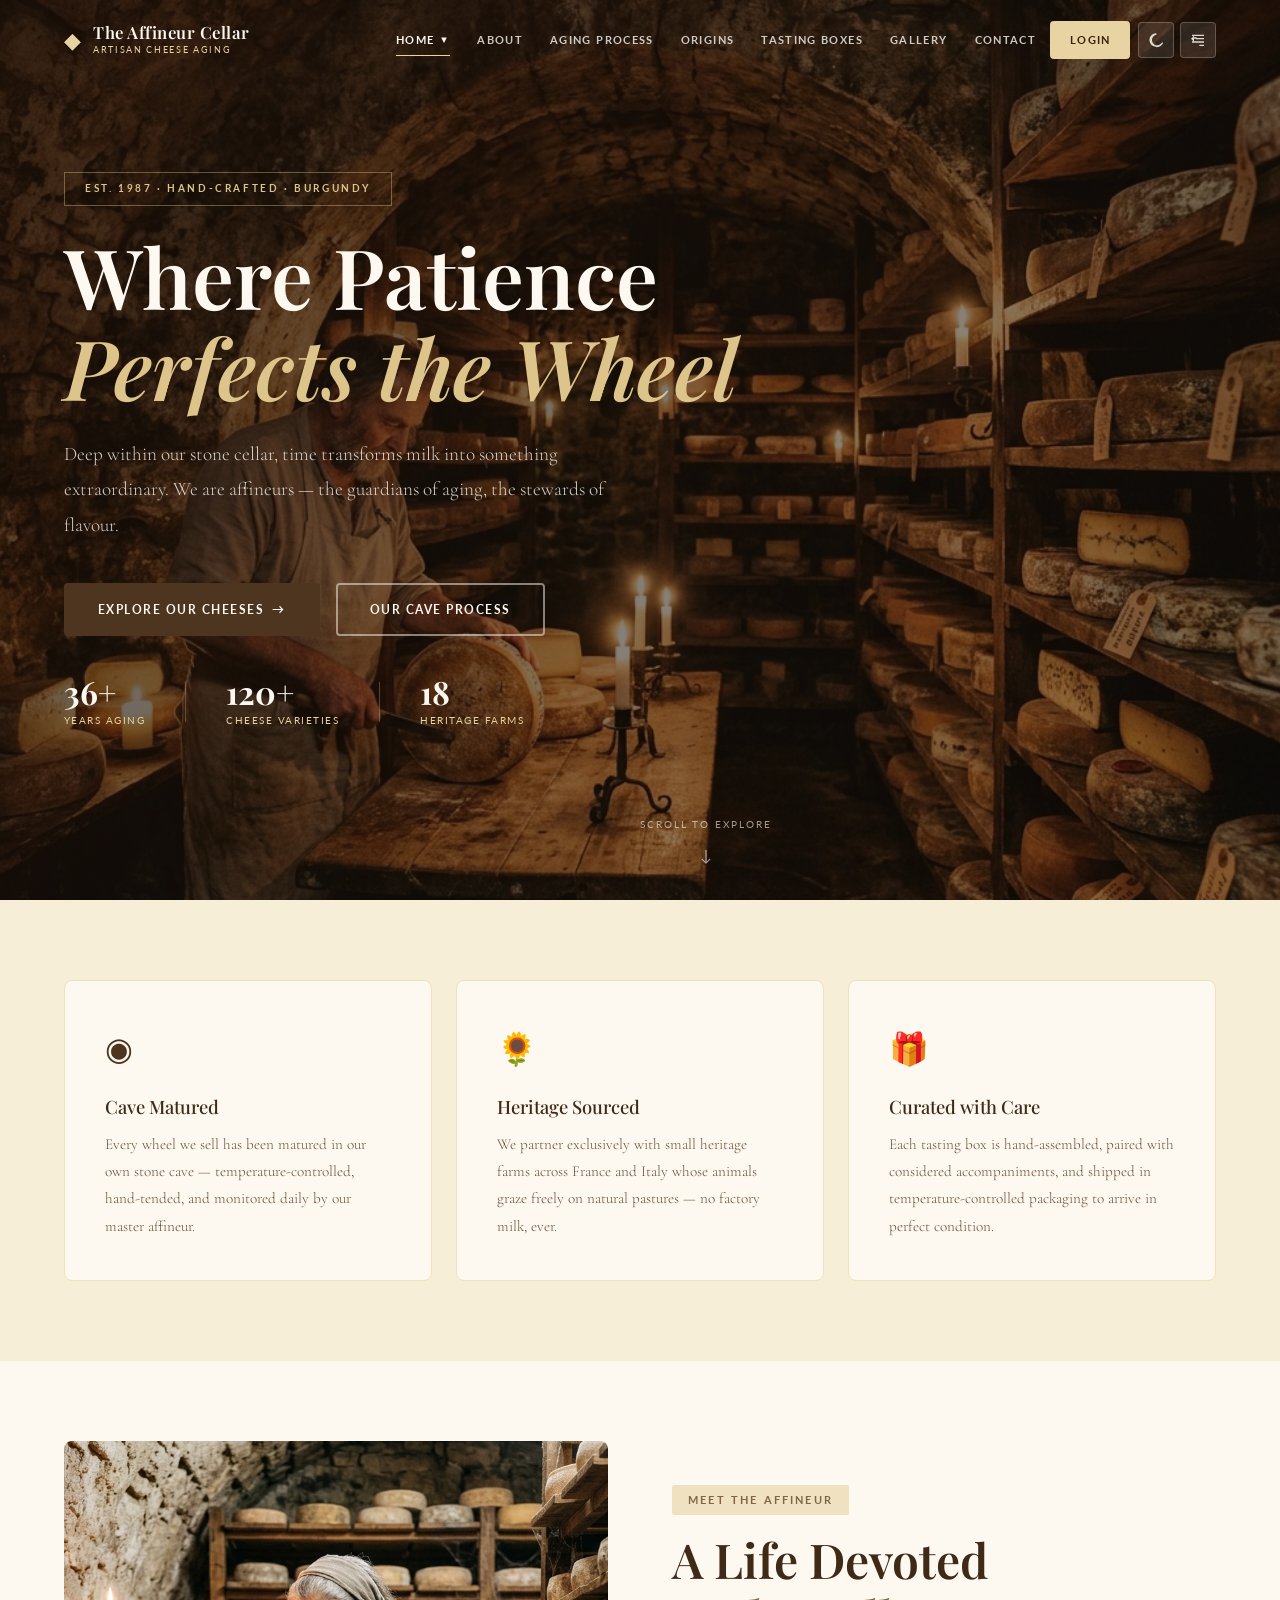
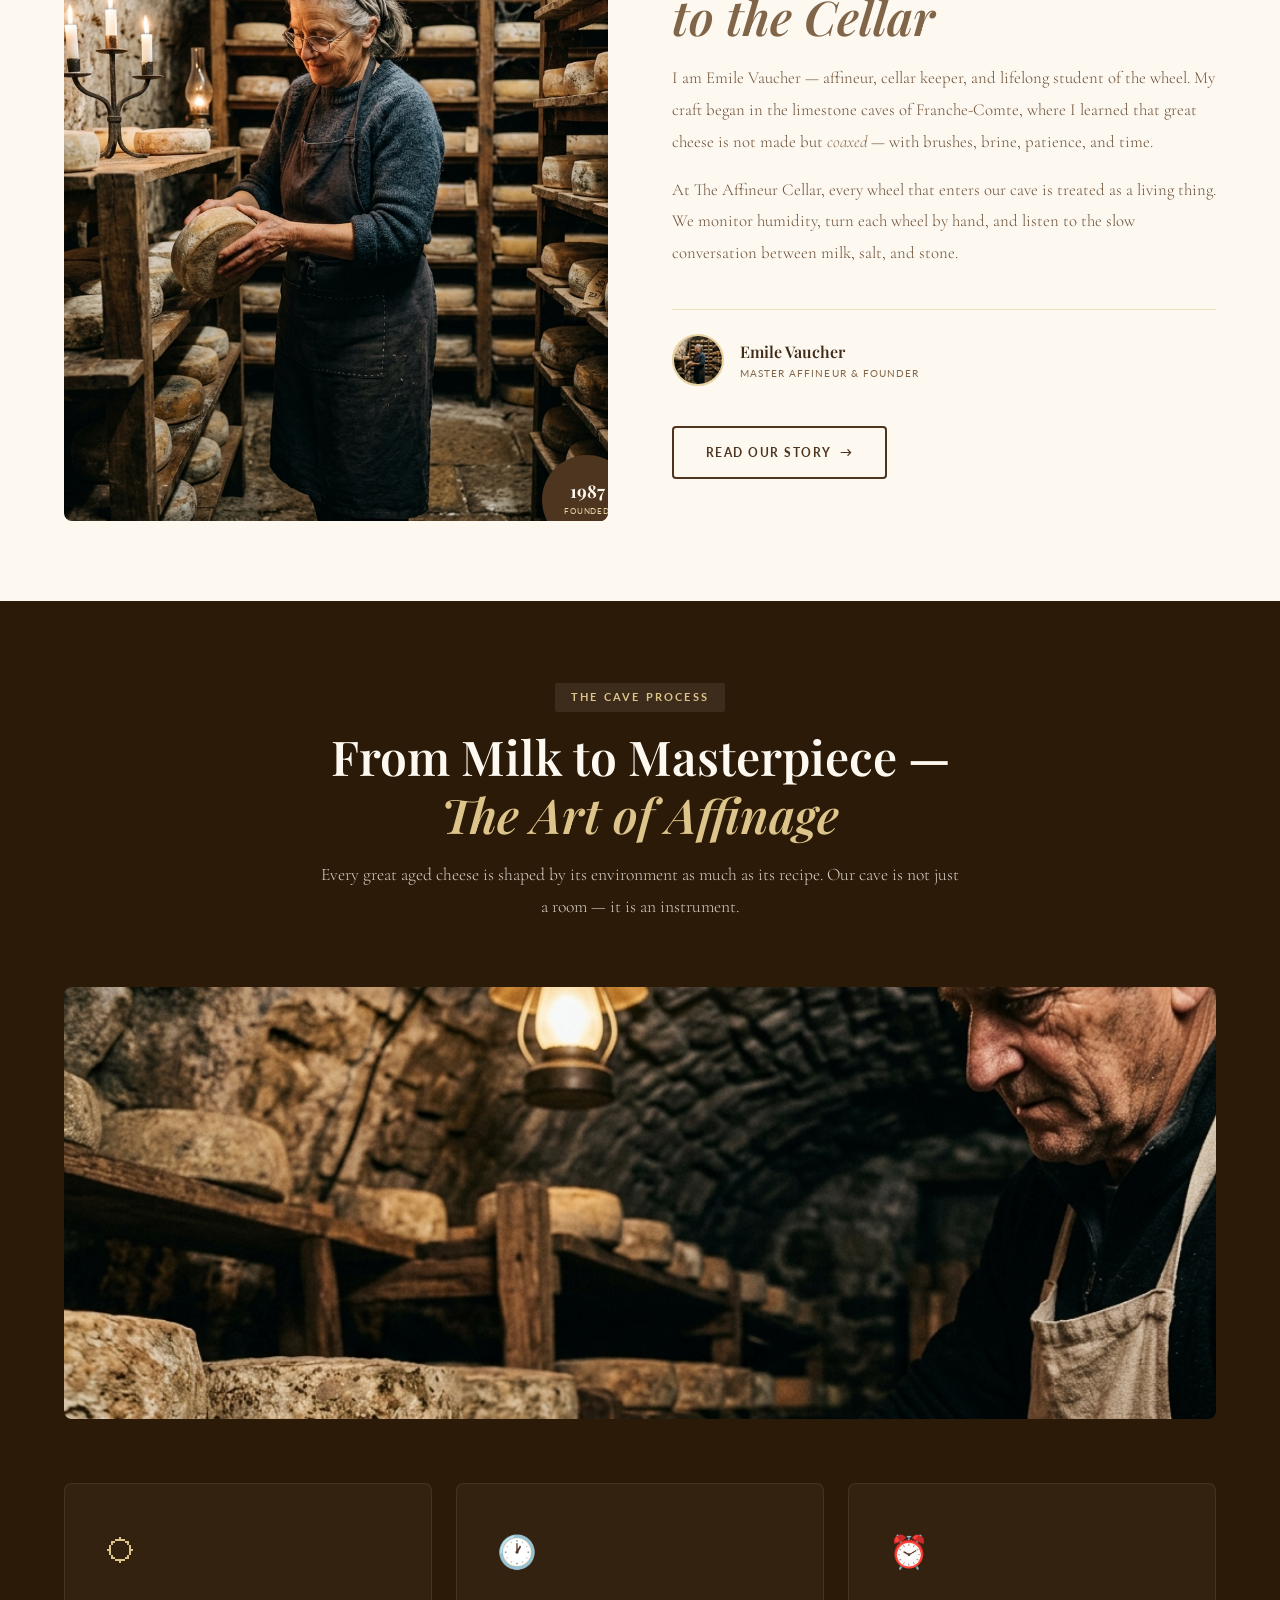
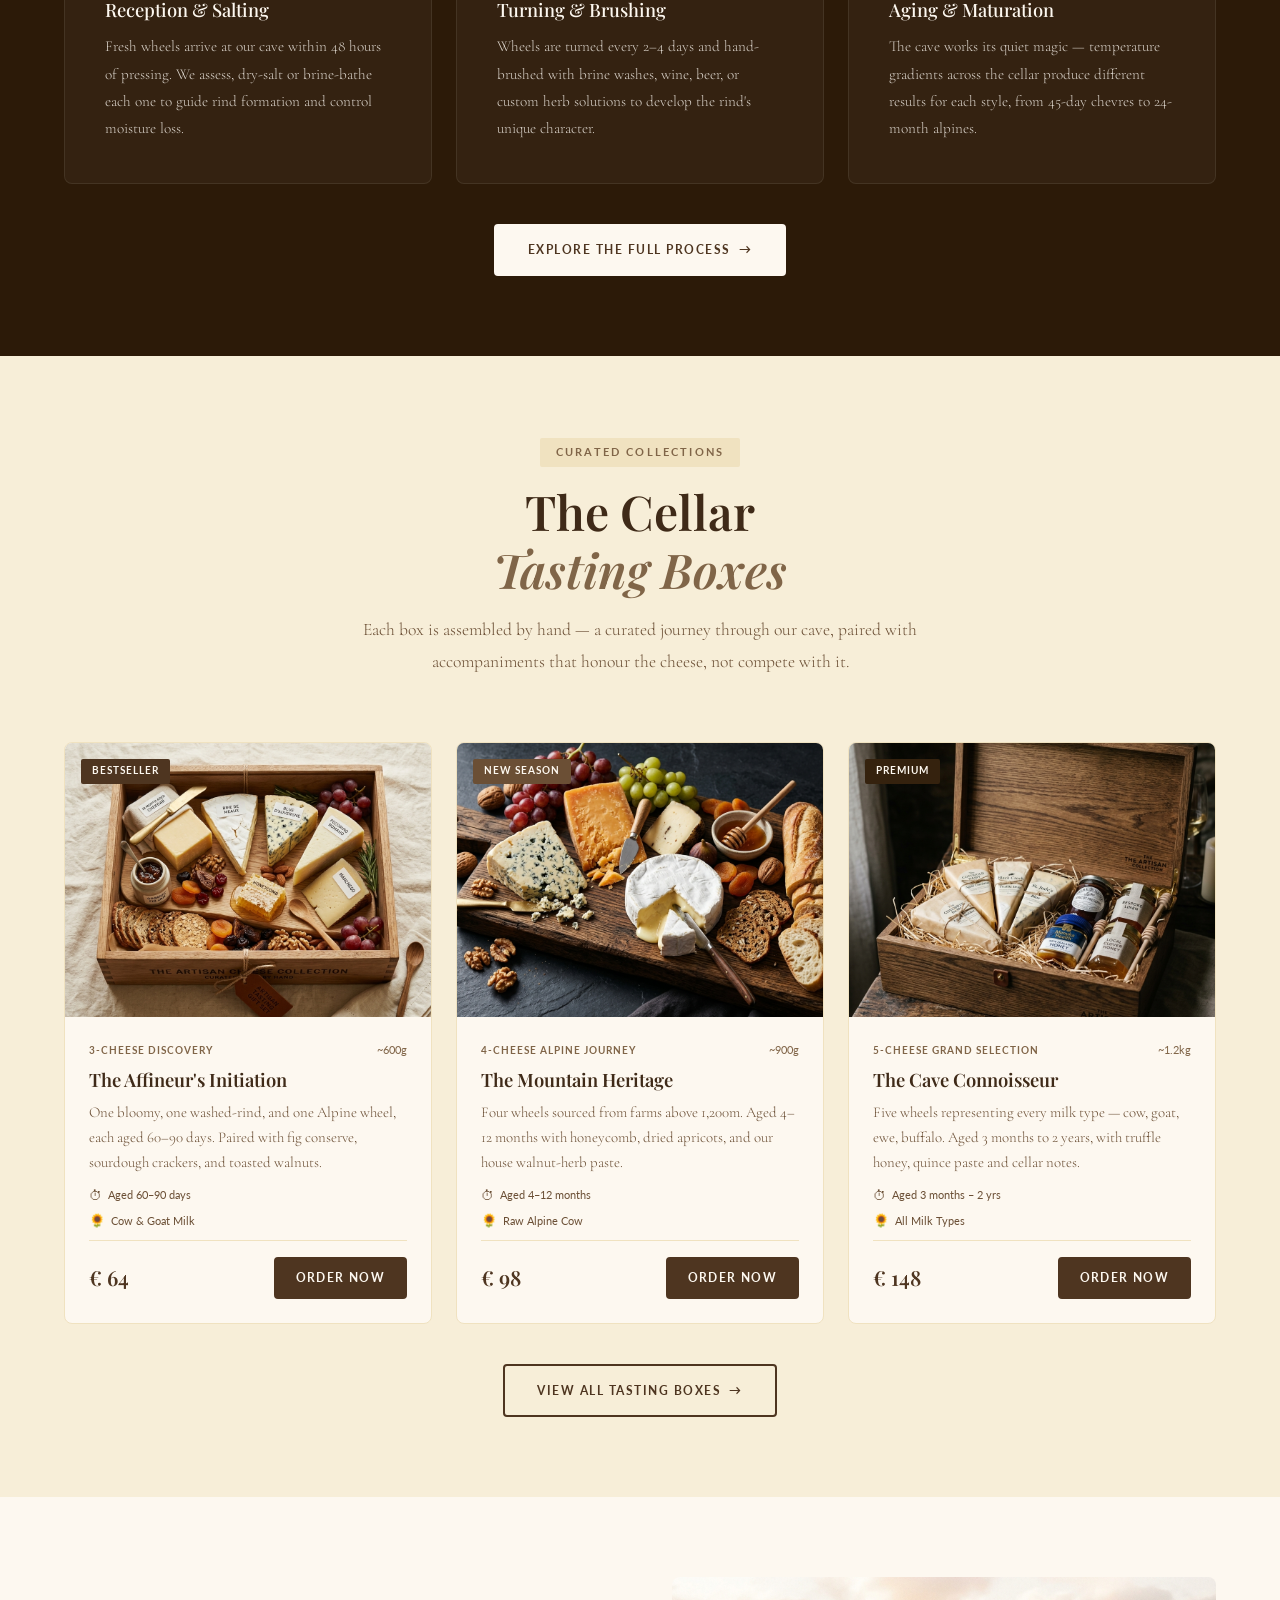
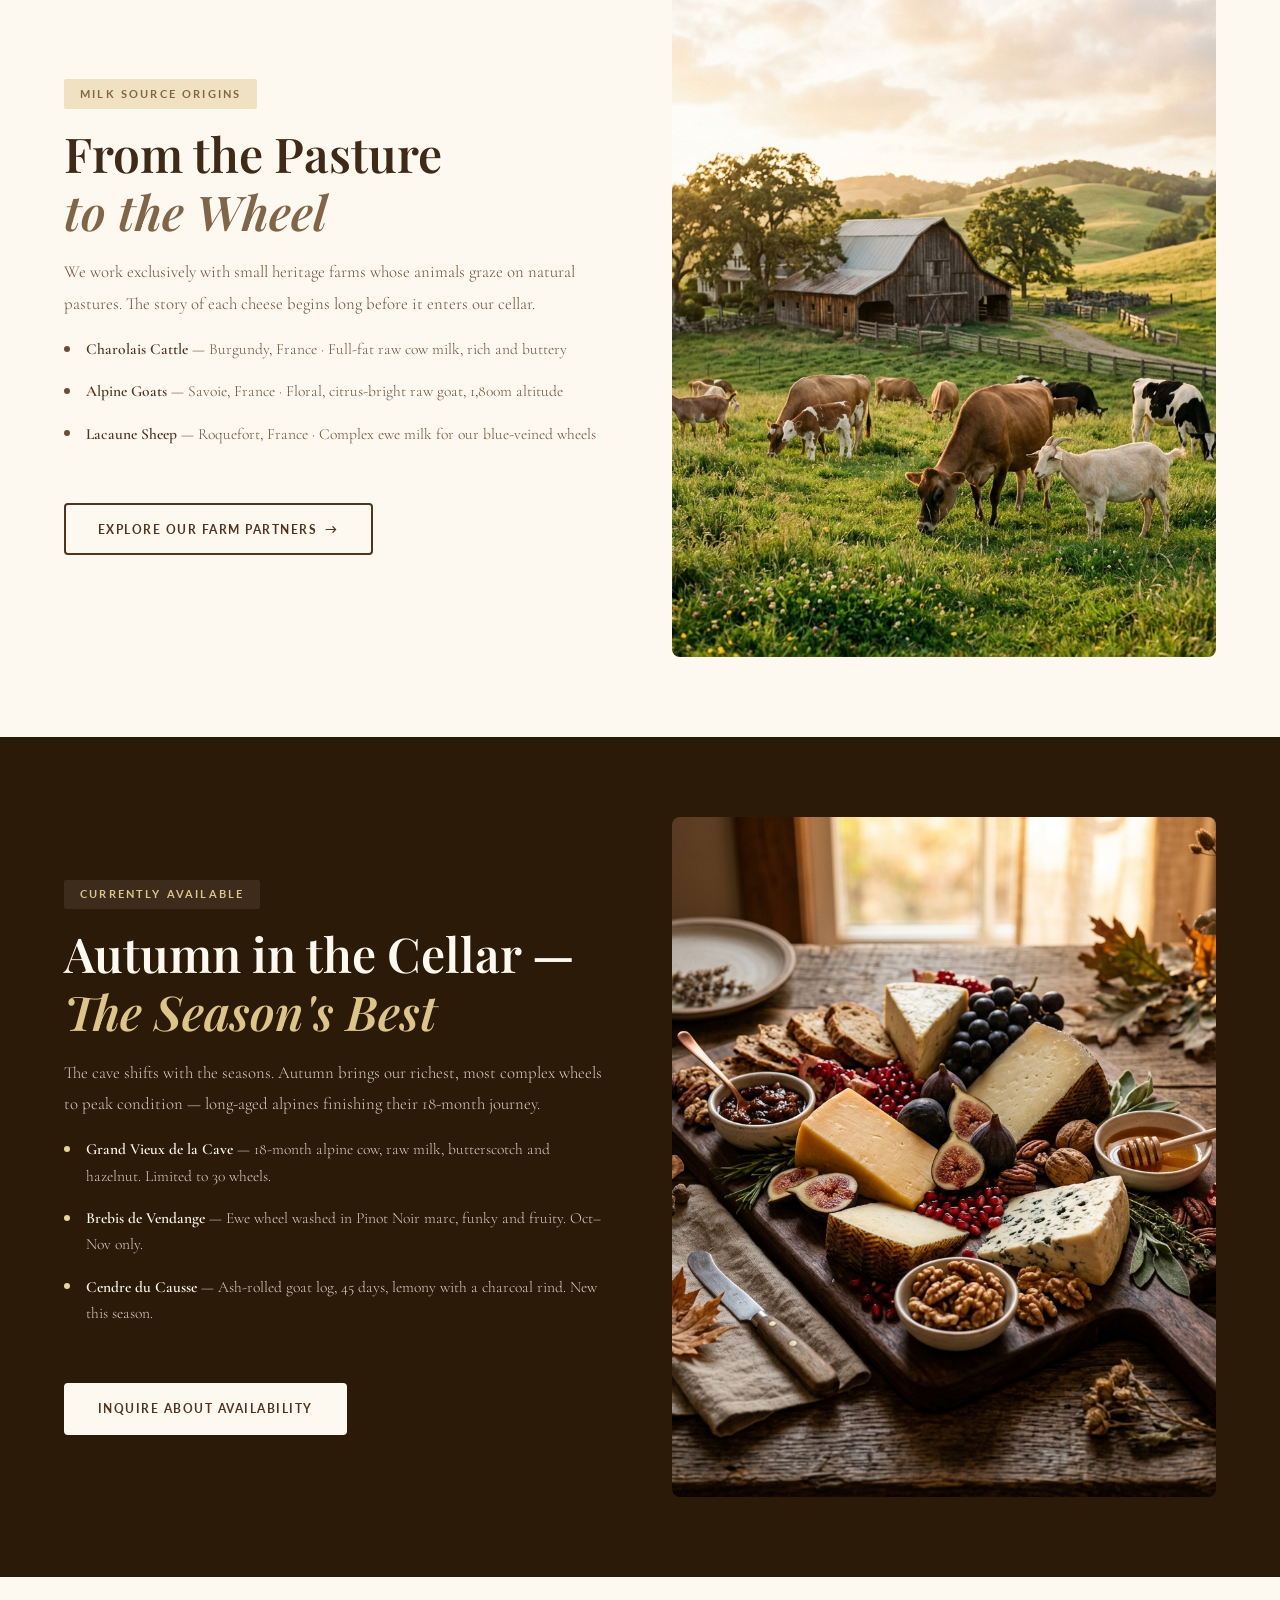
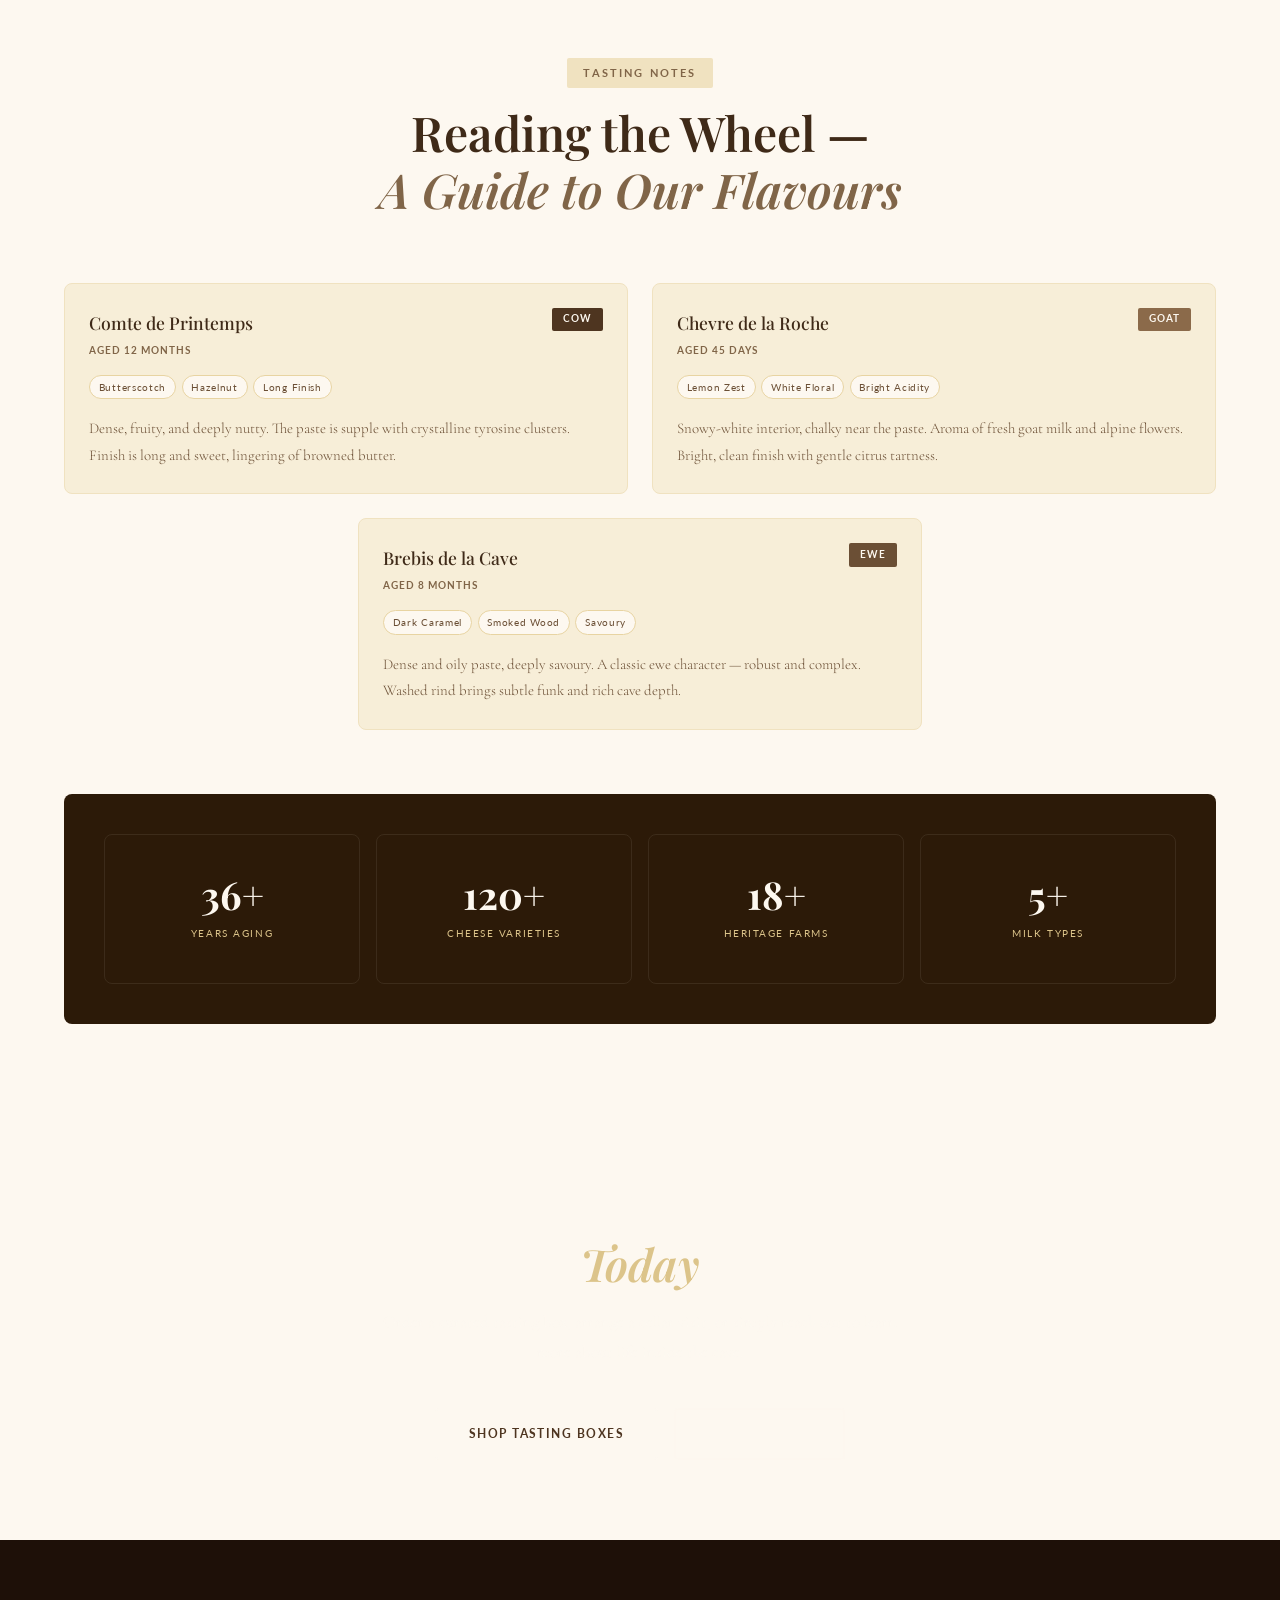
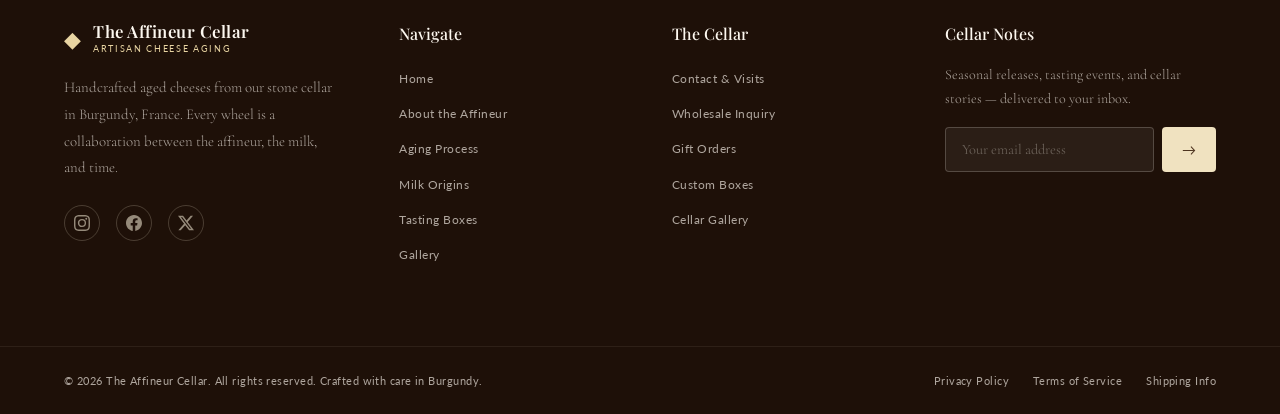
==== index.html @ e68b9a03 "changes committed" ====
<!DOCTYPE html>
<html lang="en" data-theme="light" dir="ltr">
<head>
  <meta charset="UTF-8"/>
  <meta name="viewport" content="width=device-width,initial-scale=1.0"/>
  <meta name="description" content="The Affineur Cellar — Where patience perfects the wheel. Artisan cave-aged cheeses, heritage milk origins, and curated tasting boxes from our Burgundy cellar."/>
  <title>Home — The Affineur Cellar</title>
  <link rel="preconnect" href="https://fonts.googleapis.com"/>
  <link rel="preconnect" href="https://fonts.gstatic.com" crossorigin/>
  <link href="https://fonts.googleapis.com/css2?family=Playfair+Display:ital,wght@0,400;0,500;0,600;0,700;1,400;1,500&family=Cormorant+Garamond:ital,wght@0,300;0,400;0,500;0,600;1,300;1,400&family=Lato:wght@300;400;700&display=swap" rel="stylesheet"/>
  <link rel="stylesheet" href="style.css"/>
  <link rel="icon" type="image/svg+xml" href="favicon.svg"/>
  <script>!function(){var t=localStorage.getItem('acTheme')||'light',d=localStorage.getItem('acDir')||'ltr';document.documentElement.setAttribute('data-theme',t);document.documentElement.setAttribute('dir',d)}()</script>
</head>
<body>

<!-- ===== HEADER ===== -->
<header class="site-header" id="site-header">
  <div class="header-inner container">
    <a href="index.html" class="logo" id="logo">
      <span class="logo-icon">&#9670;</span>
      <div class="logo-text">
        <span class="logo-main">The Affineur Cellar</span>
        <span class="logo-sub">Artisan Cheese Aging</span>
      </div>
    </a>
    <nav class="main-nav" id="main-nav" aria-label="Main navigation">
      <ul class="nav-list">
        <li class="nav-item" data-has-dropdown>
          <a href="index.html" class="nav-link active" data-dropdown aria-haspopup="true" aria-expanded="false">Home <span class="nav-caret">&#9660;</span></a>
          <div class="dropdown-menu">
            <a href="index.html" class="dropdown-link active">Home 1</a>
            <a href="home2.html" class="dropdown-link">Home 2</a>
          </div>
        </li>
        <li class="nav-item"><a href="about.html" class="nav-link">About</a></li>
        <li class="nav-item"><a href="aging-process.html" class="nav-link">Aging Process</a></li>
        <li class="nav-item"><a href="origins.html" class="nav-link">Origins</a></li>
        <li class="nav-item"><a href="tasting-boxes.html" class="nav-link">Tasting Boxes</a></li>
        <li class="nav-item"><a href="gallery.html" class="nav-link">Gallery</a></li>
        <li class="nav-item"><a href="contact.html" class="nav-link">Contact</a></li>
        <li class="nav-item"><a href="login.html" class="nav-link nav-login-btn" id="nav-login-btn">Login</a></li>
      </ul>
      <div class="theme-dir-toggles" id="theme-dir-toggles">
        <button class="toggle-btn" id="theme-toggle" data-theme-toggle aria-label="Switch theme" title="Dark Mode"></button>
        <button class="toggle-btn" id="dir-toggle" data-dir-toggle aria-label="Switch direction" title="Switch to RTL"></button>
      </div>
    </nav>
    <button class="hamburger" id="hamburger" aria-label="Toggle menu" aria-expanded="false">
      <span class="bar"></span><span class="bar"></span><span class="bar"></span>
    </button>
  </div>
</header>
<div class="mobile-overlay" id="mobile-overlay" aria-hidden="true"></div>

<main>

<!-- ===== SECTION 1 — HERO BANNER ===== -->
<section class="page-banner" id="home" aria-label="Hero">
  <div class="banner-bg" style="background-image:url('images/hero_cave.png')"></div>
  <div class="banner-overlay"></div>
  <div class="banner-content container">
    <div class="banner-badge" data-animate="fade-down">Est. 1987 &middot; Hand-Crafted &middot; Burgundy</div>
    <h1 class="banner-title">Where Patience<br/><em>Perfects the Wheel</em></h1>
    <p class="banner-subtitle">Deep within our stone cellar, time transforms milk into something extraordinary. We are affineurs — the guardians of aging, the stewards of flavour.</p>
    <div class="banner-actions">
      <a href="tasting-boxes.html" class="btn btn-primary">Explore Our Cheeses <span class="btn-arrow">&#8594;</span></a>
      <a href="aging-process.html" class="btn btn-ghost">Our Cave Process</a>
    </div>
    <div class="banner-stats">
      <div class="stat"><span class="stat-num">36+</span><span class="stat-label">Years Aging</span></div>
      <div class="stat-divider"></div>
      <div class="stat"><span class="stat-num">120+</span><span class="stat-label">Cheese Varieties</span></div>
      <div class="stat-divider"></div>
      <div class="stat"><span class="stat-num">18</span><span class="stat-label">Heritage Farms</span></div>
    </div>
  </div>
  <div class="scroll-hint" aria-hidden="true">
    <span>Scroll to Explore</span><span>&#8595;</span>
  </div>
</section>

<!-- ===== SECTION 2 — BRAND PROMISE ===== -->
<section class="section section-cream" id="brand-promise">
  <div class="container">
    <div class="cards-3">
      <div class="feat-card" data-animate="fade-up" data-delay="100">
        <div class="feat-icon">&#9673;</div>
        <h3 class="feat-title">Cave Matured</h3>
        <p class="feat-body">Every wheel we sell has been matured in our own stone cave — temperature-controlled, hand-tended, and monitored daily by our master affineur.</p>
      </div>
      <div class="feat-card" data-animate="fade-up" data-delay="250">
        <div class="feat-icon">&#127803;</div>
        <h3 class="feat-title">Heritage Sourced</h3>
        <p class="feat-body">We partner exclusively with small heritage farms across France and Italy whose animals graze freely on natural pastures — no factory milk, ever.</p>
      </div>
      <div class="feat-card" data-animate="fade-up" data-delay="400">
        <div class="feat-icon">&#127873;</div>
        <h3 class="feat-title">Curated with Care</h3>
        <p class="feat-body">Each tasting box is hand-assembled, paired with considered accompaniments, and shipped in temperature-controlled packaging to arrive in perfect condition.</p>
      </div>
    </div>
  </div>
</section>

<!-- ===== SECTION 3 — ABOUT / AFFINEUR INTRO ===== -->
<section class="section" id="about-intro">
  <div class="container">
    <div class="two-col-grid">
      <div class="img-frame aspect-4-5" data-animate="fade-right">
        <img src="images/affineur_portrait.png" alt="Master affineur tending cheese wheels in the cave cellar" loading="lazy"/>
        <div class="float-badge">
          <span class="badge-num">1987</span>
          <span class="badge-lbl">Founded</span>
        </div>
      </div>
      <div class="content-block" data-animate="fade-left">
        <span class="section-tag">Meet the Affineur</span>
        <h2 class="section-title">A Life Devoted<br/><em>to the Cellar</em></h2>
        <p class="body-text">I am Emile Vaucher — affineur, cellar keeper, and lifelong student of the wheel. My craft began in the limestone caves of Franche-Comte, where I learned that great cheese is not made but <em>coaxed</em> — with brushes, brine, patience, and time.</p>
        <p class="body-text">At The Affineur Cellar, every wheel that enters our cave is treated as a living thing. We monitor humidity, turn each wheel by hand, and listen to the slow conversation between milk, salt, and stone.</p>
        <div class="sig-row">
          <img src="images/affineur_portrait.png" alt="Emile Vaucher" class="sig-avatar" loading="lazy"/>
          <div>
            <span class="sig-name">Emile Vaucher</span>
            <span class="sig-title">Master Affineur &amp; Founder</span>
          </div>
        </div>
        <a href="about.html" class="btn btn-outline mt-lg">Read Our Story <span class="btn-arrow">&#8594;</span></a>
      </div>
    </div>
  </div>
</section>

<!-- ===== SECTION 4 — PROCESS HIGHLIGHT ===== -->
<section class="section section-dark" id="process-highlight">
  <div class="container">
    <div class="section-header center" data-animate="fade-up">
      <span class="section-tag light">The Cave Process</span>
      <h2 class="section-title light">From Milk to Masterpiece —<br/><em>The Art of Affinage</em></h2>
      <p class="section-intro light">Every great aged cheese is shaped by its environment as much as its recipe. Our cave is not just a room — it is an instrument.</p>
    </div>
    <div class="img-wide aspect-16-6" data-animate="zoom-in">
      <img src="images/cave_process.png" alt="Artisan hands tending aged cheese in the cellar cave" loading="lazy"/>
    </div>
    <div class="cards-3">
      <div class="feat-card dark" data-animate="fade-up" data-delay="100">
        <div class="feat-icon">&#127779;</div>
        <h3 class="feat-title light">Reception &amp; Salting</h3>
        <p class="feat-body light">Fresh wheels arrive at our cave within 48 hours of pressing. We assess, dry-salt or brine-bathe each one to guide rind formation and control moisture loss.</p>
      </div>
      <div class="feat-card dark" data-animate="fade-up" data-delay="250">
        <div class="feat-icon">&#128336;</div>
        <h3 class="feat-title light">Turning &amp; Brushing</h3>
        <p class="feat-body light">Wheels are turned every 2–4 days and hand-brushed with brine washes, wine, beer, or custom herb solutions to develop the rind's unique character.</p>
      </div>
      <div class="feat-card dark" data-animate="fade-up" data-delay="400">
        <div class="feat-icon">&#9200;</div>
        <h3 class="feat-title light">Aging &amp; Maturation</h3>
        <p class="feat-body light">The cave works its quiet magic — temperature gradients across the cellar produce different results for each style, from 45-day chevres to 24-month alpines.</p>
      </div>
    </div>
    <div class="text-center gap-cta" data-animate="fade-up">
      <a href="aging-process.html" class="btn btn-cream">Explore the Full Process <span class="btn-arrow">&#8594;</span></a>
    </div>
  </div>
</section>

<!-- ===== SECTION 5 — FEATURED TASTING BOXES ===== -->
<section class="section section-cream" id="featured-boxes">
  <div class="container">
    <div class="section-header center" data-animate="fade-up">
      <span class="section-tag">Curated Collections</span>
      <h2 class="section-title">The Cellar<br/><em>Tasting Boxes</em></h2>
      <p class="section-intro">Each box is assembled by hand — a curated journey through our cave, paired with accompaniments that honour the cheese, not compete with it.</p>
    </div>
    <div class="product-grid">
      <article class="product-card" data-animate="fade-up" data-delay="100">
        <div class="product-img-wrap">
          <img src="images/tasting_box.png" alt="The Affineur's Initiation — 3-Cheese Discovery Box" class="product-img" loading="lazy"/>
          <span class="product-badge">Bestseller</span>
        </div>
        <div class="product-body">
          <div class="product-meta"><span class="product-cat">3-Cheese Discovery</span><span class="product-wt">~600g</span></div>
          <h3 class="product-name">The Affineur's Initiation</h3>
          <p class="product-desc">One bloomy, one washed-rind, and one Alpine wheel, each aged 60–90 days. Paired with fig conserve, sourdough crackers, and toasted walnuts.</p>
          <div class="product-meta-row">
            <div class="product-detail"><span class="d-icon">&#9201;</span>Aged 60–90 days</div>
            <div class="product-detail"><span class="d-icon">&#127803;</span>Cow &amp; Goat Milk</div>
          </div>
          <div class="product-footer">
            <span class="product-price">&euro; 64</span>
            <a href="tasting-boxes.html" class="btn btn-sm btn-primary">Order Now</a>
          </div>
        </div>
       </article>
      <article class="product-card" data-animate="fade-up" data-delay="250">
        <div class="product-img-wrap">
          <img src="images/cheese_slices.png" alt="The Mountain Heritage — Alpine Journey Box" class="product-img" loading="lazy"/>
          <span class="product-badge new">New Season</span>
        </div>
        <div class="product-body">
          <div class="product-meta"><span class="product-cat">4-Cheese Alpine Journey</span><span class="product-wt">~900g</span></div>
          <h3 class="product-name">The Mountain Heritage</h3>
          <p class="product-desc">Four wheels sourced from farms above 1,200m. Aged 4–12 months with honeycomb, dried apricots, and our house walnut-herb paste.</p>
          <div class="product-meta-row">
            <div class="product-detail"><span class="d-icon">&#9201;</span>Aged 4–12 months</div>
            <div class="product-detail"><span class="d-icon">&#127803;</span>Raw Alpine Cow</div>
          </div>
          <div class="product-footer">
            <span class="product-price">&euro; 98</span>
            <a href="tasting-boxes.html" class="btn btn-sm btn-primary">Order Now</a>
          </div>
        </div>
      </article>
      <article class="product-card" data-animate="fade-up" data-delay="400">
        <div class="product-img-wrap">
          <img src="images/boxes_luxury.png" alt="The Cave Connoisseur — Premium Grand Selection Box" class="product-img" loading="lazy"/>
          <span class="product-badge premium">Premium</span>
        </div>
        <div class="product-body">
          <div class="product-meta"><span class="product-cat">5-Cheese Grand Selection</span><span class="product-wt">~1.2kg</span></div>
          <h3 class="product-name">The Cave Connoisseur</h3>
          <p class="product-desc">Five wheels representing every milk type — cow, goat, ewe, buffalo. Aged 3 months to 2 years, with truffle honey, quince paste and cellar notes.</p>
          <div class="product-meta-row">
            <div class="product-detail"><span class="d-icon">&#9201;</span>Aged 3 months – 2 yrs</div>
            <div class="product-detail"><span class="d-icon">&#127803;</span>All Milk Types</div>
          </div>
          <div class="product-footer">
            <span class="product-price">&euro; 148</span>
            <a href="tasting-boxes.html" class="btn btn-sm btn-primary">Order Now</a>
          </div>
        </div>
      </article>
    </div>
    <div class="text-center gap-cta" data-animate="fade-up">
      <a href="tasting-boxes.html" class="btn btn-outline">View All Tasting Boxes <span class="btn-arrow">&#8594;</span></a>
    </div>
  </div>
</section>

<!-- ===== SECTION 6 — ORIGINS TEASER ===== -->
<section class="section" id="origins-teaser">
  <div class="container">
    <div class="seasonal-grid">
      <div data-animate="fade-right">
        <span class="section-tag">Milk Source Origins</span>
        <h2 class="section-title">From the Pasture<br/><em>to the Wheel</em></h2>
        <p class="body-text">We work exclusively with small heritage farms whose animals graze on natural pastures. The story of each cheese begins long before it enters our cellar.</p>
        <ul class="seasonal-list" style="color:var(--brown-200)">
          <li class="seasonal-item" style="color:var(--brown-200)"><span class="s-dot" style="background:var(--brown-200)"></span><div><strong style="color:var(--brown-300)">Charolais Cattle</strong> — Burgundy, France · Full-fat raw cow milk, rich and buttery</div></li>
          <li class="seasonal-item" style="color:var(--brown-200)"><span class="s-dot" style="background:var(--brown-200)"></span><div><strong style="color:var(--brown-300)">Alpine Goats</strong> — Savoie, France · Floral, citrus-bright raw goat, 1,800m altitude</div></li>
          <li class="seasonal-item" style="color:var(--brown-200)"><span class="s-dot" style="background:var(--brown-200)"></span><div><strong style="color:var(--brown-300)">Lacaune Sheep</strong> — Roquefort, France · Complex ewe milk for our blue-veined wheels</div></li>
        </ul>
        <a href="origins.html" class="btn btn-outline mt-sm">Explore Our Farm Partners <span class="btn-arrow">&#8594;</span></a>
      </div>
      <div class="img-frame aspect-4-5" data-animate="fade-left">
        <img src="images/milk_origins.png" alt="Heritage cattle farm at golden hour pastoral landscape" loading="lazy"/>
      </div>
    </div>
  </div>
</section>

<!-- ===== SECTION 7 — SEASONAL COLLECTION ===== -->
<section class="section section-dark" id="seasonal">
  <div class="container">
    <div class="seasonal-grid">
      <div data-animate="fade-right">
        <span class="section-tag light">Currently Available</span>
        <h2 class="section-title light">Autumn in the Cellar —<br/><em>The Season's Best</em></h2>
        <p class="body-text light-text">The cave shifts with the seasons. Autumn brings our richest, most complex wheels to peak condition — long-aged alpines finishing their 18-month journey.</p>
        <ul class="seasonal-list">
          <li class="seasonal-item"><span class="s-dot"></span><div><strong>Grand Vieux de la Cave</strong> — 18-month alpine cow, raw milk, butterscotch and hazelnut. Limited to 30 wheels.</div></li>
          <li class="seasonal-item"><span class="s-dot"></span><div><strong>Brebis de Vendange</strong> — Ewe wheel washed in Pinot Noir marc, funky and fruity. Oct–Nov only.</div></li>
          <li class="seasonal-item"><span class="s-dot"></span><div><strong>Cendre du Causse</strong> — Ash-rolled goat log, 45 days, lemony with a charcoal rind. New this season.</div></li>
        </ul>
        <a href="contact.html" class="btn btn-cream mt-sm">Inquire About Availability</a>
      </div>
      <div class="img-frame" style="border-radius:8px;overflow:hidden;aspect-ratio:4/5" data-animate="fade-left">
        <img src="images/seasonal_collection.png" alt="Autumn seasonal cheese board with figs and pomegranate" loading="lazy" style="width:100%;height:100%;object-fit:cover"/>
      </div>
    </div>
  </div>
</section>

<!-- ===== SECTION 8 — TASTING NOTES + STATS ===== -->
<section class="section" id="tasting-notes-preview">
  <div class="container">
    <div class="section-header center" data-animate="fade-up">
      <span class="section-tag">Tasting Notes</span>
      <h2 class="section-title">Reading the Wheel —<br/><em>A Guide to Our Flavours</em></h2>
    </div>
    <div class="cards-3" style="margin-bottom:var(--space-xl)">
      <div class="note-card" data-animate="fade-up" data-delay="100">
        <div class="note-header">
          <div><h3 class="note-name">Comte de Printemps</h3><span class="note-age">Aged 12 months</span></div>
          <span class="milk-badge">Cow</span>
        </div>
        <div class="flavour-tags">
          <span class="f-tag">Butterscotch</span><span class="f-tag">Hazelnut</span><span class="f-tag">Long Finish</span>
        </div>
        <p class="note-text">Dense, fruity, and deeply nutty. The paste is supple with crystalline tyrosine clusters. Finish is long and sweet, lingering of browned butter.</p>
      </div>
      <div class="note-card" data-animate="fade-up" data-delay="250">
        <div class="note-header">
          <div><h3 class="note-name">Chevre de la Roche</h3><span class="note-age">Aged 45 days</span></div>
          <span class="milk-badge goat">Goat</span>
        </div>
        <div class="flavour-tags">
          <span class="f-tag">Lemon Zest</span><span class="f-tag">White Floral</span><span class="f-tag">Bright Acidity</span>
        </div>
        <p class="note-text">Snowy-white interior, chalky near the paste. Aroma of fresh goat milk and alpine flowers. Bright, clean finish with gentle citrus tartness.</p>
      </div>
      <div class="note-card" data-animate="fade-up" data-delay="400">
        <div class="note-header">
          <div><h3 class="note-name">Brebis de la Cave</h3><span class="note-age">Aged 8 months</span></div>
          <span class="milk-badge ewe">Ewe</span>
        </div>
        <div class="flavour-tags">
          <span class="f-tag">Dark Caramel</span><span class="f-tag">Smoked Wood</span><span class="f-tag">Savoury</span>
        </div>
        <p class="note-text">Dense and oily paste, deeply savoury. A classic ewe character — robust and complex. Washed rind brings subtle funk and rich cave depth.</p>
      </div>
    </div>
    <!-- Stats strip -->
    <div class="stats-strip section-dark" style="border-radius:var(--r-md);padding:var(--space-lg);" data-animate="zoom-in">
      <div class="stat-box"><span class="stat-num">36+</span><span class="stat-label stat-label-years">Years <span>Aging</span></span></div>
      <div class="stat-box"><span class="stat-num">120+</span><span class="stat-label">Cheese Varieties</span></div>
      <div class="stat-box"><span class="stat-num">18+</span><span class="stat-label">Heritage Farms</span></div>
      <div class="stat-box"><span class="stat-num">5+</span><span class="stat-label stat-label-milk">Milk <span>Types</span></span></div>
    </div>
  </div>
</section>

<!-- ===== SECTION 9 — CTA ===== -->
<section class="cta-section" id="cta">
  <div class="container">
    <h2 class="cta-title" data-animate="fade-up">Begin Your Cellar Journey<br/><em>Today</em></h2>
    <p class="cta-sub" data-animate="fade-up" data-delay="150">Order a curated tasting box, arrange a cellar visit, or simply reach out to learn more about life inside the cave.</p>
    <div class="cta-actions" data-animate="fade-up" data-delay="300">
      <a href="tasting-boxes.html" class="btn btn-cream">Shop Tasting Boxes</a>
      <a href="contact.html" class="btn btn-ghost">Get in Touch</a>
    </div>
  </div>
</section>

</main>

<!-- ===== FOOTER ===== -->
<footer class="site-footer" id="site-footer">
  <div class="footer-main container">
    <div class="footer-brand">
      <a href="index.html" class="logo">
        <span class="logo-icon">&#9670;</span>
        <div class="logo-text"><span class="logo-main">The Affineur Cellar</span><span class="logo-sub">Artisan Cheese Aging</span></div>
      </a>
      <p class="footer-desc">Handcrafted aged cheeses from our stone cellar in Burgundy, France. Every wheel is a collaboration between the affineur, the milk, and time.</p>
            <div class="footer-social">
        <a href="#" class="social-link" aria-label="Instagram"><svg xmlns="http://www.w3.org/2000/svg" width="16" height="16" fill="currentColor" viewBox="0 0 16 16"><path d="M8 0C5.829 0 5.556.01 4.703.048 3.85.088 3.269.222 2.76.42a3.917 3.917 0 0 0-1.417.923A3.917 3.917 0 0 0 .42 2.76C.222 3.268.087 3.85.048 4.7.01 5.555 0 5.827 0 8.001c0 2.172.01 2.444.048 3.297.04.852.174 1.433.372 1.942.205.526.478.972.923 1.417.444.445.89.719 1.416.923.51.198 1.09.333 1.942.372C5.555 15.99 5.827 16 8 16s2.444-.01 3.298-.048c.851-.04 1.434-.174 1.943-.372a3.916 3.916 0 0 0 1.416-.923c.445-.445.718-.891.923-1.417.197-.509.332-1.09.372-1.942C15.99 10.445 16 10.173 16 8s-.01-2.445-.048-3.299c-.04-.851-.175-1.433-.372-1.941a3.926 3.926 0 0 0-.923-1.417A3.911 3.911 0 0 0 13.24.42c-.51-.198-1.092-.333-1.943-.372C10.443.01 10.172 0 7.998 0h.003zm-.717 1.442h.718c2.136 0 2.389.007 3.232.046.78.035 1.204.166 1.486.275.373.145.64.319.92.599.28.28.453.546.598.92.11.281.24.705.275 1.485.039.843.047 1.096.047 3.231s-.008 2.389-.047 3.232c-.035.78-.166 1.203-.275 1.485a2.47 2.47 0 0 1-.599.919c-.28.28-.546.453-.92.598-.28.11-.704.24-1.485.276-.843.038-1.096.047-3.232.047s-2.39-.009-3.233-.047c-.78-.036-1.203-.166-1.485-.276a2.478 2.478 0 0 1-.92-.598 2.48 2.48 0 0 1-.6-.92c-.109-.281-.24-.705-.275-1.485-.038-.843-.046-1.096-.046-3.233 0-2.136.008-2.388.046-3.231.036-.78.166-1.204.276-1.486.145-.373.319-.64.599-.92.28-.28.546-.453.92-.598.282-.11.705-.24 1.485-.276.738-.034 1.024-.044 2.515-.045v.002zm4.988 1.328a.96.96 0 1 0 0 1.92.96.96 0 0 0 0-1.92zm-4.27 1.122a4.109 4.109 0 1 0 0 8.217 4.109 4.109 0 0 0 0-8.217zm0 1.441a2.667 2.667 0 1 1 0 5.334 2.667 2.667 0 0 1 0-5.334z"/></svg></a>
        <a href="#" class="social-link" aria-label="Facebook"><svg xmlns="http://www.w3.org/2000/svg" width="16" height="16" fill="currentColor" viewBox="0 0 16 16"><path d="M16 8.049c0-4.446-3.582-8.05-8-8.05C3.58 0-.002 3.603-.002 8.05c0 4.017 2.926 7.347 6.75 7.951v-5.625h-2.03V8.05H6.75V6.275c0-2.017 1.195-3.131 3.022-3.131.876 0 1.791.157 1.791.157v1.98h-1.009c-.993 0-1.303.621-1.303 1.258v1.51h2.218l-.354 2.326H9.25V16c3.824-.604 6.75-3.934 6.75-7.951z"/></svg></a>
                <a href="#" class="social-link" aria-label="Twitter/X"><svg xmlns="http://www.w3.org/2000/svg" width="16" height="16" fill="currentColor" viewBox="0 0 16 16"><path d="M12.6.75h2.454l-5.36 6.142L16 15.25h-4.937l-3.867-5.07-4.425 5.07H.316l5.733-6.57L0 .75h5.063l3.495 4.633L12.601.75Zm-.86 13.028h1.36L4.323 2.145H2.865z"/></svg></a>
      </div>
    </div>
    <div>
      <h3 class="footer-heading">Navigate</h3>
      <ul class="footer-nav-list">
        <li><a href="index.html" class="footer-link">Home</a></li>
        <li><a href="about.html" class="footer-link">About the Affineur</a></li>
        <li><a href="aging-process.html" class="footer-link">Aging Process</a></li>
        <li><a href="origins.html" class="footer-link">Milk Origins</a></li>
        <li><a href="tasting-boxes.html" class="footer-link">Tasting Boxes</a></li>
        <li><a href="gallery.html" class="footer-link">Gallery</a></li>
      </ul>
    </div>
    <div>
      <h3 class="footer-heading">The Cellar</h3>
      <ul class="footer-nav-list">
        <li><a href="contact.html" class="footer-link">Contact &amp; Visits</a></li>
        <li><a href="contact.html" class="footer-link">Wholesale Inquiry</a></li>
        <li><a href="contact.html" class="footer-link">Gift Orders</a></li>
        <li><a href="tasting-boxes.html" class="footer-link">Custom Boxes</a></li>
        <li><a href="gallery.html" class="footer-link">Cellar Gallery</a></li>
      </ul>
    </div>
    <div>
      <h3 class="footer-heading">Cellar Notes</h3>
      <p class="footer-nl-desc">Seasonal releases, tasting events, and cellar stories — delivered to your inbox.</p>
      <form class="nl-form" id="footer-nl-form" novalidate>
        <div class="nl-form-row">
          <input type="email" class="nl-input" placeholder="Your email address" aria-label="Newsletter email" required/>
          <button type="submit" class="nl-btn" aria-label="Subscribe">&#8594;</button>
        </div>
        <span class="nl-msg" id="footer-nl-msg"></span>
      </form>
    </div>
  </div>
  <div class="footer-bottom">
    <div class="footer-bottom-inner container">
      <p class="footer-copy">&copy; <span id="footer-year"></span> The Affineur Cellar. All rights reserved. Crafted with care in Burgundy.</p>
      <nav class="footer-legal" aria-label="Legal">
        <a href="#" class="footer-legal-link">Privacy Policy</a>
        <a href="#" class="footer-legal-link">Terms of Service</a>
        <a href="#" class="footer-legal-link">Shipping Info</a>
      </nav>
    </div>
  </div>
</footer>

<button class="back-to-top" id="back-to-top" aria-label="Back to top">&#8593;</button>
<script src="script.js"></script>
</body>
</html>
---- style.css ----
/* ====================================================
   THE AFFINEUR CELLAR — style.css  (Multi-Page v2)
   Two-Color Palette: Warm Cream + Deep Brown
   ==================================================== */

/* =================== CUSTOM PROPERTIES =================== */
:root {
  /* Colors */
  --cream-50:  #fefcf7;
  --cream-100: #fdf8f0;
  --cream-200: #f7eed8;
  --cream-300: #f0e2c0;
  --cream-400: #e8d4a2;
  --cream-500: #dcc48a;

  --brown-50:  #a88060;
  --brown-100: #8b6a4a;
  --brown-200: #6b4f35;
  --brown-300: #4e3520;
  --brown-400: #35220e;
  --brown-500: #1e1008;
  --brown-rich:#2c1a08;

  /* Typography */
  --font-serif:   'Playfair Display', Georgia, serif;
  --font-display: 'Cormorant Garamond', Georgia, serif;
  --font-sans:    'Lato', 'Helvetica Neue', Arial, sans-serif;

  /* Spacing */
  --space-xs:  0.5rem;
  --space-sm:  1rem;
  --space-md:  1.5rem;
  --space-lg:  2.5rem;
  --space-xl:  4rem;
  --space-2xl: 6rem;
  --space-3xl: 8rem;

  /* Layout */
  --container-max: 1200px;
  --header-h:  80px;

  /* Radius */
  --r-sm: 4px;
  --r-md: 8px;
  --r-lg: 16px;

  /* Transitions */
  --t-fast: 0.2s ease;
  --t-mid:  0.35s ease;
  --t-slow: 0.6s ease;

  /* Shadows */
  --shadow-card:       0 4px 24px rgba(30,16,8,.10);
  --shadow-card-hover: 0 16px 48px rgba(30,16,8,.22);
  --shadow-header:     0 2px 20px rgba(30,16,8,.18);
}

/* =================== RESET =================== */
*,*::before,*::after{box-sizing:border-box;margin:0;padding:0}
html{
  scroll-behavior:smooth;scroll-padding-top:var(--header-h);font-size:16px;
  -webkit-text-size-adjust:100%;width:100%;max-width:100%;overflow-x:hidden;
}
body{
  width:100%;max-width:100%;min-width:0;
  font-family:var(--font-sans);background:var(--cream-100);
  color:var(--brown-300);line-height:1.7;overflow-x:hidden;
}
img{display:block;max-width:100%;height:auto}
a{color:inherit;text-decoration:none}
ul{list-style:none}
button{cursor:pointer;border:none;background:none;font-family:inherit}
input,textarea,select{font-family:inherit}


/* =================== CONTAINER =================== */
.container{width:100%;max-width:var(--container-max);margin:0 auto;padding:0 var(--space-md)}

/* =================== SECTION =================== */
.section{padding:var(--space-2xl) 0}
.section-dark{background:var(--brown-rich)}
.section-brown{background:var(--brown-400)}
.section-cream{background:var(--cream-200)}
.section-light{background:var(--cream-50)}

.section-header{margin-bottom:var(--space-xl)}
.section-header.center{text-align:center}

.section-tag{
  display:inline-block;
  font-family:var(--font-sans);font-size:.68rem;font-weight:700;
  letter-spacing:.2em;text-transform:uppercase;
  color:var(--brown-100);background:var(--cream-300);
  padding:.35rem 1rem;border-radius:2px;margin-bottom:var(--space-sm);
}
.section-tag.light{background:rgba(255,255,255,.08);color:var(--cream-300)}

.section-title{
  font-family:var(--font-serif);
  font-size:clamp(1.9rem,4vw,3rem);font-weight:600;line-height:1.2;
  color:var(--brown-300);margin-bottom:var(--space-sm);
}
.section-title em{font-style:italic;color:var(--brown-100)}
.section-title.light{color:var(--cream-100)}
.section-title.light em{color:var(--cream-400)}

.section-intro{
  font-family:var(--font-display);font-size:1.1rem;font-weight:300;
  color:var(--brown-200);max-width:640px;line-height:1.8;
}
.section-header.center .section-intro{margin:0 auto}
.section-intro.light,.light-text{color:var(--cream-300)}

h1,h2,h3{font-family:var(--font-serif)}

/* =================== BUTTONS =================== */
.btn{
  display:inline-flex;align-items:center;gap:.5rem;
  padding:.85rem 2rem;
  font-family:var(--font-sans);font-size:.78rem;font-weight:700;
  letter-spacing:.12em;text-transform:uppercase;
  border-radius:var(--r-sm);
  transition:background-color var(--t-fast),color var(--t-fast),
             border-color var(--t-fast),transform var(--t-fast),box-shadow var(--t-fast);
  cursor:pointer;white-space:nowrap;border:2px solid transparent;
}
.btn:hover{transform:translateY(-2px)}
.btn:active{transform:translateY(0)}
.btn-primary{background:var(--brown-300);color:var(--cream-100);border-color:var(--brown-300)}
.btn-primary:hover{background:var(--brown-400);border-color:var(--brown-400);box-shadow:0 6px 20px rgba(30,16,8,.3)}
.btn-ghost{background:transparent;color:var(--cream-100);border-color:rgba(253,248,240,.5)}
.btn-ghost:hover{background:rgba(253,248,240,.1);border-color:var(--cream-100)}
.btn-outline{background:transparent;color:var(--brown-300);border-color:var(--brown-300)}
.btn-outline:hover{background:var(--brown-300);color:var(--cream-100)}
.btn-cream{background:var(--cream-100);color:var(--brown-300);border-color:var(--cream-100)}
.btn-cream:hover{background:var(--cream-200);box-shadow:0 6px 20px rgba(253,248,240,.2)}
.btn-sm{padding:.6rem 1.25rem;font-size:.72rem}
.btn-full{width:100%;justify-content:center}
.btn-arrow{transition:transform var(--t-fast)}
.btn:hover .btn-arrow{transform:translateX(4px)}

/* =================== HEADER =================== */
.site-header{
  position:fixed;top:0;left:0;right:0;z-index:1000;
  height:var(--header-h);
  background:transparent;
  transition:background var(--t-mid),box-shadow var(--t-mid),backdrop-filter var(--t-mid);
}
.site-header.scrolled{
  background:var(--brown-rich);
  box-shadow:var(--shadow-header);
  backdrop-filter:blur(8px);
}
.header-inner{display:flex;align-items:center;justify-content:space-between;height:100%}

/* Logo */
.logo{display:flex;align-items:center;gap:.75rem}
.logo-icon{font-size:1.4rem;color:var(--cream-400);transition:transform var(--t-mid)}
.logo:hover .logo-icon{transform:rotate(45deg)}
.logo-text{display:flex;flex-direction:column}
.logo-main{font-family:var(--font-serif);font-size:1.05rem;font-weight:600;color:var(--cream-100);line-height:1.2;letter-spacing:.03em}
.logo-sub{font-family:var(--font-sans);font-size:.58rem;font-weight:400;letter-spacing:.18em;text-transform:uppercase;color:var(--cream-400)}

/* Nav */
.main-nav{display:flex;align-items:center}
.nav-list{display:flex;align-items:center;gap:.1rem}
.nav-item{position:relative}

/* Balance the wide desktop header instead of leaving one large empty gap. */
@media(min-width:1281px){
  .header-inner{
    gap:2.25rem;
  }
  .main-nav{
    flex:1;
    min-width:0;
  }
  .nav-list{
    flex:1;
    justify-content:space-between;
    gap:.25rem;
  }
  .theme-dir-toggles{
    margin-inline-start:1rem;
  }
}

.nav-link{
  display:inline-flex;align-items:center;gap:.3rem;
  padding:.5rem .8rem;
  font-family:var(--font-sans);font-size:.7rem;font-weight:700;
  letter-spacing:.12em;text-transform:uppercase;
  color:rgba(253,248,240,.8);border-radius:var(--r-sm);
  transition:color var(--t-fast),background var(--t-fast);
  position:relative;white-space:nowrap;
}
.nav-link::after{
  content:'';position:absolute;bottom:2px;
  inset-inline-start:.8rem;inset-inline-end:.8rem;
  height:1px;background:var(--cream-400);
  transform:scaleX(0);transform-origin:left;transition:transform var(--t-fast);
}
html[dir="rtl"] .nav-link::after{transform-origin:right;}
.nav-link:hover,.nav-link.active{color:var(--cream-100)}
.nav-link:hover::after,.nav-link.active::after{transform:scaleX(1)}

.nav-link.nav-cta{background:rgba(253,248,240,.12);border:1px solid rgba(253,248,240,.3);color:var(--cream-100)}
.nav-link.nav-cta:hover{background:var(--cream-100);color:var(--brown-300)}
.nav-link.nav-cta::after{display:none}

/* Dropdown caret */
.nav-caret{font-size:.6rem;transition:transform var(--t-fast)}
.nav-item.dropdown-open .nav-caret{transform:rotate(180deg)}

/* Dropdown Menu */
.dropdown-menu{
  position:absolute;top:calc(100% + .5rem);left:0;
  min-width:160px;
  background:var(--brown-rich);
  border:1px solid rgba(253,248,240,.1);
  border-radius:var(--r-md);
  box-shadow:0 8px 32px rgba(0,0,0,.4);
  opacity:0;pointer-events:none;
  transform:translateY(-8px);
  transition:opacity var(--t-fast),transform var(--t-fast);
  z-index:200;
  overflow:hidden;
}
.nav-item:hover .dropdown-menu,
.nav-item.dropdown-open .dropdown-menu{
  opacity:1;pointer-events:all;transform:translateY(0);
}
/* Invisible hover bridge to prevent menu from closing when mouse is in the gap */
.nav-item[data-has-dropdown]::after {
  content: '';
  position: absolute;
  top: 100%;
  left: 0;
  right: 0;
  height: .8rem;
  background: transparent;
  display: none;
  z-index: 150;
}
.nav-item[data-has-dropdown]:hover::after,
.nav-item[data-has-dropdown].dropdown-open::after {
  display: block;
}
.dropdown-link{
  display:block;padding:.7rem 1.1rem;
  font-family:var(--font-sans);font-size:.7rem;font-weight:700;
  letter-spacing:.1em;text-transform:uppercase;
  color:rgba(253,248,240,.7);
  transition:background var(--t-fast),color var(--t-fast);
}
.dropdown-link:hover,.dropdown-link.active{
  background:rgba(253,248,240,.06);color:var(--cream-100);
}
.dropdown-link+.dropdown-link{border-top:1px solid rgba(253,248,240,.06)}

/* Hamburger */
.hamburger{display:none;flex-direction:column;gap:5px;padding:8px;border-radius:var(--r-sm);transition:background var(--t-fast)}
.hamburger:hover{background:rgba(253,248,240,.1)}
.menu-close{display:none}
.bar{display:block;width:22px;height:2px;background:var(--cream-100);border-radius:2px;transition:transform var(--t-mid),opacity var(--t-mid)}
.hamburger.is-open .bar:nth-child(1){transform:translateY(7px) rotate(45deg)}
.hamburger.is-open .bar:nth-child(2){opacity:0;transform:scaleX(0)}
.hamburger.is-open .bar:nth-child(3){transform:translateY(-7px) rotate(-45deg)}

/* Mobile overlay */
.mobile-overlay{position:fixed;inset:0;background:rgba(30,16,8,.6);backdrop-filter:blur(4px);z-index:998;opacity:0;pointer-events:none;transition:opacity var(--t-mid)}
.mobile-overlay.is-visible{opacity:1;pointer-events:all}

/* =================== BANNER / HERO =================== */
.page-banner{
  position:relative;min-height:100vh;display:flex;align-items:center;overflow:hidden;
}
.page-banner.banner-short{min-height:60vh}
.page-banner.banner-medium{min-height:75vh}

.banner-bg{
  position:absolute;inset:0;background-size:cover;background-position:center;
  background-attachment:fixed;transform:scale(1.05);
  transition:transform 10s ease;
}
.page-banner:hover .banner-bg{transform:scale(1)}

.banner-overlay{
  position:absolute;inset:0;
  background:linear-gradient(135deg,rgba(30,16,8,.82) 0%,rgba(30,16,8,.52) 60%,rgba(30,16,8,.38) 100%);
}
.banner-overlay.center-overlay{
  background:linear-gradient(to bottom,rgba(30,16,8,.5) 0%,rgba(30,16,8,.78) 60%,rgba(30,16,8,.85) 100%);
}

.banner-content{
  position:relative;z-index:2;
  padding-top:var(--header-h);padding-bottom:var(--space-2xl);
}
.banner-content.center-content{text-align:center;display:flex;flex-direction:column;align-items:center}

.banner-badge{
  display:inline-block;
  font-family:var(--font-sans);font-size:.65rem;font-weight:700;letter-spacing:.25em;text-transform:uppercase;
  color:var(--cream-400);border:1px solid rgba(220,196,138,.4);
  padding:.45rem 1.25rem;margin-bottom:var(--space-md);
  animation:fadeInDown .8s ease both;
}
.banner-title{
  font-family:var(--font-serif);
  font-size:clamp(2.6rem,7vw,5.2rem);font-weight:600;line-height:1.1;
  color:var(--cream-100);margin-bottom:var(--space-md);
  animation:fadeInUp .8s ease .15s both;
}
.banner-title em{font-style:italic;color:var(--cream-400)}
.banner-subtitle{
  font-family:var(--font-display);font-size:clamp(1rem,2vw,1.2rem);font-weight:300;
  color:rgba(253,248,240,.85);max-width:580px;line-height:1.85;
  margin-bottom:var(--space-lg);animation:fadeInUp .8s ease .3s both;
}
.banner-actions{display:flex;gap:var(--space-sm);flex-wrap:wrap;animation:fadeInUp .8s ease .45s both}
#gallery-banner .banner-subtitle{
  text-align:start !important;
  margin:0 0 var(--space-lg) !important;
}
.banner-stats{display:flex;align-items:center;gap:var(--space-lg);animation:fadeInUp .8s ease .6s both;margin-top:var(--space-lg)}
.stat{display:flex;flex-direction:column}
.stat-num{font-family:var(--font-serif);font-size:2rem;font-weight:700;color:var(--cream-100);line-height:1}
.stat-label{font-family:var(--font-sans);font-size:.62rem;letter-spacing:.15em;text-transform:uppercase;color:var(--cream-400);margin-top:4px}
.stat-divider{width:1px;height:40px;background:rgba(220,196,138,.3)}
.scroll-hint{position:absolute;bottom:2rem;left:50%;transform:translateX(-50%);display:flex;flex-direction:column;align-items:center;gap:.5rem;color:rgba(253,248,240,.6);z-index:2;animation:fadeInUp 1s ease 1s both}
.scroll-hint span:first-child{font-family:var(--font-sans);font-size:.6rem;letter-spacing:.2em;text-transform:uppercase}
.scroll-hint span:last-child{animation:bounce 2s infinite}

/* Breadcrumb */
.breadcrumb{
  position:absolute;bottom:2rem;left:50%;transform:translateX(-50%);
  display:flex;align-items:center;gap:.5rem;z-index:2;
  animation:fadeInUp .8s ease .75s both;
}
.breadcrumb a,.breadcrumb span{
  font-family:var(--font-sans);font-size:.62rem;letter-spacing:.15em;text-transform:uppercase;
  color:rgba(253,248,240,.5);transition:color var(--t-fast);
}
.breadcrumb a:hover{color:var(--cream-300)}
.breadcrumb .sep{color:rgba(253,248,240,.25)}
.breadcrumb .current{color:rgba(253,248,240,.8)}

/* =================== ABOUT GRID =================== */
.two-col-grid{display:grid;grid-template-columns:1fr 1fr;gap:var(--space-xl);align-items:center}
.two-col-grid.reverse{direction:rtl}
.two-col-grid.reverse>*{direction:ltr}

.img-frame{
  position:relative;border-radius:var(--r-md);overflow:hidden;
}
.img-frame::before{
  content:'';position:absolute;inset:-12px;
  border:2px solid var(--cream-400);border-radius:var(--r-md);
  z-index:0;pointer-events:none;
}
.img-frame img{width:100%;height:100%;object-fit:cover;display:block;transition:transform var(--t-slow);position:relative;z-index:1}
@media (hover: hover) {
  .img-frame:hover img{transform:scale(1.04)}
}
.img-frame.aspect-4-5{aspect-ratio:4/5}
.img-frame.aspect-3-2{aspect-ratio:3/2}
.img-frame.aspect-1-1{aspect-ratio:1/1}
.img-frame.aspect-16-9{aspect-ratio:16/9}

.float-badge{
  position:absolute;bottom:-1.5rem;right:-1.5rem;
  background:var(--brown-300);color:var(--cream-100);
  width:90px;height:90px;border-radius:50%;
  display:flex;flex-direction:column;align-items:center;justify-content:center;
  text-align:center;z-index:2;box-shadow:var(--shadow-card);
}
.float-badge .badge-num{font-family:var(--font-serif);font-size:1.1rem;font-weight:700;line-height:1}
.float-badge .badge-lbl{font-family:var(--font-sans);font-size:.52rem;letter-spacing:.1em;text-transform:uppercase;margin-top:4px;color:var(--cream-400)}

.content-block{padding:var(--space-sm) 0}
.body-text{font-family:var(--font-display);font-size:1.05rem;font-weight:300;color:var(--brown-200);line-height:1.9;margin-bottom:var(--space-sm)}
.body-text em{font-style:italic;color:var(--brown-100)}

.sig-row{display:flex;align-items:center;gap:var(--space-sm);margin-top:var(--space-lg);padding-top:var(--space-md);border-top:1px solid var(--cream-300)}
.sig-avatar{width:52px;height:52px;border-radius:50%;object-fit:cover;border:2px solid var(--cream-400)}
.sig-name{display:block;font-family:var(--font-serif);font-size:1rem;font-weight:600;color:var(--brown-300)}
.sig-title{display:block;font-family:var(--font-sans);font-size:.65rem;letter-spacing:.1em;text-transform:uppercase;color:var(--brown-100)}

/* =================== FEATURE CARDS (3 col) =================== */
.cards-3{display:grid;grid-template-columns:repeat(3,1fr);gap:var(--space-md)}
.cards-2{display:grid;grid-template-columns:repeat(2,1fr);gap:var(--space-md)}
.cards-4{display:grid;grid-template-columns:repeat(4,1fr);gap:var(--space-md)}

.feat-card{
  background:var(--cream-100);border:1px solid var(--cream-300);border-radius:var(--r-md);
  padding:var(--space-lg);
  transition:transform var(--t-fast),box-shadow var(--t-fast),border-color var(--t-fast);
  display:flex;flex-direction:column;
}
.feat-card:hover{transform:translateY(-6px);box-shadow:var(--shadow-card-hover);border-color:var(--cream-400)}
.feat-card.dark{background:rgba(255,255,255,.04);border-color:rgba(253,248,240,.08)}
.feat-card.dark:hover{border-color:rgba(253,248,240,.2)}

.feat-icon{font-size:2rem;margin-bottom:var(--space-sm)}
.feat-title{font-family:var(--font-serif);font-size:1.15rem;font-weight:500;color:var(--brown-300);margin-bottom:.5rem}
.feat-title.light{color:var(--cream-200)}
.feat-body{font-family:var(--font-display);font-size:.95rem;font-weight:300;color:var(--brown-200);line-height:1.8;flex:1}
.feat-body.light{color:rgba(247,238,216,.7)}

/* =================== PROCESS STEPS =================== */
.process-timeline{display:flex;flex-direction:column;gap:0}
.process-step{
  display:flex;gap:var(--space-md);padding:var(--space-md) 0;
  border-bottom:1px solid rgba(253,248,240,.08);
  transition:padding-left var(--t-fast),background var(--t-fast);
}
.process-step:first-child{border-top:1px solid rgba(253,248,240,.08)}
.process-step:hover{padding-left:var(--space-sm);padding-right:var(--space-sm);border-radius:var(--r-sm);background:rgba(253,248,240,.03)}
.step-num{
  font-family:var(--font-serif);font-size:3rem;font-weight:700;
  color:rgba(220,196,138,.15);line-height:1;min-width:70px;flex-shrink:0;
  padding-top:.25rem;transition:color var(--t-mid);
}
.process-step:hover .step-num{color:rgba(220,196,138,.35)}
.step-body{}
.step-title{font-family:var(--font-serif);font-size:1.2rem;font-weight:500;color:var(--cream-200);margin-bottom:.5rem}
.step-desc{font-family:var(--font-display);font-size:.98rem;font-weight:300;color:rgba(247,238,216,.7);line-height:1.8}

/* =================== PRODUCT CARDS =================== */
.product-grid{display:grid;grid-template-columns:repeat(3,1fr);gap:var(--space-md)}

.product-card{
  background:var(--cream-100);border:1px solid var(--cream-300);border-radius:var(--r-md);
  overflow:hidden;display:flex;flex-direction:column;
  transition:transform var(--t-fast),box-shadow var(--t-fast);
}
.product-card:hover{transform:translateY(-6px);box-shadow:var(--shadow-card-hover)}

.product-img-wrap{position:relative;aspect-ratio:4/3;overflow:hidden}
.product-img{width:100%;height:100%;object-fit:cover;display:block;transition:transform var(--t-slow)}
.product-card:hover .product-img{transform:scale(1.06)}

.product-badge{
  position:absolute;top:var(--space-sm);left:var(--space-sm);
  font-family:var(--font-sans);font-size:.6rem;font-weight:700;letter-spacing:.1em;text-transform:uppercase;
  background:var(--brown-300);color:var(--cream-100);padding:.28rem .7rem;border-radius:2px;
}
.product-badge.new{background:var(--brown-200)}
.product-badge.premium{background:var(--brown-400)}
.product-badge.seasonal{background:var(--brown-100)}

.product-body{padding:var(--space-md);display:flex;flex-direction:column;flex:1;gap:.5rem}
.product-meta{display:flex;justify-content:space-between;align-items:center}
.product-cat{font-family:var(--font-sans);font-size:.62rem;font-weight:700;letter-spacing:.1em;text-transform:uppercase;color:var(--brown-100)}
.product-wt{font-family:var(--font-sans);font-size:.68rem;color:var(--brown-100)}
.product-name{font-family:var(--font-serif);font-size:1.15rem;font-weight:600;color:var(--brown-300);line-height:1.3}
.product-desc{font-family:var(--font-display);font-size:.93rem;font-weight:300;color:var(--brown-200);line-height:1.7;flex:1}
.product-meta-row{display:flex;flex-direction:column;gap:.2rem}
.product-detail{display:flex;align-items:center;gap:.35rem;font-family:var(--font-sans);font-size:.7rem;color:var(--brown-200)}
.d-icon{font-size:.82rem}
.product-footer{display:flex;justify-content:space-between;align-items:center;padding-top:var(--space-sm);border-top:1px solid var(--cream-300);margin-top:auto}
.product-price{font-family:var(--font-serif);font-size:1.3rem;font-weight:600;color:var(--brown-300)}

/* =================== GALLERY GRID =================== */
.gallery-grid{display:grid;grid-template-columns:repeat(3,1fr);gap:var(--space-sm);grid-auto-flow:dense}
.gallery-item{position:relative;border-radius:var(--r-md);overflow:hidden;cursor:pointer}
.gallery-item--wide{grid-column:span 2;aspect-ratio:16/7}
.gallery-item--tall{grid-row:1/3;aspect-ratio:auto}
.gallery-item:not(.gallery-item--wide):not(.gallery-item--tall){aspect-ratio:4/3}
.gallery-img{width:100%;height:100%;object-fit:cover;display:block;transition:transform var(--t-slow)}
.gallery-item:hover .gallery-img{transform:scale(1.07)}
.gallery-overlay{
  position:absolute;inset:0;
  background:linear-gradient(transparent 50%,rgba(30,16,8,.75) 100%);
  opacity:0;transition:opacity var(--t-mid);
  display:flex;align-items:flex-end;padding:var(--space-sm);
}
.gallery-item:hover .gallery-overlay{opacity:1}
.gallery-caption{font-family:var(--font-sans);font-size:.68rem;font-weight:700;letter-spacing:.15em;text-transform:uppercase;color:var(--cream-200)}

/* On desktop, let wide tiles inherit the row height from the adjacent
   standard tile. This removes the empty space below "The Cave Interior". */
@media(min-width:1025px){
  .gallery-grid:not(.is-filtered) .gallery-item--wide{
    aspect-ratio:auto;
    min-height:0;
  }
  .gallery-grid:not(.is-filtered) .gallery-item--wide .gallery-img{
    position:absolute;
    inset:0;
  }
}

/* =================== CONTACT FORM =================== */
.contact-grid{display:grid;grid-template-columns:1fr 1.2fr;gap:var(--space-xl);align-items:start}
.contact-info-block{display:flex;flex-direction:column;gap:var(--space-sm)}
.contact-info-block .section-tag{align-self:flex-start}
.contact-info-block .section-tag,
.contact-info-block .section-title{margin-bottom:0}
.contact-detail{display:flex;gap:var(--space-sm);align-items:flex-start}
.c-icon{display:inline-flex;justify-content:center;width:1.8rem;font-size:1.4rem;flex-shrink:0;margin-top:2px}
.section-dark .c-icon{color:var(--cream-400)}
.c-label{display:block;font-family:var(--font-sans);font-size:.62rem;font-weight:700;letter-spacing:.12em;text-transform:uppercase;color:var(--cream-400);margin-bottom:4px}
.c-val{display:block;font-family:var(--font-display);font-size:1rem;font-weight:300;color:var(--cream-200);line-height:1.7}

.form-wrap{background:var(--cream-100);border-radius:var(--r-md);padding:var(--space-lg)}
.form{display:flex;flex-direction:column;gap:var(--space-sm)}
.form-group{display:flex;flex-direction:column;gap:.4rem}
.form-row{display:grid;grid-template-columns:1fr 1fr;gap:var(--space-sm)}
.form-label{font-family:var(--font-sans);font-size:.68rem;font-weight:700;letter-spacing:.1em;text-transform:uppercase;color:var(--brown-200)}
.form-input,.form-select,.form-textarea{
  width:100%;padding:.8rem 1rem;
  border:1.5px solid var(--cream-300);border-radius:var(--r-sm);
  background:var(--cream-100);color:var(--brown-300);
  font-size:.95rem;font-family:var(--font-display);font-weight:300;
  transition:border-color var(--t-fast),box-shadow var(--t-fast);
  -webkit-appearance:none;appearance:none;
}
.form-select{
  background-image:url("data:image/svg+xml,%3Csvg xmlns='http://www.w3.org/2000/svg' width='12' height='8'%3E%3Cpath d='M1 1l5 5 5-5' stroke='%236b4f35' stroke-width='1.5' fill='none' stroke-linecap='round'/%3E%3C/svg%3E");
  background-repeat:no-repeat;background-position:right 1rem center;padding-right:2.5rem;cursor:pointer;
}
.form-input:focus,.form-select:focus,.form-textarea:focus{outline:none;border-color:var(--brown-200);box-shadow:0 0 0 3px rgba(107,79,53,.1)}
.form-input::placeholder,.form-textarea::placeholder{color:rgba(107,79,53,.4)}
.form-textarea{resize:vertical;min-height:120px}
.form-error{font-family:var(--font-sans);font-size:.68rem;color:#8b2a2a;min-height:1em}
.form-input.invalid,.form-select.invalid,.form-textarea.invalid{border-color:#8b2a2a}
.form-cb-label{display:flex;align-items:flex-start;gap:.75rem;cursor:pointer;font-family:var(--font-display);font-size:.9rem;font-weight:300;color:var(--brown-200);line-height:1.6}
.form-cb{display:none}
.form-cb-box{width:18px;height:18px;border:2px solid var(--cream-400);border-radius:3px;background:var(--cream-200);flex-shrink:0;margin-top:2px;position:relative;transition:border-color var(--t-fast),background var(--t-fast)}
.form-cb:checked+.form-cb-box{background:var(--brown-200);border-color:var(--brown-200)}
.form-cb:checked+.form-cb-box::after{content:'✓';position:absolute;top:50%;left:50%;transform:translate(-50%,-50%);color:var(--cream-100);font-size:.68rem;font-weight:700}
.form-success{display:flex;align-items:center;gap:.75rem;padding:var(--space-sm);background:rgba(107,79,53,.08);border:1px solid var(--cream-400);border-radius:var(--r-sm);font-family:var(--font-display);font-size:.93rem;color:var(--brown-200)}
.success-icon{font-size:1.2rem;color:var(--brown-100);flex-shrink:0}

/* =================== TASTING NOTES =================== */
.note-card{
  background:var(--cream-200);border:1px solid var(--cream-300);border-radius:var(--r-md);
  padding:var(--space-md);
  transition:transform var(--t-fast),box-shadow var(--t-fast),border-color var(--t-fast);
}
.note-card:hover{transform:translateX(6px);box-shadow:var(--shadow-card);border-color:var(--cream-400)}
.note-header{display:flex;justify-content:space-between;align-items:flex-start;margin-bottom:var(--space-sm)}
.note-name{font-family:var(--font-serif);font-size:1.1rem;font-weight:500;color:var(--brown-300)}
.note-age{display:block;font-family:var(--font-sans);font-size:.62rem;font-weight:700;letter-spacing:.1em;text-transform:uppercase;color:var(--brown-100);margin-top:4px}
.milk-badge{font-family:var(--font-sans);font-size:.6rem;font-weight:700;letter-spacing:.1em;text-transform:uppercase;background:var(--brown-300);color:var(--cream-100);padding:.22rem .7rem;border-radius:2px;flex-shrink:0}
.milk-badge.goat{background:var(--brown-100)}
.milk-badge.ewe{background:var(--brown-200)}
.flavour-tags{display:flex;flex-wrap:wrap;gap:.35rem;margin-bottom:var(--space-sm)}
.f-tag{font-family:var(--font-sans);font-size:.62rem;letter-spacing:.07em;color:var(--brown-200);background:var(--cream-100);border:1px solid var(--cream-400);padding:.18rem .55rem;border-radius:20px}
.note-text{font-family:var(--font-display);font-size:.93rem;font-weight:300;color:var(--brown-200);line-height:1.8}

/* =================== SEASONAL =================== */
.seasonal-grid{display:grid;grid-template-columns:1fr 1fr;gap:var(--space-xl);align-items:center}
.seasonal-list{display:flex;flex-direction:column;gap:var(--space-sm);margin-bottom:var(--space-lg)}
.seasonal-item{display:flex;gap:var(--space-sm);font-family:var(--font-display);font-size:.97rem;font-weight:300;color:var(--cream-300);line-height:1.7}
.seasonal-item strong{font-weight:600;color:var(--cream-200)}
.s-dot{display:block;width:6px;height:6px;border-radius:50%;background:var(--cream-400);margin-top:.6rem;flex-shrink:0}

/* =================== ORIGIN CARDS =================== */
.origin-grid{display:grid;grid-template-columns:repeat(2,1fr);gap:var(--space-md)}
.origin-card{
  background:var(--cream-200);border:1px solid var(--cream-300);border-radius:var(--r-md);
  padding:var(--space-lg);
  transition:transform var(--t-fast),box-shadow var(--t-fast),border-color var(--t-fast);
  display:flex;flex-direction:column;gap:.4rem;
}
.origin-card:hover{transform:translateY(-4px);box-shadow:var(--shadow-card-hover);border-color:var(--cream-400)}
.origin-icon{font-size:2rem;margin-bottom:.5rem}
.origin-name{font-family:var(--font-serif);font-size:1.05rem;font-weight:500;color:var(--brown-300);line-height:1.3}
.origin-desc{font-family:var(--font-display);font-size:.93rem;font-weight:300;color:var(--brown-200);line-height:1.8;flex:1}
.origin-detail{font-family:var(--font-sans);font-size:.72rem;color:var(--brown-200);display:flex;gap:.4rem;align-items:center}
.origin-label{font-weight:700;letter-spacing:.05em;text-transform:uppercase;font-size:.63rem;color:var(--brown-100)}

/* =================== FAQ =================== */
.faq-list{display:flex;flex-direction:column;gap:0}
.faq-item{border-bottom:1px solid var(--cream-300)}
.faq-item:first-child{border-top:1px solid var(--cream-300)}
.faq-question{
  display:flex;justify-content:space-between;align-items:center;
  padding:var(--space-md) 0;cursor:pointer;
  font-family:var(--font-serif);font-size:1.05rem;font-weight:500;color:var(--brown-300);
  transition:color var(--t-fast);user-select:none;
}
.faq-question:hover{color:var(--brown-100)}
.faq-question.light{color:var(--cream-200)}
.faq-question.light:hover{color:var(--cream-400)}
.faq-caret{font-size:.75rem;transition:transform var(--t-fast);flex-shrink:0;color:var(--brown-100)}
.faq-item.is-open .faq-caret{transform:rotate(180deg)}
.faq-answer{
  font-family:var(--font-display);font-size:.98rem;font-weight:300;color:var(--brown-200);
  line-height:1.85;max-height:0;overflow:hidden;
  transition:max-height var(--t-mid),padding-bottom var(--t-mid);
}
.faq-answer.light{color:rgba(247,238,216,.7)}
.faq-item.is-open .faq-answer{max-height:300px;padding-bottom:var(--space-md)}

/* =================== TIMELINE (horizontal) =================== */
.timeline{display:grid;grid-template-columns:repeat(4,1fr);gap:var(--space-sm);position:relative}
.timeline::before{
  content:'';position:absolute;top:28px;left:10%;right:10%;height:2px;
  background:linear-gradient(to right,var(--cream-400),var(--cream-300));z-index:0;
}
.timeline-step{display:flex;flex-direction:column;align-items:center;text-align:center;position:relative;z-index:1}
.timeline-dot{
  width:56px;height:56px;border-radius:50%;border:2px solid var(--cream-400);
  background:var(--cream-200);display:flex;align-items:center;justify-content:center;
  font-family:var(--font-serif);font-size:1.2rem;font-weight:700;color:var(--brown-200);
  margin-bottom:var(--space-sm);transition:background var(--t-fast),border-color var(--t-fast);
}
.timeline-step:hover .timeline-dot{background:var(--brown-300);border-color:var(--brown-300);color:var(--cream-100)}
.timeline-label{font-family:var(--font-sans);font-size:.68rem;font-weight:700;letter-spacing:.1em;text-transform:uppercase;color:var(--brown-200);margin-bottom:.4rem}
.timeline-val{font-family:var(--font-display);font-size:.95rem;color:var(--brown-100)}

/* =================== STATS STRIP =================== */
.stats-strip{display:grid;grid-template-columns:repeat(4,1fr);gap:var(--space-sm)}
.stat-box{text-align:center;padding:var(--space-lg) var(--space-sm);border:1px solid rgba(253,248,240,.08);border-radius:var(--r-md);transition:background var(--t-fast),border-color var(--t-fast)}
.stat-box:hover{background:rgba(253,248,240,.04);border-color:rgba(253,248,240,.2)}
.stat-box .stat-num{font-family:var(--font-serif);font-size:2.4rem;font-weight:700;color:var(--cream-100);line-height:1}
.stat-box .stat-label{font-family:var(--font-sans);font-size:.65rem;letter-spacing:.15em;text-transform:uppercase;color:var(--cream-400);margin-top:.5rem;display:block}

/* =================== CTA SECTION =================== */
.cta-section{
  text-align:center;
  padding:var(--space-2xl) 0;
  background-image:linear-gradient(rgba(44,26,8,.85), rgba(44,26,8,.85)), url('images/cellar_panoramic.png');
  background-size:cover;
  background-position:center;
  background-attachment:fixed;
}
.cta-section.light-cta{
  background-image:linear-gradient(rgba(253,248,240,.92), rgba(253,248,240,.92)), url('images/cheese_varieties.png');
  background-size:cover;
  background-position:center;
}
#about-cta {
  background-image:linear-gradient(rgba(44,26,8,.85), rgba(44,26,8,.85)), url('images/about_story.png');
}
#process-cta {
  background-image:linear-gradient(rgba(44,26,8,.85), rgba(44,26,8,.85)), url('images/cave_process.png');
}
#gallery-cta {
  background-image:linear-gradient(rgba(44,26,8,.85), rgba(44,26,8,.85)), url('images/cellar_tools.png');
}
#nl-cta-h2 {
  background-image:linear-gradient(rgba(44,26,8,.85), rgba(44,26,8,.85)), url('images/home2_hero.png');
}
#origins-cta {
  background-image:linear-gradient(rgba(44,26,8,.85), rgba(44,26,8,.85)), url('images/farm_morning.png');
}
#boxes-cta {
  background-image:linear-gradient(rgba(44,26,8,.85), rgba(44,26,8,.85)), url('images/boxes_luxury.png');
}
.cta-title{font-family:var(--font-serif);font-size:clamp(1.8rem,4vw,2.8rem);font-weight:600;color:var(--cream-100);margin-bottom:var(--space-sm);line-height:1.2}
.cta-title em{color:var(--cream-400);font-style:italic}
.cta-title.dark-text{color:var(--brown-300)}
.cta-title.dark-text em{color:var(--brown-100)}
.cta-sub{font-family:var(--font-display);font-size:1.05rem;font-weight:300;color:rgba(253,248,240,.8);max-width:520px;margin:0 auto var(--space-lg);line-height:1.8}
.cta-sub.dark-text{color:var(--brown-200)}
.cta-actions{display:flex;justify-content:center;gap:var(--space-sm);flex-wrap:wrap}

/* =================== GALLERY FILTER =================== */
.filter-tabs{display:flex;justify-content:center;gap:.5rem;flex-wrap:wrap;margin-bottom:var(--space-lg)}
.filter-btn{
  padding:.5rem 1.25rem;
  font-family:var(--font-sans);font-size:.68rem;font-weight:700;letter-spacing:.1em;text-transform:uppercase;
  background:transparent;color:var(--brown-200);border:1px solid var(--cream-300);border-radius:20px;
  cursor:pointer;transition:background var(--t-fast),color var(--t-fast),border-color var(--t-fast);
}
.filter-btn:hover,.filter-btn.active{background:var(--brown-300);color:var(--cream-100);border-color:var(--brown-300)}

.gallery-item[data-cat]{transition:opacity .3s,transform .3s}
.gallery-item.hidden{display:none}
.gallery-grid.is-filtered .gallery-item--wide{
  grid-column:auto !important;
  aspect-ratio:4/3 !important;
}

/* Keep the filter controls visually connected to the gallery below. */
#gallery-intro{padding-bottom:var(--space-md)}
#gallery-intro .filter-tabs{margin-bottom:0}
#main-gallery{padding-top:var(--space-md) !important}

/* =================== TESTIMONIALS =================== */
.testimonial-grid{display:grid;grid-template-columns:repeat(3,1fr);gap:var(--space-md)}
.testimonial-card{
  background:var(--cream-100);border:1px solid var(--cream-300);border-radius:var(--r-md);
  padding:var(--space-lg);
  display:flex;flex-direction:column;
  transition:transform var(--t-fast),box-shadow var(--t-fast);
}
.testimonial-card:hover{transform:translateY(-4px);box-shadow:var(--shadow-card-hover)}
.testimonial-quote{font-family:var(--font-display);font-size:1.05rem;font-weight:300;font-style:italic;color:var(--brown-200);line-height:1.8;margin-bottom:var(--space-md);flex:1}
.testimonial-stars{font-size:.85rem;color:var(--cream-500);margin-bottom:.5rem;letter-spacing:.1em}
.testimonial-person{display:flex;align-items:center;gap:.85rem;margin-top:auto;padding-top:var(--space-sm);border-top:1px solid var(--cream-200)}
.testimonial-avatar-wrap{flex-shrink:0;width:54px;height:54px;position:relative}
.testimonial-avatar{
  width:54px;height:54px;border-radius:50%;object-fit:cover;object-position:top;
  border:2px solid var(--cream-400);
  box-shadow:0 2px 10px rgba(101,67,33,.18);
}
.avatar-initials{
  width:54px;height:54px;border-radius:50%;
  background:var(--brown-300);color:var(--cream-300);
  font-family:var(--font-serif);font-size:1rem;font-weight:600;letter-spacing:.04em;
  border:2px solid var(--cream-400);
  align-items:center;justify-content:center;
  box-shadow:0 2px 10px rgba(101,67,33,.18);
  flex-shrink:0;
}
.testimonial-info{display:flex;flex-direction:column;gap:.15rem}
.testimonial-author{font-family:var(--font-sans);font-size:.7rem;font-weight:700;letter-spacing:.1em;text-transform:uppercase;color:var(--brown-100)}
.testimonial-loc{font-family:var(--font-sans);font-size:.65rem;color:var(--brown-100);opacity:.7}

/* Team avatar — about page person cards */
.team-avatar-wrap{flex-shrink:0;width:88px;height:88px}
.team-avatar{width:88px;height:88px;border-radius:50%;object-fit:cover;object-position:top;flex-shrink:0;border:2px solid var(--cream-400);box-shadow:0 4px 16px rgba(101,67,33,.2)}
.avatar-lg{width:88px!important;height:88px!important;font-size:1.4rem!important}

/* =================== SHIPPING CARDS =================== */
.ship-grid{display:grid;grid-template-columns:repeat(4,1fr);gap:var(--space-md)}
.ship-card{
  text-align:center;padding:var(--space-lg) var(--space-md);
  border:1px solid var(--cream-300);border-radius:var(--r-md);background:var(--cream-100);
  transition:transform var(--t-fast),box-shadow var(--t-fast);
}
.ship-card:hover{transform:translateY(-4px);box-shadow:var(--shadow-card)}
.ship-icon{font-size:2.5rem;margin-bottom:var(--space-sm)}
.ship-title{font-family:var(--font-serif);font-size:1.05rem;font-weight:500;color:var(--brown-300);margin-bottom:.4rem}
.ship-body{font-family:var(--font-display);font-size:.9rem;font-weight:300;color:var(--brown-200);line-height:1.7}

/* =================== AWARDS / PRESS =================== */
.awards-row{display:flex;justify-content:center;flex-wrap:wrap;gap:var(--space-lg)}
.award-item{text-align:center;padding:var(--space-md)}
.award-icon{font-size:3rem;margin-bottom:.5rem;display:block}
.award-title{font-family:var(--font-serif);font-size:1rem;font-weight:500;color:var(--brown-300)}
.award-desc{font-family:var(--font-sans);font-size:.68rem;color:var(--brown-100);margin-top:.25rem}

/* =================== CERTIFICATION BADGES =================== */
.cert-row{display:flex;justify-content:center;flex-wrap:wrap;gap:var(--space-md)}
.cert-badge{
  display:flex;align-items:center;gap:.75rem;
  padding:var(--space-sm) var(--space-md);
  background:var(--cream-100);border:1px solid var(--cream-300);border-radius:var(--r-md);
  transition:border-color var(--t-fast),box-shadow var(--t-fast);
}
.cert-badge:hover{border-color:var(--cream-400);box-shadow:var(--shadow-card)}
.cert-icon{font-size:1.5rem}
.cert-text{font-family:var(--font-sans);font-size:.72rem;font-weight:700;color:var(--brown-200)}

/* =================== IMAGE WIDE =================== */
.img-wide{border-radius:var(--r-md);overflow:hidden;margin-bottom:var(--space-xl)}
.img-wide img{width:100%;display:block;object-fit:cover;transition:transform var(--t-slow)}
.img-wide:hover img{transform:scale(1.02)}
.img-wide.aspect-16-6{aspect-ratio:16/6}
.img-wide.aspect-16-5{aspect-ratio:16/5}
.img-wide.no-radius{border-radius:0}
.img-caption{text-align:center;font-family:var(--font-sans);font-size:.65rem;letter-spacing:.15em;text-transform:uppercase;color:var(--brown-100);margin-top:.75rem}

/* Content images remain at their natural 100% frame size on desktop.
   Product and gallery hover interactions are intentionally unaffected. */
@media(min-width:1025px){
  .img-frame img,
  .img-wide img{
    width:100%;
    transform:none !important;
    transition:none;
  }
  .img-frame:hover img,
  .img-wide:hover img{
    transform:none !important;
  }
  .img-frame[data-animate="zoom-in"],
  .img-wide[data-animate="zoom-in"]{
    transform:none;
  }

  /* Keep third-section images centered inside their designed frames,
     without hover or entrance zoom on desktop. */
  main > section:nth-of-type(3) .img-frame img,
  main > section:nth-of-type(3) .img-wide img{
    width:100%;
    height:100%;
    object-fit:cover;
    object-position:center center;
    transform:none !important;
  }
  main > section:nth-of-type(3) .gallery-img{
    width:100%;
    height:100%;
    object-fit:cover;
    object-position:center center;
    transform:none !important;
    transition:none;
  }
  main > section:nth-of-type(3) .gallery-item:hover .gallery-img{
    transform:none !important;
  }
}

/* =================== NEWSLETTER (inline) =================== */
.nl-form-row{display:flex;gap:.5rem;max-width:440px;margin:0}
.nl-input{flex:1;padding:.8rem 1rem;border:1px solid rgba(253,248,240,.2);border-radius:var(--r-sm);background:rgba(255,255,255,.06);color:var(--cream-200);font-size:.9rem;font-family:var(--font-display);transition:border-color var(--t-fast)}
.nl-input::placeholder{color:rgba(253,248,240,.3)}
.nl-input:focus{outline:none;border-color:var(--cream-400)}
.nl-btn{padding:.8rem 1.25rem;background:var(--cream-300);color:var(--brown-300);border:none;border-radius:var(--r-sm);font-size:.9rem;cursor:pointer;transition:background var(--t-fast),transform var(--t-fast)}
.nl-btn:hover{background:var(--cream-100);transform:translateX(2px)}
.nl-msg{display:block;font-family:var(--font-sans);font-size:.68rem;color:var(--cream-400);margin-top:.4rem;min-height:1em;text-align:center}

/* =================== FOOTER =================== */
.site-footer{background:var(--brown-500);color:var(--cream-300)}
.footer-main{display:grid;grid-template-columns:1.5fr 1fr 1fr 1.5fr;gap:var(--space-xl);padding:var(--space-2xl) var(--space-md)}
.footer-brand{display:flex;flex-direction:column;gap:var(--space-sm)}
.footer-desc{font-family:var(--font-display);font-size:.93rem;font-weight:300;color:rgba(247,238,216,.55);line-height:1.8}
.footer-social{display:flex;gap:var(--space-sm);margin-top:.5rem}
.social-link{display:flex;align-items:center;justify-content:center;width:36px;height:36px;border-radius:50%;border:1px solid rgba(247,238,216,.2);color:rgba(247,238,216,.55);font-size:1rem;transition:border-color var(--t-fast),color var(--t-fast),background var(--t-fast)}
.social-link:hover{border-color:var(--cream-400);color:var(--cream-400);background:rgba(220,196,138,.1)}
.footer-heading{font-family:var(--font-serif);font-size:1rem;font-weight:500;color:var(--cream-200);margin-bottom:var(--space-sm)}
.footer-nav-list{display:flex;flex-direction:column;gap:.5rem}
.footer-link{font-family:var(--font-sans);font-size:.78rem;color:rgba(247,238,216,.5);transition:color var(--t-fast);letter-spacing:.04em}
.footer-link:hover{color:var(--cream-200)}
.footer-nl-desc{font-family:var(--font-display);font-size:.88rem;font-weight:300;color:rgba(247,238,216,.5);line-height:1.7;margin-bottom:var(--space-sm)}
.footer-bottom{border-top:1px solid rgba(247,238,216,.07)}
.footer-bottom-inner{display:flex;justify-content:space-between;align-items:center;padding:var(--space-md);gap:var(--space-sm);flex-wrap:wrap}
.footer-copy{font-family:var(--font-sans);font-size:.7rem;color:rgba(247,238,216,.3);letter-spacing:.04em}
.footer-legal{display:flex;gap:var(--space-md)}
.footer-legal-link{font-family:var(--font-sans);font-size:.7rem;color:rgba(247,238,216,.3);letter-spacing:.04em;transition:color var(--t-fast)}
.footer-legal-link:hover{color:var(--cream-300)}

/* =================== BACK TO TOP =================== */
.back-to-top{
  position:fixed;bottom:2rem;inset-inline-end:2rem;width:46px;height:46px;
  background:var(--brown-300);color:var(--cream-100);border-radius:50%;
  font-size:1.1rem;display:flex;align-items:center;justify-content:center;
  cursor:pointer;z-index:900;opacity:0;transform:translateY(20px);
  transition:opacity var(--t-mid),transform var(--t-mid),background var(--t-fast);
  box-shadow:0 4px 16px rgba(30,16,8,.3);
}
.back-to-top.visible{opacity:1;transform:translateY(0)}
.back-to-top:hover{background:var(--brown-400);transform:translateY(-3px)}

/* =================== ANIMATIONS =================== */
@keyframes fadeInUp{from{opacity:0;transform:translateY(30px)}to{opacity:1;transform:translateY(0)}}
@keyframes fadeInDown{from{opacity:0;transform:translateY(-20px)}to{opacity:1;transform:translateY(0)}}
@keyframes bounce{0%,100%{transform:translateY(0)}50%{transform:translateY(6px)}}
@keyframes zoomIn{from{opacity:0;transform:scale(.88)}to{opacity:1;transform:scale(1)}}
@keyframes fadeInLeft{from{opacity:0;transform:translateX(-40px)}to{opacity:1;transform:translateX(0)}}
@keyframes fadeInRight{from{opacity:0;transform:translateX(40px)}to{opacity:1;transform:translateX(0)}}

/* Scroll-reveal system */
[data-animate]{opacity:0;transition:opacity .7s ease,transform .7s ease}
[data-animate="fade-up"]{transform:translateY(40px)}
[data-animate="fade-left"]{transform:translateX(-40px)}
[data-animate="fade-right"]{transform:translateX(40px)}
[data-animate="zoom-in"]{transform:scale(.9)}
[data-animate="fade-down"]{transform:translateY(-30px)}
[data-animate].animated{opacity:1;transform:none}
[data-delay="100"]{transition-delay:.1s}
[data-delay="150"]{transition-delay:.15s}
[data-delay="200"]{transition-delay:.2s}
[data-delay="300"]{transition-delay:.3s}
[data-delay="400"]{transition-delay:.4s}
[data-delay="500"]{transition-delay:.5s}
[data-delay="600"]{transition-delay:.6s}

/* Misc utility */
.text-center{text-align:center}
.mt-sm{margin-top:var(--space-sm)}
.mt-md{margin-top:var(--space-md)}
.mt-lg{margin-top:var(--space-lg)}
.mb-sm{margin-bottom:var(--space-sm)}
.mb-md{margin-bottom:var(--space-md)}
.mb-lg{margin-bottom:var(--space-lg)}
.gap-cta{margin-top:var(--space-lg)}

/* Section numbered list */
.numbered-list{display:flex;flex-direction:column;gap:var(--space-sm)}
.numbered-item{display:flex;gap:var(--space-sm);align-items:flex-start;padding:var(--space-sm) 0;border-bottom:1px solid var(--cream-300)}
.numbered-item:last-child{border-bottom:none}
.n-num{font-family:var(--font-serif);font-size:1.8rem;font-weight:700;color:var(--cream-400);min-width:42px;flex-shrink:0;line-height:1}
.n-content{}
.n-title{font-family:var(--font-serif);font-size:1.05rem;font-weight:500;color:var(--brown-300);margin-bottom:.3rem}
.n-body{font-family:var(--font-display);font-size:.93rem;font-weight:300;color:var(--brown-200);line-height:1.7}

/* Tab system */
.tab-content{display:none}
.tab-content.active{display:block}

/* =================== RESPONSIVE — Tablet ≤1024px =================== */
@media(max-width:1024px){
  :root{--space-xl:3rem;--space-2xl:4.5rem}

  /* Prevent scaled decorative backgrounds from widening tablet viewports. */
  .page-banner,
  .auth-page{
    max-width:100vw;
    overflow-x:hidden;
  }

  /* Solid and fixed header on mobile for legibility & stability */
  /* backdrop-filter is disabled to prevent it from acting as a containing block for the fixed sidebar menu */
  .site-header{
    position: fixed !important;
    top: 0 !important;
    left: 0 !important;
    right: 0 !important;
    z-index: 5000 !important;
    background:var(--brown-rich) !important;
    box-shadow:var(--shadow-header) !important;
    backdrop-filter: none !important;
    isolation:isolate;
    width:100%;
    max-width:100%;
  }
  .header-inner{
    position:relative;
    z-index:2;
  }
  [data-theme="dark"] .site-header{
    background:#0e0905 !important;
  }

  /* Mobile nav slide-in */
  .hamburger{
    display:flex !important;
    position:relative;
    z-index:5002;
    flex:0 0 auto;
    opacity:1 !important;
    visibility:visible !important;
    pointer-events:auto;
    background:rgba(253,248,240,.1);
    border:1px solid rgba(253,248,240,.18);
  }
  .hamburger .bar{
    display:block !important;
    background:#fdf8f0 !important;
    opacity:1;
  }
  .hamburger.is-open .bar:nth-child(2){opacity:0 !important}
  .main-nav{
    position:fixed;top:0;right:0;bottom:auto;
    width:min(320px,85vw);height:100vh;height:100dvh;
    background:var(--brown-rich);z-index:5001;
    flex-direction:column;align-items:flex-start;justify-content:flex-start;
    padding:calc(var(--header-h) + 1.5rem) var(--space-lg) var(--space-lg);
    transform:translate3d(100%,0,0);
    transition:transform var(--t-mid),visibility 0s linear var(--t-mid);
    visibility:hidden;
    pointer-events:none;
    overflow-x:hidden;overflow-y:auto;
    overscroll-behavior:contain;
    -webkit-overflow-scrolling:touch;
    box-shadow:-8px 0 40px rgba(0,0,0,.35);
  }
  .main-nav.is-open{
    transform:translate3d(0,0,0);
    visibility:visible;
    pointer-events:auto;
    transition:transform var(--t-mid),visibility 0s;
  }
  .menu-close {
    display: block;
    position: absolute;
    top: 1.25rem;
    inset-inline-end: 1.5rem;
    font-size: 2.2rem;
    color: var(--cream-400);
    cursor: pointer;
    line-height: 1;
    transition: color var(--t-fast);
    z-index: 1001;
    background: none;
    border: none;
    padding: 0;
  }
  .menu-close:hover {
    color: var(--cream-100);
  }
  [data-theme="dark"] .menu-close:hover {
    color: #fdf8f0;
  }
  .nav-list{flex-direction:column;align-items:stretch;gap:.15rem;width:100%}
  .nav-item{width:100%}
  .nav-link{font-size:.8rem;padding:.8rem .5rem;width:100%;border-radius:0;border-bottom:1px solid rgba(253,248,240,.06)}
  .nav-link.active{
    color:#fdf8f0;
    background:rgba(220,196,138,.16);
    border-inline-start:3px solid var(--cream-400);
    padding-inline-start:.85rem;
  }
  .nav-link::after{display:none}
  .nav-link.nav-cta{margin-top:var(--space-sm);text-align:center;border-radius:var(--r-sm);border-bottom:none}

  /* Toggles inside mobile nav */
  .theme-dir-toggles{
    display:flex;
    justify-content:center;
    width:100%;
    gap:1.5rem;
    margin-top:2rem;
    border-top:1px solid rgba(253,248,240,.08);
    padding-top:1.5rem;
    margin-inline-start:0;
  }
  .theme-dir-toggles .toggle-btn{
    width:48px;
    height:48px;
    border-radius:50%;
    background:rgba(253,248,240,.08);
    border:1px solid rgba(253,248,240,.18);
  }
  [data-theme="dark"] .theme-dir-toggles{
    border-top-color:rgba(196,168,106,.15);
  }
  [data-theme="dark"] .theme-dir-toggles .toggle-btn{
    background:rgba(196,168,106,.12);
    border-color:rgba(196,168,106,.3);
  }

  /* Mobile dropdown */
  .dropdown-menu{
    position:static;opacity:1;pointer-events:all;transform:none;
    box-shadow:none;border:none;background:rgba(255,255,255,.04);
    border-radius:0;max-height:0;overflow:hidden;
    transition:max-height var(--t-mid);padding:0;
  }
  .nav-item.dropdown-open .dropdown-menu{max-height:200px}
  .dropdown-link{padding:.65rem 1rem; padding-inline-start: 1.5rem; font-size:.72rem}
  .dropdown-link:hover{padding-inline-start:2rem}
  .dropdown-link.active{
    color:#fdf8f0;
    background:rgba(220,196,138,.13);
    border-inline-start:3px solid var(--cream-400);
  }

  /* Grids */
  .two-col-grid{grid-template-columns:1fr;gap:var(--space-lg)}
  .two-col-grid.reverse{direction:ltr}
  .two-col-grid.reverse>*{direction:ltr}
  .cards-3{grid-template-columns:repeat(2,1fr)}
  .cards-4{grid-template-columns:repeat(2,1fr)}
  .product-grid{grid-template-columns:repeat(2,1fr)}
  .gallery-grid{grid-template-columns:repeat(2,1fr);grid-auto-flow:dense}
  .gallery-item--wide{grid-column:span 2}
  .gallery-item--tall{grid-row:auto}
  .contact-grid{grid-template-columns:1fr;gap:var(--space-lg)}
  .footer-main{grid-template-columns:1fr 1fr;gap:var(--space-lg)}
  .stats-strip{grid-template-columns:repeat(2,1fr)}
  .timeline{grid-template-columns:repeat(2,1fr)}
  .timeline::before{display:none}
  .ship-grid{grid-template-columns:repeat(2,1fr)}
  .testimonial-grid{grid-template-columns:repeat(2,1fr)}
  .origin-grid{grid-template-columns:1fr 1fr}
  .seasonal-grid{grid-template-columns:1fr;gap:var(--space-lg)}

  /* Centering odd cards */
  .cards-3>.feat-card:last-child:nth-child(odd){grid-column:1/-1;max-width:calc(50% - var(--space-sm)/2);margin:0 auto}
  .product-grid .product-card:last-child:nth-child(odd){grid-column:1/-1;max-width:calc(50% - var(--space-sm)/2);margin:0 auto}
  .testimonial-grid .testimonial-card:last-child:nth-child(odd){grid-column:1/-1;max-width:calc(50% - var(--space-sm)/2);margin:0 auto}

  /* Banner */
  .banner-stats{flex-wrap:wrap;gap:var(--space-md)}
  .img-wide.aspect-16-6,.img-wide.aspect-16-5{aspect-ratio:16/7}
}

/* Touch-first tablets can use the desktop navbar at landscape widths.
   Keep dropdown opening controlled by the JS dropdown-open state. */
@media(hover:none), (pointer:coarse){
  .nav-item[data-has-dropdown]:hover .dropdown-menu{
    opacity:0;
    pointer-events:none;
    transform:translateY(-8px);
  }
  .nav-item[data-has-dropdown].dropdown-open .dropdown-menu{
    opacity:1;
    pointer-events:all;
    transform:translateY(0);
  }
}

/* =================== RESPONSIVE — Mobile ≤599px =================== */
/* iPad Mini: keep the Hard Alpine description to two balanced lines. */
@media(min-width:600px) and (max-width:820px){
  .repertoire-alpine-title + .feat-body{
    width:100%;
    max-width:none;
    margin-inline:0;
    font-size:.8rem !important;
  }
  #reviews .testimonial-quote-thomas{
    font-size:.98rem;
  }
}

/* Keep the final cave statistic aligned on one line across tablet sizes. */
@media(min-width:600px) and (max-width:1024px){
  .stat-label-maturation{
    white-space:nowrap;
  }
  .maturation-tablet-break{
    display:none;
  }
}

@media(max-width:599px){
  :root{--space-md:1.25rem;--space-lg:2rem;--space-xl:2.5rem;--space-2xl:3.5rem;--header-h:64px}

  .breadcrumb{
    left:0;
    right:0;
    transform:none;
    justify-content:center;
    width:100%;
  }

  .banner-actions{flex-direction:column;gap:.75rem}
  .banner-actions .btn{width:100%;justify-content:center}
  .banner-stats{gap:var(--space-sm)}
  .stat-num{font-size:1.6rem}

  .cards-3,.cards-4{grid-template-columns:1fr}
  .cards-2{grid-template-columns:1fr}
  /* Home 2 repertoire keeps the standard single-column mobile alignment. */
  .repertoire-grid{grid-template-columns:1fr}
  .repertoire-grid .feat-card{grid-column:auto}
  .repertoire-grid .feat-body{
    display:-webkit-box;
    -webkit-box-orient:vertical;
    -webkit-line-clamp:3;
    overflow:hidden;
    min-height:4.75em;
  }
  .repertoire-blue-title + .feat-body{
    width:88%;
    max-width:230px;
    margin-inline:0;
    font-size:.82rem !important;
    line-height:1.6;
    min-height:4.8em;
  }
  .pairing-start-mild .n-body{
    width:100%;
    max-width:247px;
  }
  #featured-boxes .product-desc{
    width:100%;
    max-width:263px;
    min-height:6.8em;
  }
  #all-boxes .product-desc{
    width:100%;
    max-width:263px;
    min-height:10.2em;
  }
  .product-grid{grid-template-columns:1fr}
  .product-grid .product-card:last-child:nth-child(odd){max-width:100%;grid-column:auto;margin:0}
  .cards-3>.feat-card:last-child:nth-child(odd){max-width:100%;grid-column:auto;margin:0}
  .origin-grid{grid-template-columns:1fr}
  .gallery-grid{grid-template-columns:1fr}
  .gallery-item--wide{grid-column:auto;aspect-ratio:4/3}
  .footer-main{grid-template-columns:1fr;gap:var(--space-lg);padding:var(--space-lg) var(--space-md)}
  .footer-bottom-inner{flex-direction:column;text-align:center;gap:var(--space-sm)}
  .stats-strip{grid-template-columns:repeat(2,1fr)}
  .stats-strip .stat-box{
    display:flex;
    flex-direction:column;
    align-items:center;
    justify-content:center;
    min-height:150px;
  }
  .stats-strip .stat-label{
    min-height:3em;
    display:flex;
    align-items:center;
    justify-content:center;
    line-height:1.5;
  }
  .stat-label-years,
  .stat-label-milk{flex-direction:column}
  .timeline{grid-template-columns:1fr 1fr}
  #shipping .ship-grid{grid-template-columns:1fr}
  #shipping .ship-card{
    display:flex;
    flex-direction:column;
    align-items:center;
    justify-content:flex-start;
    min-height:260px;
    padding:var(--space-md);
  }
  #shipping .ship-title{
    min-height:2.6em;
    display:flex;
    align-items:center;
    justify-content:center;
  }
  #shipping .ship-body{
    width:100%;
    max-width:280px;
    margin-inline:auto;
  }
  #custom-orders .cards-2{
    grid-template-columns:1fr;
  }
  #custom-orders .feat-card{
    display:flex;
    flex-direction:column;
    align-items:center;
    justify-content:flex-start;
    min-height:210px;
    padding:var(--space-md) !important;
    text-align:center;
  }
  #custom-orders .feat-title{
    min-height:2.6em;
    display:flex;
    align-items:center;
    justify-content:center;
  }
  #custom-orders .feat-body{
    width:100%;
    max-width:235px;
    min-height:4.8em;
    margin-inline:auto;
  }
  #custom-orders .content-block > .btn{
    display:flex;
    width:max-content;
    margin-inline:auto;
  }
  .testimonial-grid{grid-template-columns:1fr}
  #reviews .testimonial-grid .testimonial-card:last-child:nth-child(odd){
    grid-column:auto;
    max-width:100%;
    margin:0;
  }
  #reviews .testimonial-card{
    padding-inline:var(--space-md);
  }
  #reviews .testimonial-quote{
    width:100%;
    max-width:263px;
    margin-inline:auto;
    font-size:.94rem;
  }
  .form-row{grid-template-columns:1fr}
  .two-col-grid{grid-template-columns:1fr}
  .contact-grid{grid-template-columns:1fr}
  .float-badge{right:.5rem;bottom:-1rem;width:70px;height:70px}
  html[dir="rtl"] .float-badge{right:auto;left:.5rem}
  .back-to-top{bottom:1.25rem;inset-inline-end:1.25rem;width:40px;height:40px}
  .img-wide.aspect-16-6,.img-wide.aspect-16-5{aspect-ratio:4/3}
  .nl-form-row{flex-direction:column}
  .cta-actions{flex-direction:column;align-items:center}
}

/* =================== iPad Pro / Large Tablet 1025-1280 =================== */
@media(min-width:1025px) and (max-width:1280px){
  :root{--space-2xl:5rem}
  .footer-main{grid-template-columns:1.3fr 1fr 1fr 1.3fr}
}

/* Custom Orders: stronger visual balance on desktop. */
@media(min-width:1025px){
  #custom-orders .two-col-grid{
    grid-template-columns:minmax(0,1.15fr) minmax(0,.85fr);
    align-items:center;
  }
  #custom-orders .img-frame{
    width:100%;
    height:clamp(500px,42vw,580px);
    aspect-ratio:auto;
  }
  #custom-orders .img-frame img{
    width:100%;
    height:100%;
    object-fit:cover;
    object-position:center;
  }
  #custom-orders .section-tag{
    display:block;
    width:max-content;
    margin-inline:auto;
    text-align:center;
  }
  #custom-orders .section-title{
    display:block;
    width:100%;
    margin-inline:auto;
    text-align:center;
  }
  #custom-orders .custom-wholesale-card .feat-body{
    font-size:.78rem !important;
  }
}

@media(min-width:1025px){
  #milk-calendar .season-card-summer{
    padding-inline:1.5rem;
  }
}

/* =================== Lightbox (injected by JS) =================== */
.lightbox{position:fixed;inset:0;z-index:9999;display:flex;align-items:center;justify-content:center;opacity:0;transition:opacity .3s ease}
.lightbox.lb-open{opacity:1}
.lb-backdrop{position:absolute;inset:0;background:rgba(30,16,8,.92);backdrop-filter:blur(6px);cursor:pointer}
.lb-inner{position:relative;z-index:1;max-width:90vw;max-height:90vh;display:flex;flex-direction:column;align-items:center;gap:1rem}
.lb-img{max-width:90vw;max-height:80vh;object-fit:contain;border-radius:8px;box-shadow:0 20px 60px rgba(0,0,0,.5)}
.lb-caption{font-family:'Lato',sans-serif;font-size:.72rem;letter-spacing:.15em;text-transform:uppercase;color:rgba(247,238,216,.65)}
.lb-close{position:absolute;top:-2.5rem;right:0;background:none;border:none;color:rgba(247,238,216,.65);font-size:2rem;cursor:pointer;line-height:1;transition:color .2s}
.lb-close:hover{color:#fdf8f0}

/* =================== DARK MODE =================== */
[data-theme="dark"] {
  --cream-50:  #1a1209;
  --cream-100: #211608;
  --cream-200: #2c1d0a;
  --cream-300: #3a2810;
  --cream-400: #c4a86a;
  --cream-500: #b89456;

  --brown-50:  #d4b896;
  --brown-100: #c9a87e;
  --brown-200: #d8c0a0;
  --brown-300: #e8d8be;
  --brown-400: #f2e8d4;
  --brown-500: #faf4ec;
  --brown-rich: #120d05;

  --shadow-card:       0 4px 24px rgba(0,0,0,.35);
  --shadow-card-hover: 0 16px 48px rgba(0,0,0,.55);
  --shadow-header:     0 2px 20px rgba(0,0,0,.45);
}
/* Override body background/text for dark mode */
[data-theme="dark"] body{background:#1a1209;color:#e8d8be}

/* Keep banners, CTA, always-dark elements, and auth pages light/readable in dark mode */
[data-theme="dark"] .banner-title,
[data-theme="dark"] .section-title.light,
[data-theme="dark"] .cta-title,
[data-theme="dark"] .banner-stats .stat-num,
[data-theme="dark"] .section-tag.light,
[data-theme="dark"] .auth-logo-title,
[data-theme="dark"] .auth-heading,
[data-theme="dark"] .auth-success-title {
  color: #fdf8f0;
}

/* Permanently dark surfaces need fixed foreground colors. The --cream
   variables become dark surfaces in dark mode and must not be used as text. */
[data-theme="dark"] .section-dark .section-intro.light,
[data-theme="dark"] .section-dark .light-text,
[data-theme="dark"] .section-dark .body-text.light-text,
[data-theme="dark"] .section-dark .feat-body.light,
[data-theme="dark"] .section-dark .step-desc,
[data-theme="dark"] .section-dark .faq-answer.light,
[data-theme="dark"] .section-dark .seasonal-item {
  color: rgba(253,248,240,.78);
}
[data-theme="dark"] .section-dark .feat-title.light,
[data-theme="dark"] .section-dark .step-title,
[data-theme="dark"] .section-dark .faq-question.light,
[data-theme="dark"] .section-dark .c-val,
[data-theme="dark"] .section-dark .seasonal-item strong {
  color: #fdf8f0;
}
[data-theme="dark"] .section-dark .c-label,
[data-theme="dark"] .section-dark .faq-question.light:hover,
[data-theme="dark"] .section-dark .section-title.light em {
  color: #c4a86a;
}
[data-theme="dark"] .section-dark .process-step,
[data-theme="dark"] .section-dark .faq-item,
[data-theme="dark"] .section-dark .numbered-item {
  border-color: rgba(196,168,106,.18);
}
[data-theme="dark"] .section-dark .stat-box {
  background: rgba(255,255,255,.025);
  border-color: rgba(196,168,106,.22);
}
[data-theme="dark"] .section-dark .stat-box .stat-num {
  color: #fdf8f0;
}
[data-theme="dark"] .section-dark .stat-box .stat-label {
  color: #c4a86a;
}
[data-theme="dark"] .section-dark .stat-box:hover {
  background: rgba(253,248,240,.07);
  border-color: rgba(196,168,106,.5);
}

/* Image overlays, banners and CTAs are dark regardless of the selected theme. */
[data-theme="dark"] .gallery-caption,
[data-theme="dark"] .banner-subtitle,
[data-theme="dark"] .breadcrumb .current,
[data-theme="dark"] .cta-sub {
  color: rgba(253,248,240,.85);
}
[data-theme="dark"] .breadcrumb a {
  color: rgba(253,248,240,.6);
}
[data-theme="dark"] .breadcrumb a:hover {
  color: #fdf8f0;
}

/* Ghost buttons sit on image/dark backgrounds, so they must not inherit
   the dark-mode value of --cream-100. */
[data-theme="dark"] .btn-ghost {
  color: #fdf8f0;
  border-color: rgba(253,248,240,.65);
}
[data-theme="dark"] .btn-ghost:hover {
  color: #fdf8f0;
  background: rgba(253,248,240,.14);
  border-color: #fdf8f0;
}
[data-theme="dark"] .btn-cream {
  color: #1a1209;
  background: #fdf8f0;
  border-color: #fdf8f0;
}
[data-theme="dark"] .btn-cream:hover {
  color: #1a1209;
  background: #e8d4a2;
  border-color: #e8d4a2;
}

/* Navbar active and hover states in dark mode must remain light cream */
[data-theme="dark"] .nav-link:hover,
[data-theme="dark"] .nav-link.active,
[data-theme="dark"] .dropdown-link:hover,
[data-theme="dark"] .dropdown-link.active {
  color: #fdf8f0;
}


/* Keep sections that are "always dark" consistent and high contrast in dark mode */
[data-theme="dark"] .section-dark{background:#0e0905}
[data-theme="dark"] .section-cream{background:#2c1d0a}
[data-theme="dark"] .section-light{background:#211608}
[data-theme="dark"] .section{background:#1a1209}

/* Cards */
[data-theme="dark"] .feat-card{background:#2c1d0a;border-color:#3a2810}
[data-theme="dark"] .feat-card.dark{background:rgba(255,255,255,.04);border-color:rgba(253,248,240,.08)}
[data-theme="dark"] .product-card{background:#2c1d0a;border-color:#3a2810}
[data-theme="dark"] .note-card{background:#2c1d0a;border-color:#3a2810}
[data-theme="dark"] .testimonial-card{background:#2c1d0a;border-color:#3a2810}
[data-theme="dark"] .ship-card{background:#2c1d0a;border-color:#3a2810}
[data-theme="dark"] .cert-badge{background:#2c1d0a;border-color:#3a2810}
[data-theme="dark"] .origin-card{background:#2c1d0a;border-color:#3a2810}

/* Forms */
[data-theme="dark"] .form-wrap{background:#2c1d0a}
[data-theme="dark"] .form-input,[data-theme="dark"] .form-select,[data-theme="dark"] .form-textarea{
  background:#1a1209;border-color:#3a2810;color:#e8d8be;
}
[data-theme="dark"] .form-input::placeholder,[data-theme="dark"] .form-textarea::placeholder{color:rgba(232,216,190,.3)}
[data-theme="dark"] .form-input:focus,[data-theme="dark"] .form-select:focus,[data-theme="dark"] .form-textarea:focus{
  border-color:#c4a86a;box-shadow:0 0 0 3px rgba(196,168,106,.15)
}
[data-theme="dark"] .form-cb-box{background:#2c1d0a;border-color:#c4a86a}
[data-theme="dark"] .form-success{background:rgba(196,168,106,.08);border-color:#c4a86a}

/* Newsletter */
[data-theme="dark"] .nl-input{background:rgba(255,255,255,.05);border-color:rgba(196,168,106,.3);color:#e8d8be}
[data-theme="dark"] .nl-input::placeholder{color:rgba(232,216,190,.45)}
[data-theme="dark"] .nl-btn{background:#c4a86a;color:#1a1209}
[data-theme="dark"] .nl-btn:hover{background:#e8d4a2;color:#1a1209}

/* FAQ */
[data-theme="dark"] .faq-item{border-color:#3a2810}
[data-theme="dark"] .faq-question{color:#e8d8be}
[data-theme="dark"] .faq-answer{color:#d8c0a0}

/* Filter tabs */
[data-theme="dark"] .filter-btn{background:transparent;color:#d8c0a0;border-color:#3a2810}
[data-theme="dark"] .filter-btn:hover,[data-theme="dark"] .filter-btn.active{background:#c4a86a;color:#1a1209;border-color:#c4a86a}

/* Footer */
[data-theme="dark"] .site-footer{background:#0e0905}
[data-theme="dark"] .footer-heading{color:#fdf8f0}
[data-theme="dark"] .logo-main{color:#fdf8f0}
[data-theme="dark"] .logo-sub{color:var(--cream-400)}
[data-theme="dark"] .footer-link{color:rgba(232,216,190,.5)}
[data-theme="dark"] .footer-link:hover{color:#e8d8be}
[data-theme="dark"] .footer-legal-link{color:rgba(232,216,190,.4)}
[data-theme="dark"] .footer-legal-link:hover{color:#d8c0a0}
[data-theme="dark"] .footer-copy{color:rgba(232,216,190,.35)}
[data-theme="dark"] .footer-bottom{border-color:rgba(232,216,190,.06)}
[data-theme="dark"] .footer-desc{color:rgba(232,216,190,.55)}
[data-theme="dark"] .footer-nl-desc{color:rgba(232,216,190,.5)}

/* Back to top */
[data-theme="dark"] .back-to-top{background:#c4a86a;color:#1a1209}
[data-theme="dark"] .back-to-top:hover{background:#e8d4a2}

/* Product footer borders */
[data-theme="dark"] .product-footer{border-color:#3a2810}

/* CTA Section */
[data-theme="dark"] .cta-section{background:#2c1a08}

/* Sig row separator */
[data-theme="dark"] .sig-row{border-color:#3a2810}

/* Stats strip */
[data-theme="dark"] .stat-box{border-color:rgba(196,168,106,.15)}

/* Header scrolled state */
[data-theme="dark"] .site-header.scrolled{background:#0e0905}
[data-theme="dark"] .bar{background:var(--brown-300) !important}

/* Numbered list */
[data-theme="dark"] .numbered-item{border-color:#3a2810}

/* =================== THEME / DIR TOGGLE WIDGET =================== */
.theme-dir-toggles{
  display:flex;align-items:center;gap:.35rem;margin-inline-start:.5rem;flex-shrink:0;
}
.toggle-btn{
  display:flex;align-items:center;justify-content:center;
  width:36px;height:36px;border-radius:var(--r-sm);
  background:rgba(253,248,240,.1);border:1px solid rgba(253,248,240,.22);
  color:rgba(253,248,240,.85);font-size:.85rem;
  cursor:pointer;transition:background var(--t-fast),color var(--t-fast),border-color var(--t-fast);
  flex-shrink:0;
}
.toggle-btn:hover{background:rgba(253,248,240,.2);border-color:rgba(253,248,240,.45);color:#fff}
.toggle-btn svg{width:16px;height:16px;fill:currentColor;display:block;pointer-events:none}

[data-theme="dark"] .toggle-btn{
  background:rgba(196,168,106,.12);border-color:rgba(196,168,106,.3);color:#c4a86a;
}
[data-theme="dark"] .toggle-btn:hover{background:rgba(196,168,106,.25);border-color:#c4a86a;color:#e8d4a2}

/* =================== NAVBAR LOGIN BUTTON =================== */
.nav-login-btn{
  background:var(--cream-400) !important;color:var(--brown-400) !important;
  border:2px solid var(--cream-400) !important;border-radius:var(--r-sm) !important;
  font-weight:700 !important;padding:.45rem 1.1rem !important;
  transition:background var(--t-fast),color var(--t-fast),box-shadow var(--t-fast),transform var(--t-fast) !important;
  white-space:nowrap;
}
.nav-login-btn:hover{
  background:var(--cream-100) !important;color:var(--brown-400) !important;
  border-color:var(--cream-100) !important;
  box-shadow:0 4px 16px rgba(232,212,162,.45) !important;
  transform:translateY(-2px);
}
.nav-login-btn::after{display:none !important}
[data-theme="dark"] .nav-login-btn{
  background:#c4a86a !important;color:#1a1209 !important;border-color:#c4a86a !important;
}
[data-theme="dark"] .nav-login-btn:hover{
  background:#e8d4a2 !important;border-color:#e8d4a2 !important;color:#1a1209 !important;
}

/* Mobile: login button in nav panel */
@media(max-width:1024px){
  .nav-login-btn{
    text-align:center;border-radius:var(--r-sm) !important;
    padding:.75rem 1.25rem !important;width:100%;display:flex;justify-content:center;
    margin-top:var(--space-md);
    border-bottom:none !important;
  }
}

/* =================== RTL OVERRIDES =================== */

/* --- Global text / flex direction --- */
html[dir="rtl"] body { direction: rtl; }

/* --- Header: keep flex direction sensible --- */
html[dir="rtl"] .header-inner { direction: rtl; }

/* --- Nav link underline: flip transform-origin --- */
html[dir="rtl"] .nav-link::after {
  left: .8rem;
  right: .8rem;
  transform-origin: right;
}
html[dir="rtl"] .nav-link:hover::after,
html[dir="rtl"] .nav-link.active::after { transform: scaleX(1); }

/* --- Desktop dropdown: open to the right edge of nav-item --- */
html[dir="rtl"] .dropdown-menu { left: auto; right: 0; }

/* --- Mobile nav: slide in from LEFT in RTL --- */
@media(max-width:1024px) {
  html[dir="rtl"] .main-nav {
    right: auto;
    left: 0;
    transform: translateX(-100%);
    box-shadow: 8px 0 40px rgba(0,0,0,.35);
  }
  html[dir="rtl"] .main-nav.is-open { transform: translateX(0); }
  html[dir="rtl"] .nav-link { text-align: right; }
}

/* --- Float badge: flip to left side --- */
html[dir="rtl"] .float-badge { right: auto; left: -1.5rem; }

/* back-to-top uses inset-inline-end — RTL flip is automatic */


/* --- Breadcrumb / scroll-hint: centred — no change needed (translateX(-50%) from left:50% still works) --- */

/* --- Buttons & Arrows: flip direction and slide correctly in RTL --- */
html[dir="rtl"] .btn-arrow { transform: scaleX(-1); }
html[dir="rtl"] .btn:hover .btn-arrow { transform: scaleX(-1) translateX(4px); }
html[dir="rtl"] .nl-btn { transform: scaleX(-1); }
html[dir="rtl"] .nl-btn:hover { transform: scaleX(-1) translateX(2px); }

/* --- Two-col reverse grid: undo conflict with RTL page dir --- */
html[dir="rtl"] .two-col-grid.reverse { direction: ltr; }
html[dir="rtl"] .two-col-grid.reverse > * { direction: rtl; }

/* --- Sig row: natural RTL flow --- */

/* --- Timeline --- */
html[dir="rtl"] .timeline { direction: ltr; } /* keep LTR dots */

/* --- Banner actions: right-align in RTL --- */
html[dir="rtl"] .banner-actions { justify-content: flex-start; }

/* --- Stats divider: natural RTL flow --- */

/* --- Section header centered: stays centered --- */

/* --- Contact grid: flip columns --- */
html[dir="rtl"] .contact-grid { direction: rtl; }
html[dir="rtl"] .contact-grid > * { direction: rtl; }

/* --- Form select arrow & padding: flip to left side --- */
html[dir="rtl"] .form-select {
  background-position: left 1rem center;
  padding-right: 1rem;
  padding-left: 2.5rem;
}

/* --- Form inputs: keep text direction LTR for email/tel --- */
html[dir="rtl"] input[type="email"],
html[dir="rtl"] input[type="tel"],
html[dir="rtl"] input[type="url"],
html[dir="rtl"] input[type="number"] { direction: ltr; text-align: right; }

/* --- Footer: flip columns order --- */
html[dir="rtl"] .footer-main { direction: rtl; }
html[dir="rtl"] .footer-main > * { direction: rtl; }

/* --- Testimonials --- */
html[dir="rtl"] .testimonial-card { text-align: right; }

/* --- Gallery filter tabs --- */
html[dir="rtl"] .filter-tabs { flex-direction: row-reverse; }

/* --- Auth page back arrow: flip & hover slide outward --- */
html[dir="rtl"] .auth-back { flex-direction: row-reverse; }
html[dir="rtl"] .auth-back svg { transform: scaleX(-1); }
html[dir="rtl"] .auth-back:hover svg { transform: scaleX(-1) translateX(-3px); }

/* --- Auth floating toggles: flip to left side --- */
html[dir="rtl"] .auth-toggles {
  inset-inline-end: auto;
  inset-inline-start: 1.25rem;
}

/* Auth input icons use inset-inline-start / inset-inline-end logical props — no RTL override needed */



/* =================== AUTH PAGES =================== */
.auth-page{
  min-height:100vh;display:flex;align-items:center;justify-content:center;
  position:relative;padding:1.5rem;
  background:#1e1008;
}
.auth-bg{
  position:fixed;inset:0;background-size:cover;background-position:center;
  filter:brightness(.35) saturate(.8);transform:scale(1.05);
}
.auth-overlay{
  position:fixed;inset:0;
  background:linear-gradient(135deg,rgba(30,16,8,.75) 0%,rgba(46,26,8,.6) 100%);
}
.auth-card{
  position:relative;z-index:2;width:100%;max-width:460px;
  background:rgba(253,248,240,.06);
  border:1px solid rgba(253,248,240,.15);
  border-radius:var(--r-lg);
  padding:1.25rem 2rem 1.5rem;
  backdrop-filter:blur(24px);
  box-shadow:0 24px 64px rgba(0,0,0,.55);
}
[data-theme="dark"] .auth-card{
  background:rgba(20,12,4,.55);border-color:rgba(196,168,106,.18);
}
.auth-logo{
  display:flex;flex-direction:column;align-items:center;gap:.35rem;
  margin-bottom:0.75rem;text-align:center;text-decoration:none;
  transition:transform var(--t-fast),opacity var(--t-fast);
}
.auth-logo:hover{transform:translateY(-2px);opacity:.9}
.auth-logo:focus-visible{outline:2px solid var(--cream-400);outline-offset:6px;border-radius:var(--r-sm)}
.auth-logo-icon{font-size:2rem;color:var(--cream-400)}
.auth-logo-title{font-family:var(--font-serif);font-size:1.25rem;font-weight:600;color:var(--cream-100);letter-spacing:.03em}
.auth-logo-sub{font-family:var(--font-sans);font-size:.58rem;font-weight:700;letter-spacing:.2em;text-transform:uppercase;color:rgba(253,248,240,.5)}
.auth-heading{font-family:var(--font-serif);font-size:1.5rem;font-weight:600;color:var(--cream-100);margin-bottom:.35rem;text-align:center}
.auth-sub{font-family:var(--font-display);font-size:.92rem;font-weight:300;color:rgba(253,248,240,.6);text-align:center;margin-bottom:0.75rem;line-height:1.6}

/* Auth Input group with icon */
.auth-form{display:flex;flex-direction:column;gap:1rem}
.auth-field{display:flex;flex-direction:column;gap:.4rem}
.auth-label{font-family:var(--font-sans);font-size:.65rem;font-weight:700;letter-spacing:.12em;text-transform:uppercase;color:rgba(253,248,240,.65)}
.auth-input-wrap{position:relative;display:flex;align-items:center}
.auth-input-icon{
  position:absolute;inset-inline-start:1rem;top:50%;transform:translateY(-50%);
  display:flex;align-items:center;pointer-events:none;color:rgba(253,248,240,.4);
}
.auth-input-icon svg{width:15px;height:15px;fill:currentColor}
.auth-input{
  width:100%;padding:.8rem 1rem;
  padding-inline-start:2.75rem;
  background:rgba(255,255,255,.07);border:1.5px solid rgba(253,248,240,.15);
  border-radius:var(--r-sm);color:var(--cream-100);
  font-family:var(--font-display);font-size:.95rem;font-weight:300;
  transition:border-color var(--t-fast),box-shadow var(--t-fast),background var(--t-fast);
}
.auth-input::placeholder{color:rgba(253,248,240,.3)}
.auth-input:focus{
  outline:none;border-color:var(--cream-400);background:rgba(255,255,255,.1);
  box-shadow:0 0 0 3px rgba(232,212,162,.18);
}
[data-theme="dark"] .auth-input{background:rgba(20,12,4,.45);border-color:rgba(196,168,106,.2);color:#e8d8be}
[data-theme="dark"] .auth-input:focus{border-color:#c4a86a;box-shadow:0 0 0 3px rgba(196,168,106,.18)}
[data-theme="dark"] .auth-input::placeholder{color:rgba(232,216,190,.3)}
[data-theme="dark"] .auth-label{color:rgba(232,216,190,.6)}

/* Toggle password eye */
.auth-eye{
  position:absolute;inset-inline-end:1rem;top:50%;transform:translateY(-50%);
  background:none;border:none;cursor:pointer;padding:0;
  color:rgba(253,248,240,.4);display:flex;align-items:center;
  transition:color var(--t-fast);
}
.auth-eye:hover{color:rgba(253,248,240,.85)}
.auth-eye svg{width:16px;height:16px;fill:currentColor}

/* RTL: padding-inline-start already handles icon clearance automatically */


/* Remember / Forgot row */
.auth-options{display:flex;align-items:center;justify-content:space-between;gap:.5rem;margin:.25rem 0 .1rem}
.auth-check-label{display:flex;align-items:center;gap:.5rem;cursor:pointer;font-family:var(--font-sans);font-size:.75rem;color:rgba(253,248,240,.7);user-select:none}
[data-theme="dark"] .auth-check-label{color:rgba(232,216,190,.7)}
.auth-checkbox{accent-color:var(--cream-400);width:15px;height:15px;cursor:pointer;border-radius:3px}
[data-theme="dark"] .auth-checkbox{accent-color:#c4a86a}
.auth-forgot{font-family:var(--font-sans);font-size:.75rem;color:var(--cream-400);text-decoration:none;transition:color var(--t-fast);white-space:nowrap}
.auth-forgot:hover{color:var(--cream-100);text-decoration:underline}
[data-theme="dark"] .auth-forgot{color:#c4a86a}
[data-theme="dark"] .auth-forgot:hover{color:#e8d4a2}

/* Submit button */
.auth-btn{
  width:100%;padding:.9rem 1.5rem;margin-top:.25rem;
  background:var(--cream-400);color:var(--brown-400);
  border:2px solid var(--cream-400);border-radius:var(--r-sm);
  font-family:var(--font-sans);font-size:.8rem;font-weight:700;letter-spacing:.12em;text-transform:uppercase;
  cursor:pointer;transition:background var(--t-fast),color var(--t-fast),box-shadow var(--t-fast),transform var(--t-fast);
}
.auth-btn:hover{background:var(--cream-100);border-color:var(--cream-100);box-shadow:0 6px 22px rgba(232,212,162,.35);transform:translateY(-2px)}
.auth-btn:active{transform:translateY(0)}
[data-theme="dark"] .auth-btn{background:#c4a86a;border-color:#c4a86a;color:#1a1209}
[data-theme="dark"] .auth-btn:hover{background:#e8d4a2;border-color:#e8d4a2}

/* Divider */
.auth-divider{display:flex;align-items:center;gap:.75rem;margin:.35rem 0}
.auth-divider::before,.auth-divider::after{content:'';flex:1;height:1px;background:rgba(253,248,240,.12)}
[data-theme="dark"] .auth-divider::before,[data-theme="dark"] .auth-divider::after{background:rgba(196,168,106,.18)}
.auth-divider span{font-family:var(--font-sans);font-size:.65rem;color:rgba(253,248,240,.35);text-transform:uppercase;letter-spacing:.12em;white-space:nowrap}
[data-theme="dark"] .auth-divider span{color:rgba(196,168,106,.45)}

/* Social authentication buttons */
.auth-provider-list{display:grid;grid-template-columns:1fr 1fr;gap:.5rem}
.auth-provider-btn{
  min-height:38px;padding:.55rem .65rem;
  display:flex;align-items:center;justify-content:center;gap:.5rem;
  border:1px solid rgba(253,248,240,.2);border-radius:var(--r-sm);
  background:rgba(255,255,255,.08);color:#fdf8f0;
  font-family:var(--font-sans);font-size:.67rem;font-weight:700;
  cursor:pointer;transition:background var(--t-fast),border-color var(--t-fast),transform var(--t-fast);
}
.auth-provider-btn:hover{background:rgba(255,255,255,.14);border-color:rgba(253,248,240,.45);transform:translateY(-1px)}
.auth-provider-btn:focus-visible{outline:2px solid var(--cream-400);outline-offset:2px}
.auth-provider-icon{width:17px;height:17px;flex:0 0 17px}
.auth-provider-apple .auth-provider-icon{fill:currentColor}
[data-theme="dark"] .auth-provider-btn{background:rgba(255,255,255,.05);border-color:rgba(196,168,106,.25);color:#f2e8d4}
[data-theme="dark"] .auth-provider-btn:hover{background:rgba(196,168,106,.12);border-color:#c4a86a}

/* Auth footer link row */
.auth-footer{text-align:center;margin-top:.5rem;font-family:var(--font-sans);font-size:.78rem;color:rgba(253,248,240,.5)}
[data-theme="dark"] .auth-footer{color:rgba(232,216,190,.5)}
.auth-footer a{color:var(--cream-400);font-weight:700;text-decoration:none;transition:color var(--t-fast)}
.auth-footer a:hover{color:var(--cream-100);text-decoration:underline}
[data-theme="dark"] .auth-footer a{color:#c4a86a}
[data-theme="dark"] .auth-footer a:hover{color:#e8d4a2}

/* Back to site link */
.auth-back{
  display:inline-flex;align-items:center;gap:.4rem;
  font-family:var(--font-sans);font-size:.68rem;font-weight:700;letter-spacing:.1em;text-transform:uppercase;
  color:rgba(253,248,240,.45);text-decoration:none;
  transition:color var(--t-fast);margin-bottom:0.75rem;
}
.auth-back:hover{color:rgba(253,248,240,.85)}
[data-theme="dark"] .auth-back{color:rgba(196,168,106,.5)}
[data-theme="dark"] .auth-back:hover{color:#c4a86a}
.auth-back svg{width:13px;height:13px;fill:currentColor;transition:transform var(--t-fast)}
.auth-back:hover svg{transform:translateX(-3px)}

/* Auth password input eye clearance */
.auth-input[type="password"] {
  padding-inline-end: 2.75rem;
}

/* Auth page floating toggles */
.auth-toggles{
  position:fixed;top:1.25rem;inset-inline-end:1.25rem;
  display:flex;align-items:center;gap:.35rem;z-index:100;
}
html[dir="rtl"] .auth-toggles{right:auto;left:1.25rem}

/* Error messages */
.auth-error{font-family:var(--font-sans);font-size:.68rem;color:#e07070;min-height:1em;margin-top:.1rem}
[data-theme="dark"] .auth-error{color:#e09090}

/* Forgot password info text */
.auth-info{font-family:var(--font-display);font-size:.93rem;font-weight:300;color:rgba(253,248,240,.6);line-height:1.75;text-align:center;margin-bottom:1.5rem}
[data-theme="dark"] .auth-info{color:rgba(232,216,190,.6)}

/* Terms label */
.auth-terms{font-family:var(--font-sans);font-size:.72rem;color:rgba(253,248,240,.6);line-height:1.55}
[data-theme="dark"] .auth-terms{color:rgba(232,216,190,.6)}
.auth-terms a{color:var(--cream-400);text-decoration:underline}
[data-theme="dark"] .auth-terms a{color:#c4a86a}

/* Success message panel */
.auth-success{
  display:none;flex-direction:column;align-items:center;gap:1rem;text-align:center;
  padding:1.5rem 1rem;
}
.auth-success.visible{display:flex}
.auth-success-icon{font-size:2.5rem}
.auth-success-title{font-family:var(--font-serif);font-size:1.3rem;font-weight:600;color:var(--cream-100)}
.auth-success-msg{font-family:var(--font-display);font-size:.95rem;font-weight:300;color:rgba(253,248,240,.65);line-height:1.7}
[data-theme="dark"] .auth-success-title{color:#e8d8be}
[data-theme="dark"] .auth-success-msg{color:rgba(232,216,190,.65)}

/* Registration page: fixed viewport layout with no page scrolling. */
.register-page{
  height:100vh;
  height:100dvh;
  overflow:hidden;
}
.register-page .auth-page{
  width:100%;
  height:100vh;
  height:100dvh;
  min-height:0;
  padding:.65rem;
  overflow:hidden;
}
.register-page .auth-card{
  max-width:500px;
  max-height:calc(100dvh - 1.3rem);
  padding:.8rem 1.5rem;
}
.register-page .auth-logo{
  gap:.15rem;
  margin-bottom:.35rem;
}
.register-page .auth-logo-icon{font-size:1.5rem;line-height:1}
.register-page .auth-logo-title{font-size:1.1rem}
.register-page .auth-heading{font-size:1.3rem;margin-bottom:.1rem}
.register-page .auth-sub{font-size:.82rem;margin-bottom:.35rem}
.register-page .auth-form{gap:.4rem}
.register-page .auth-field{gap:.15rem}
.register-page .auth-input{padding-top:.58rem;padding-bottom:.58rem}
.register-page .auth-error{font-size:.62rem;min-height:.75rem;line-height:1.15;margin-top:0}
.register-page .auth-btn{padding:.65rem 1.25rem;margin-top:0}
.register-page .auth-divider{margin:.2rem 0}
.register-page .auth-provider-btn{min-height:34px;padding:.42rem .5rem;font-size:.62rem}
.register-page .auth-footer{margin-top:.15rem}

@media(max-width:499px){
  .register-page .auth-page{padding:.4rem}
  .register-page .auth-card{
    max-height:calc(100dvh - .8rem);
    padding:.65rem .9rem;
  }
  .register-page .auth-toggles{top:.5rem;inset-inline-end:.5rem}
  .register-page .auth-logo-sub{font-size:.5rem}
  .register-page .auth-label{font-size:.58rem}
  .register-page .auth-input{font-size:.85rem}
  .register-page .auth-terms{font-size:.64rem}
  .register-page .auth-provider-list{grid-template-columns:1fr}
  .register-page .auth-provider-btn{min-height:30px;padding:.32rem .5rem}
}

/* =================== GLOBAL THEME CONTRAST SAFETY ===================
   Final semantic foreground layer. Keep this block last so every page and
   component remains readable even when surface variables are remapped. */
[data-theme="light"] {
  --ui-heading: #3f2a18;
  --ui-body: #6b4f35;
  --ui-muted: #806548;
  --ui-accent: #8a6035;
  --ui-on-dark-heading: #fdf8f0;
  --ui-on-dark-body: rgba(253,248,240,.82);
  --ui-on-dark-muted: #dcc48a;
}
[data-theme="dark"] {
  --ui-heading: #f2e8d4;
  --ui-body: #d8c0a0;
  --ui-muted: #c9a87e;
  --ui-accent: #d4b77a;
  --ui-on-dark-heading: #fffaf3;
  --ui-on-dark-body: rgba(255,250,243,.84);
  --ui-on-dark-muted: #d8bc78;
}

/* Standard light/dark theme surfaces */
[data-theme] main .section:not(.section-dark):not(.cta-section) .section-title,
[data-theme] main .section:not(.section-dark):not(.cta-section) .feat-title,
[data-theme] main .section:not(.section-dark):not(.cta-section) .product-name,
[data-theme] main .section:not(.section-dark):not(.cta-section) .note-name,
[data-theme] main .section:not(.section-dark):not(.cta-section) .origin-name,
[data-theme] main .section:not(.section-dark):not(.cta-section) .faq-question,
[data-theme] main .section:not(.section-dark):not(.cta-section) .ship-title,
[data-theme] main .section:not(.section-dark):not(.cta-section) .award-title,
[data-theme] main .section:not(.section-dark):not(.cta-section) .n-title,
[data-theme] main .section:not(.section-dark):not(.cta-section) .sig-name {
  color: var(--ui-heading);
}

[data-theme] main .section:not(.section-dark):not(.cta-section) .section-intro,
[data-theme] main .section:not(.section-dark):not(.cta-section) .body-text,
[data-theme] main .section:not(.section-dark):not(.cta-section) .feat-body,
[data-theme] main .section:not(.section-dark):not(.cta-section) .product-desc,
[data-theme] main .section:not(.section-dark):not(.cta-section) .product-detail,
[data-theme] main .section:not(.section-dark):not(.cta-section) .note-text,
[data-theme] main .section:not(.section-dark):not(.cta-section) .origin-desc,
[data-theme] main .section:not(.section-dark):not(.cta-section) .origin-detail,
[data-theme] main .section:not(.section-dark):not(.cta-section) .faq-answer,
[data-theme] main .section:not(.section-dark):not(.cta-section) .testimonial-quote,
[data-theme] main .section:not(.section-dark):not(.cta-section) .ship-body,
[data-theme] main .section:not(.section-dark):not(.cta-section) .n-body,
[data-theme] main .section:not(.section-dark):not(.cta-section) .cert-text,
[data-theme] main .section:not(.section-dark):not(.cta-section) .timeline-label {
  color: var(--ui-body);
}

[data-theme] main .section:not(.section-dark):not(.cta-section) .section-title em,
[data-theme] main .section:not(.section-dark):not(.cta-section) .section-tag,
[data-theme] main .section:not(.section-dark):not(.cta-section) .product-cat,
[data-theme] main .section:not(.section-dark):not(.cta-section) .product-wt,
[data-theme] main .section:not(.section-dark):not(.cta-section) .note-age,
[data-theme] main .section:not(.section-dark):not(.cta-section) .origin-label,
[data-theme] main .section:not(.section-dark):not(.cta-section) .testimonial-author,
[data-theme] main .section:not(.section-dark):not(.cta-section) .testimonial-loc,
[data-theme] main .section:not(.section-dark):not(.cta-section) .award-desc,
[data-theme] main .section:not(.section-dark):not(.cta-section) .timeline-val,
[data-theme] main .section:not(.section-dark):not(.cta-section) .img-caption,
[data-theme] main .section:not(.section-dark):not(.cta-section) .sig-title {
  color: var(--ui-muted);
}

/* Sections and components that always use a dark visual surface */
[data-theme] .section-dark .section-title,
[data-theme] .section-dark .feat-title,
[data-theme] .section-dark .step-title,
[data-theme] .section-dark .faq-question,
[data-theme] .section-dark .n-title,
[data-theme] .section-dark .c-val,
[data-theme] .section-dark .seasonal-item strong,
[data-theme] .section-dark .stat-num,
[data-theme] .cta-section:not(.light-cta) .cta-title,
[data-theme] .page-banner .banner-title {
  color: var(--ui-on-dark-heading);
}

[data-theme] .section-dark .section-intro,
[data-theme] .section-dark .body-text,
[data-theme] .section-dark .feat-body,
[data-theme] .section-dark .step-desc,
[data-theme] .section-dark .faq-answer,
[data-theme] .section-dark .n-body,
[data-theme] .section-dark .seasonal-item,
[data-theme] .cta-section:not(.light-cta) .cta-sub,
[data-theme] .page-banner .banner-subtitle {
  color: var(--ui-on-dark-body);
}

[data-theme] .section-dark .section-title em,
[data-theme] .section-dark .section-tag,
[data-theme] .section-dark .c-label,
[data-theme] .section-dark .c-icon,
[data-theme] .section-dark .stat-label,
[data-theme] .section-dark .feat-icon,
[data-theme] .cta-section:not(.light-cta) .cta-title em,
[data-theme] .page-banner .banner-title em,
[data-theme] .page-banner .banner-badge {
  color: var(--ui-on-dark-muted);
}

/* Card, form and table text must remain readable on their current surfaces. */
[data-theme="dark"] .form-label,
[data-theme="dark"] .form-cb-label,
[data-theme="dark"] .form-success,
[data-theme="dark"] .f-tag,
[data-theme="dark"] .contact-detail,
[data-theme="dark"] table {
  color: var(--ui-body);
}
[data-theme="dark"] .form-input,
[data-theme="dark"] .form-select,
[data-theme="dark"] .form-textarea {
  color: #f2e8d4;
}

/* Image overlays and the footer always sit on dark backgrounds. */
[data-theme] .gallery-caption,
[data-theme] .site-footer .footer-heading,
[data-theme] .site-footer .logo-main {
  color: var(--ui-on-dark-heading);
}
[data-theme] .site-footer .footer-desc,
[data-theme] .site-footer .footer-link,
[data-theme] .site-footer .footer-nl-desc,
[data-theme] .site-footer .footer-copy,
[data-theme] .site-footer .footer-legal-link {
  color: rgba(253,248,240,.65);
}

/* Override legacy inline colors that otherwise bypass the theme layer. */
[data-theme] .section-dark .n-title {
  color: var(--ui-on-dark-heading) !important;
}
[data-theme="light"] #location table tr:last-child td:last-child {
  color: #6b4f35 !important;
}
[data-theme="dark"] #location table tr:last-child td:last-child {
  color: #c9a87e !important;
}

/* Custom overrides for Section 4 (cheese varieties) image container */
#cheese-varieties .img-frame {
  aspect-ratio: auto;
  max-width: 500px;
  margin: 0 auto;
}
#cheese-varieties .img-frame img {
  height: auto;
}

/* Tasting Notes section: 2-column grid layout with the 3rd card centered on desktop and tablet views */
#tasting-notes-preview .cards-3 {
  grid-template-columns: repeat(2, 1fr);
}
#tasting-notes-preview .cards-3 > .note-card:last-child:nth-child(odd) {
  grid-column: 1 / -1;
  max-width: calc(50% - var(--space-md) / 2);
  margin: 0 auto;
}

@media (max-width: 599px) {
  #tasting-notes-preview .cards-3 {
    grid-template-columns: 1fr;
  }
  #tasting-notes-preview .cards-3 > .note-card:last-child:nth-child(odd) {
    max-width: 100%;
    grid-column: auto;
    margin: 0;
  }
}

/* Align seasons section text wrap to 4 lines in iPad Pro and mobile views */
@media (max-width: 1024px) {
  #milk-calendar .feat-body {
    max-width: 290px;
  }
}

/* Ensure certification badge cards are uniform in size on mobile views */
@media (max-width: 599px) {
  .cert-row {
    display: flex;
    flex-direction: column;
    align-items: stretch;
    gap: var(--space-sm);
  }
  .cert-badge {
    justify-content: flex-start;
  }
}

/* Center the last gallery image when it is alone in the last row */
@media (min-width: 1025px) {
  .gallery-grid .gallery-item.grid-last-centered {
    grid-column: span 3;
    max-width: calc(33.333% - var(--space-sm) * 2 / 3);
    margin: 0 auto;
    width: 100%;
  }
}

@media (max-width: 1024px) and (min-width: 600px) {
  .gallery-grid .gallery-item.grid-last-centered {
    grid-column: span 2;
    max-width: calc(50% - var(--space-sm) / 2);
    margin: 0 auto;
    width: 100%;
  }
}

@media (min-width: 600px) {
  .hide-ipad {
    display: none;
  }
}
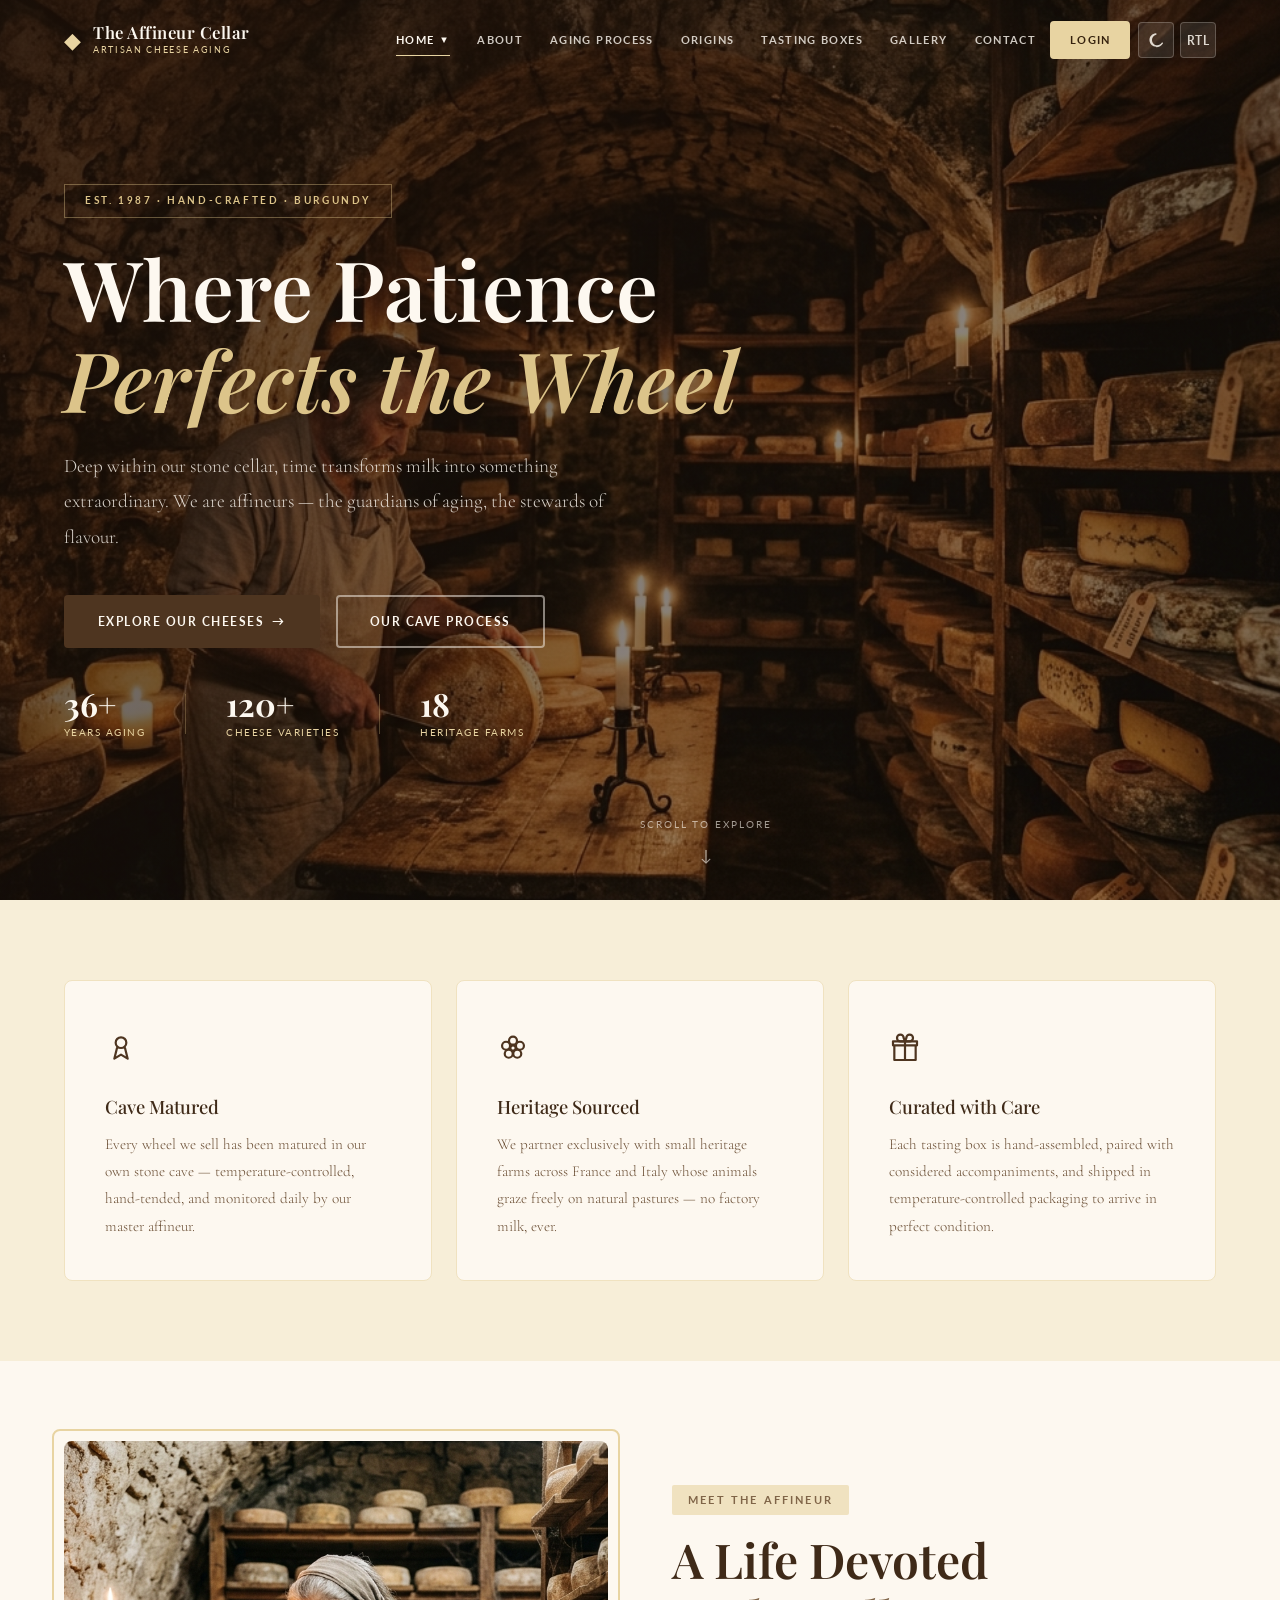
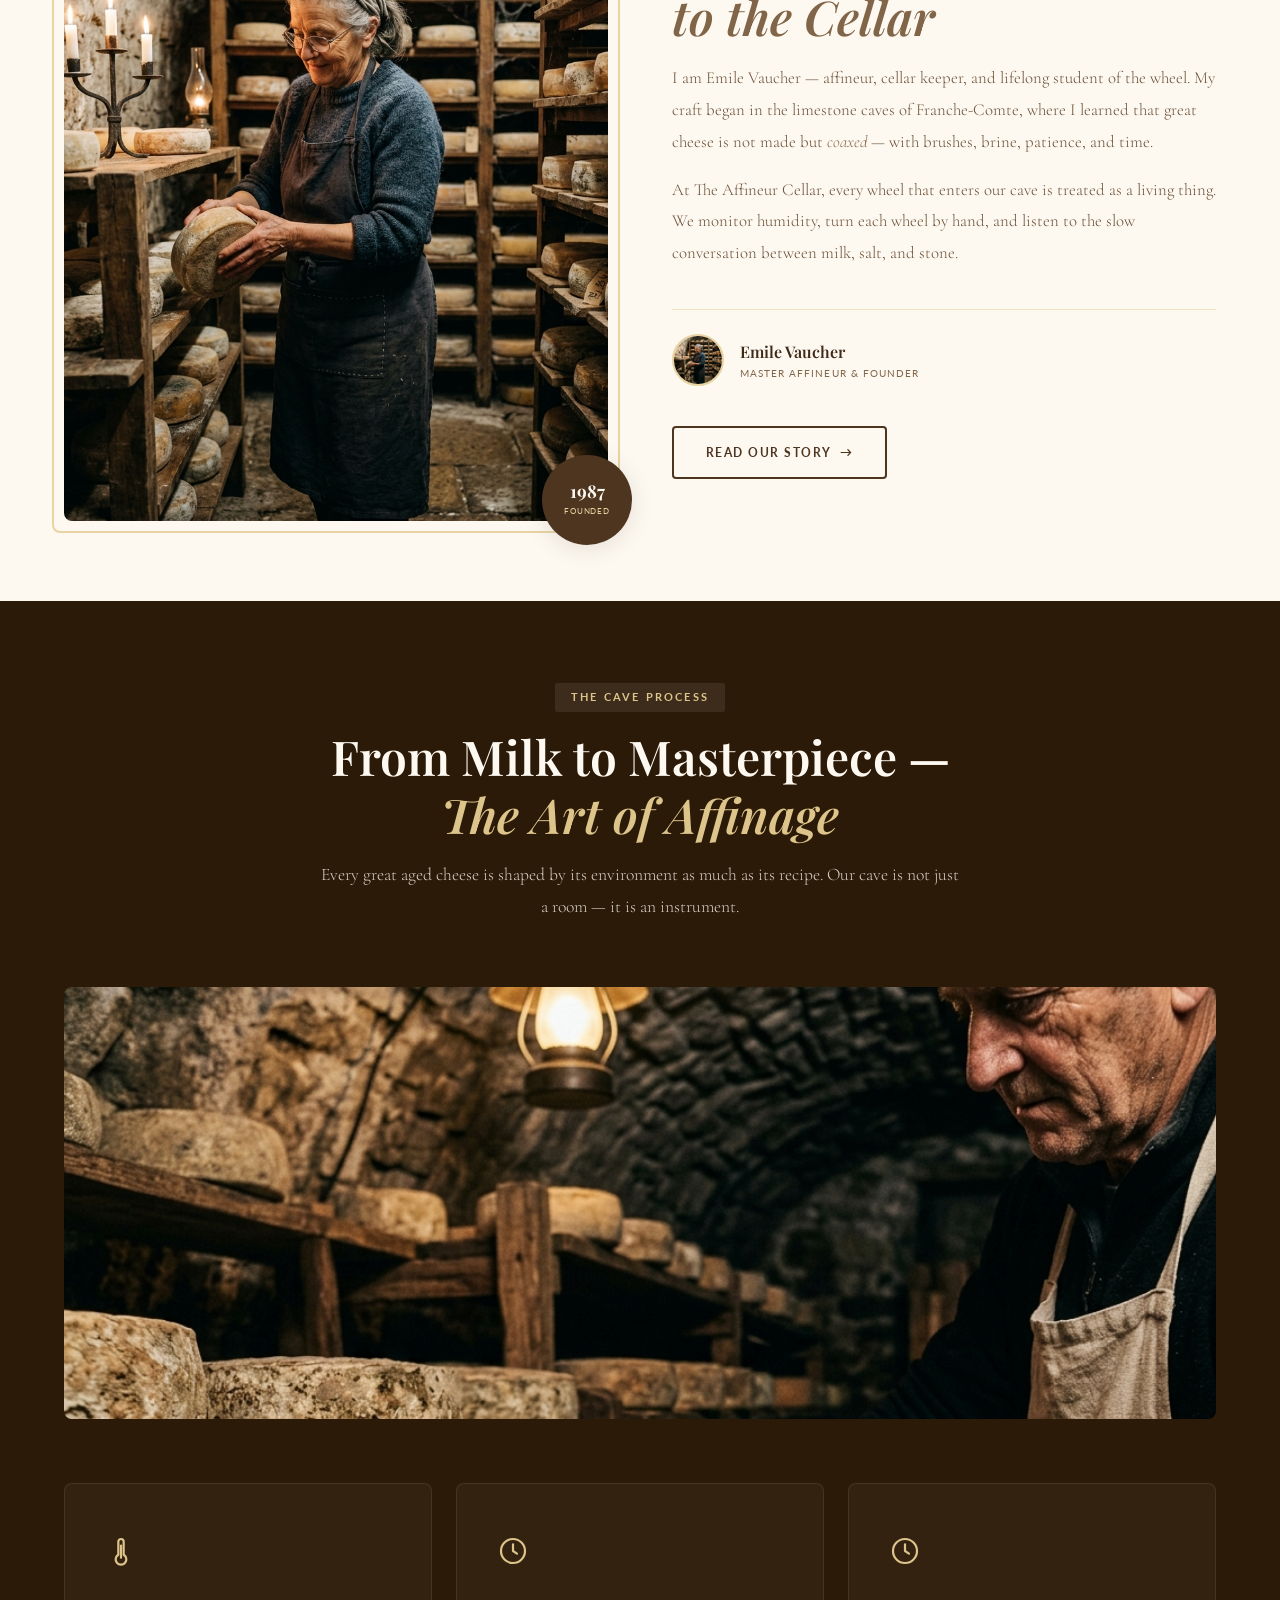
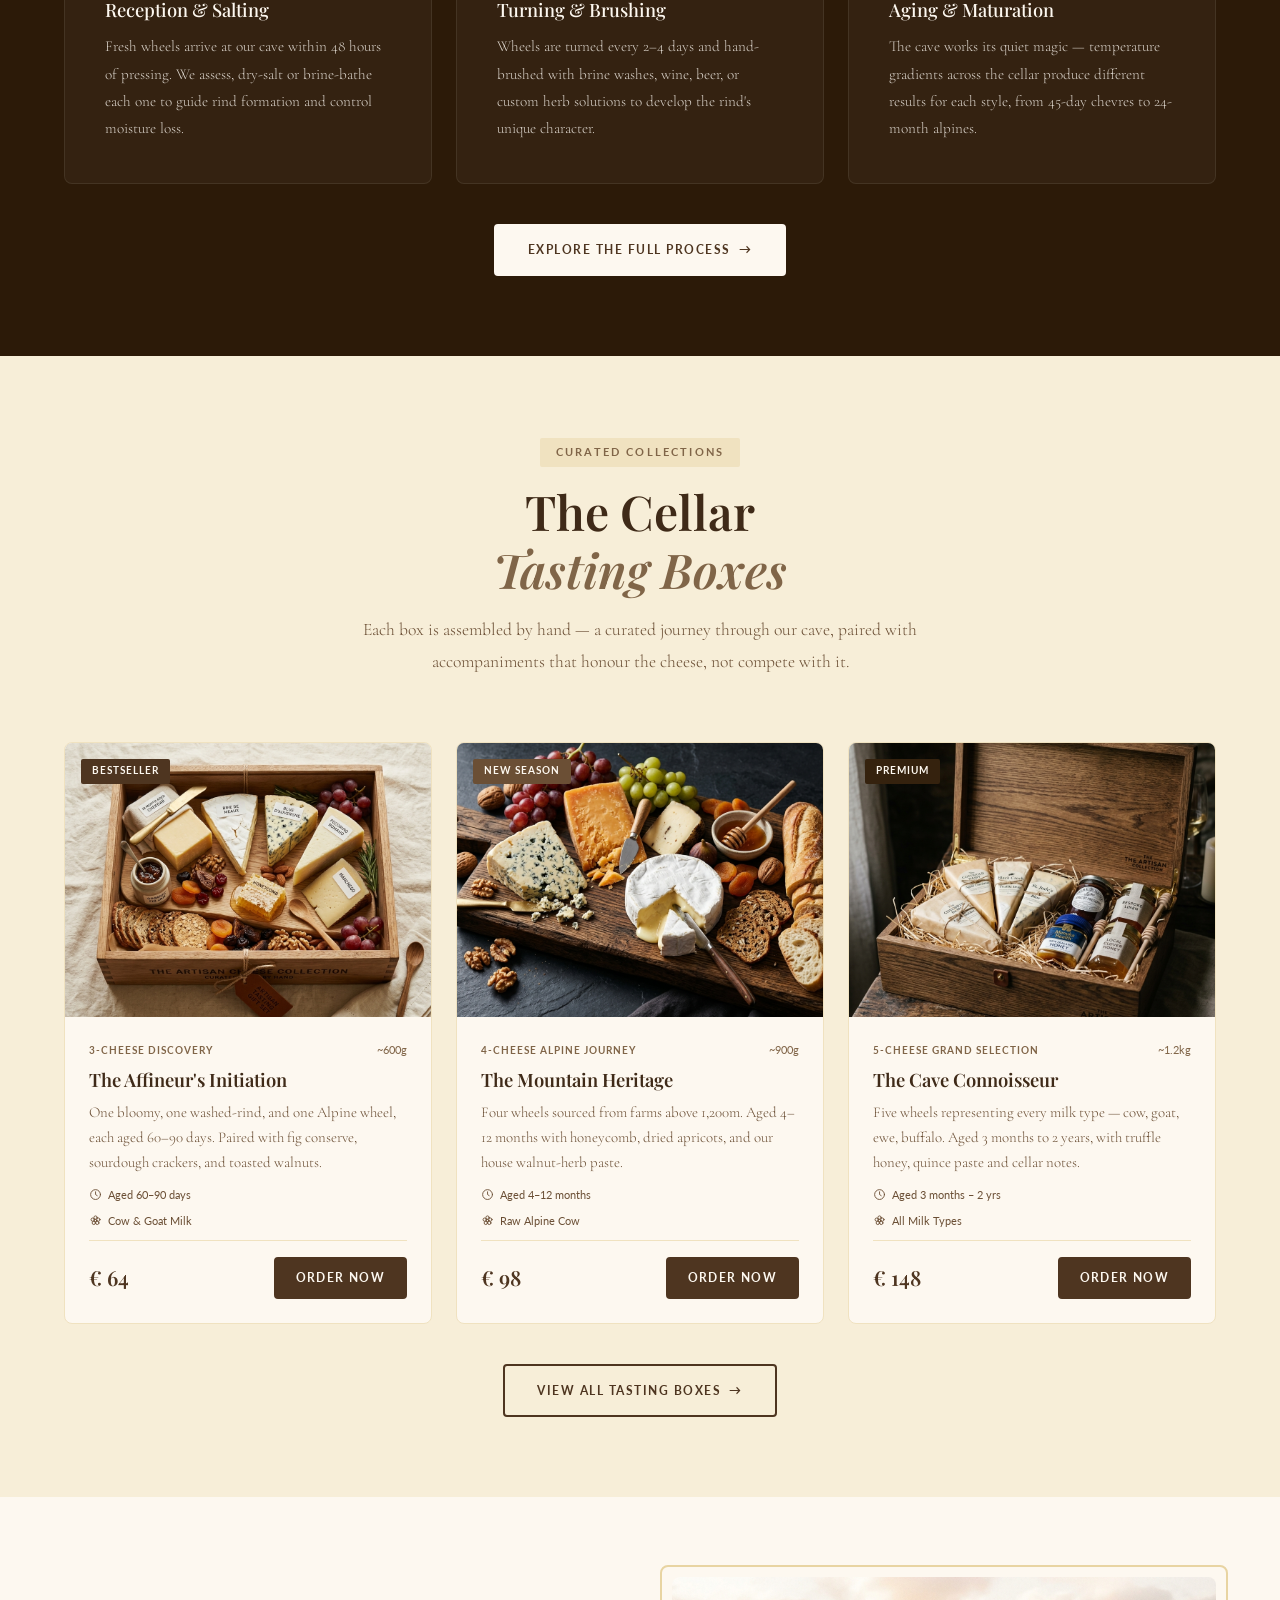
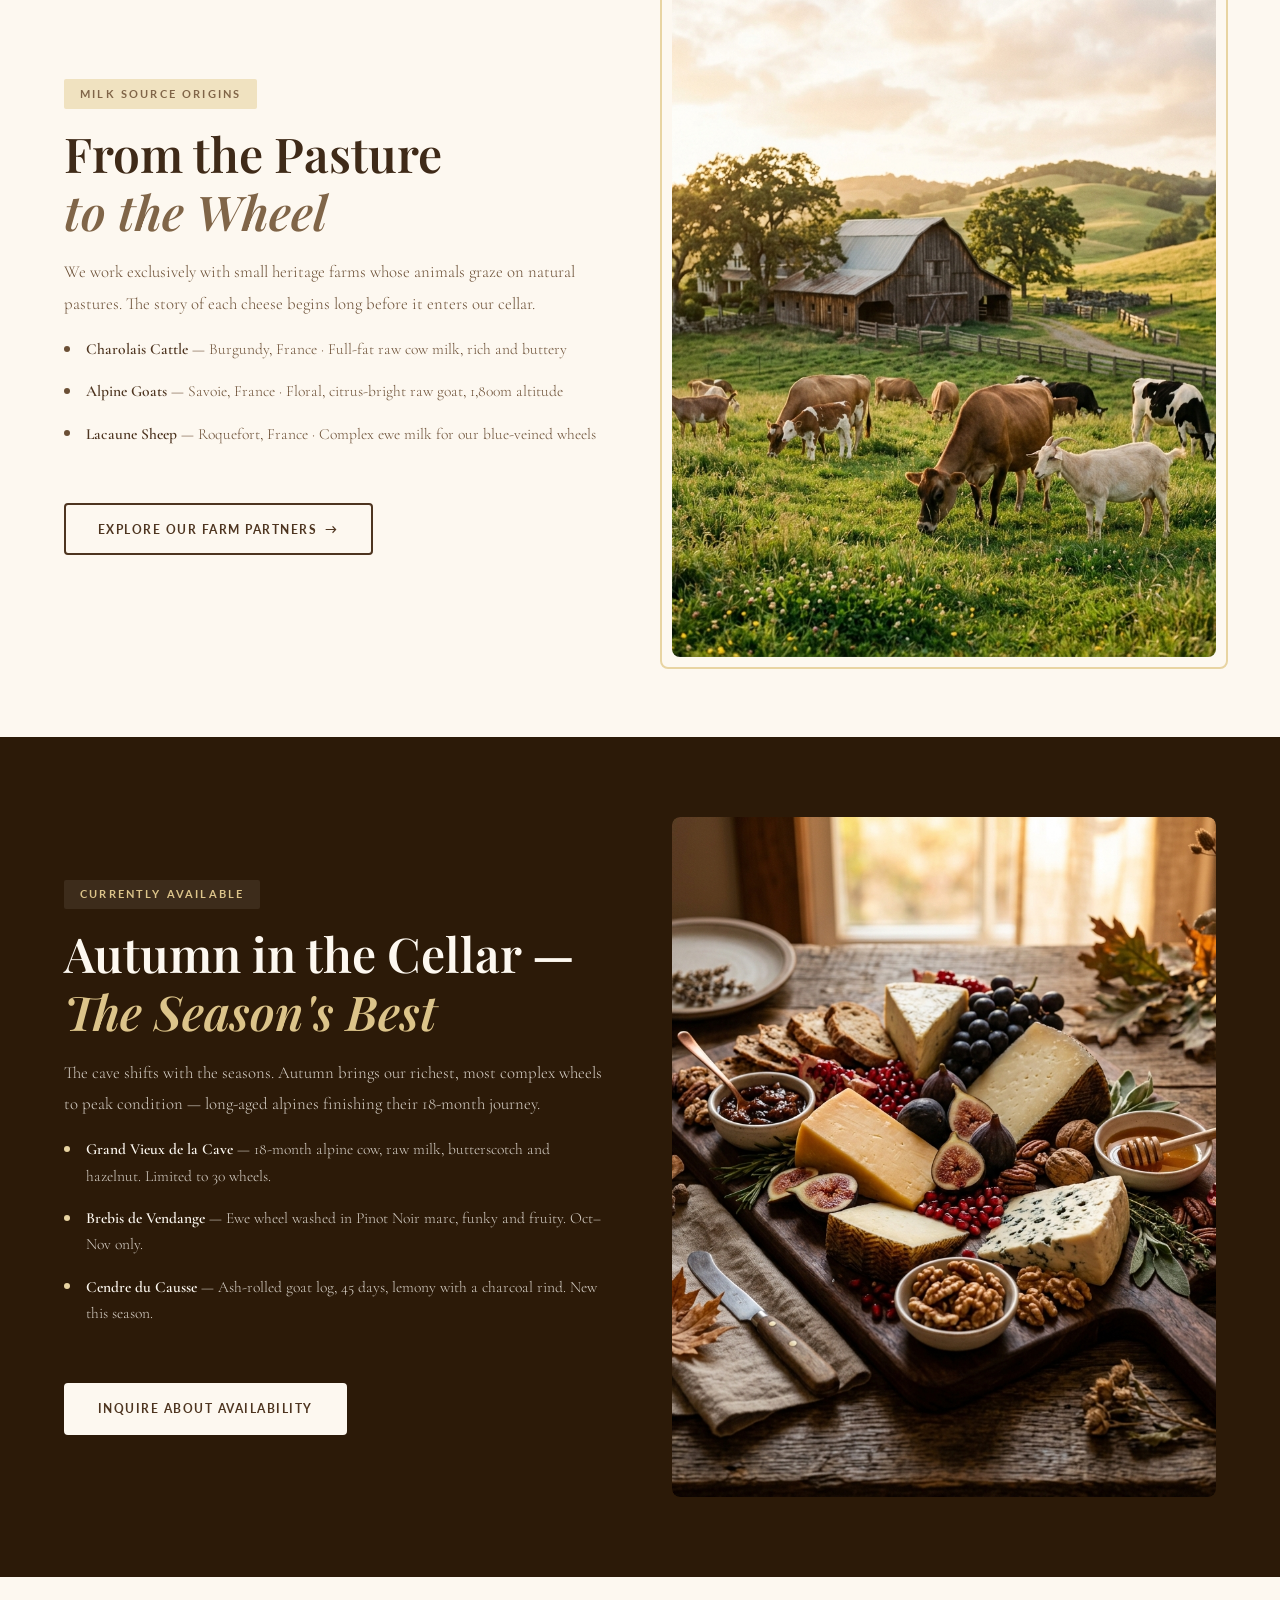
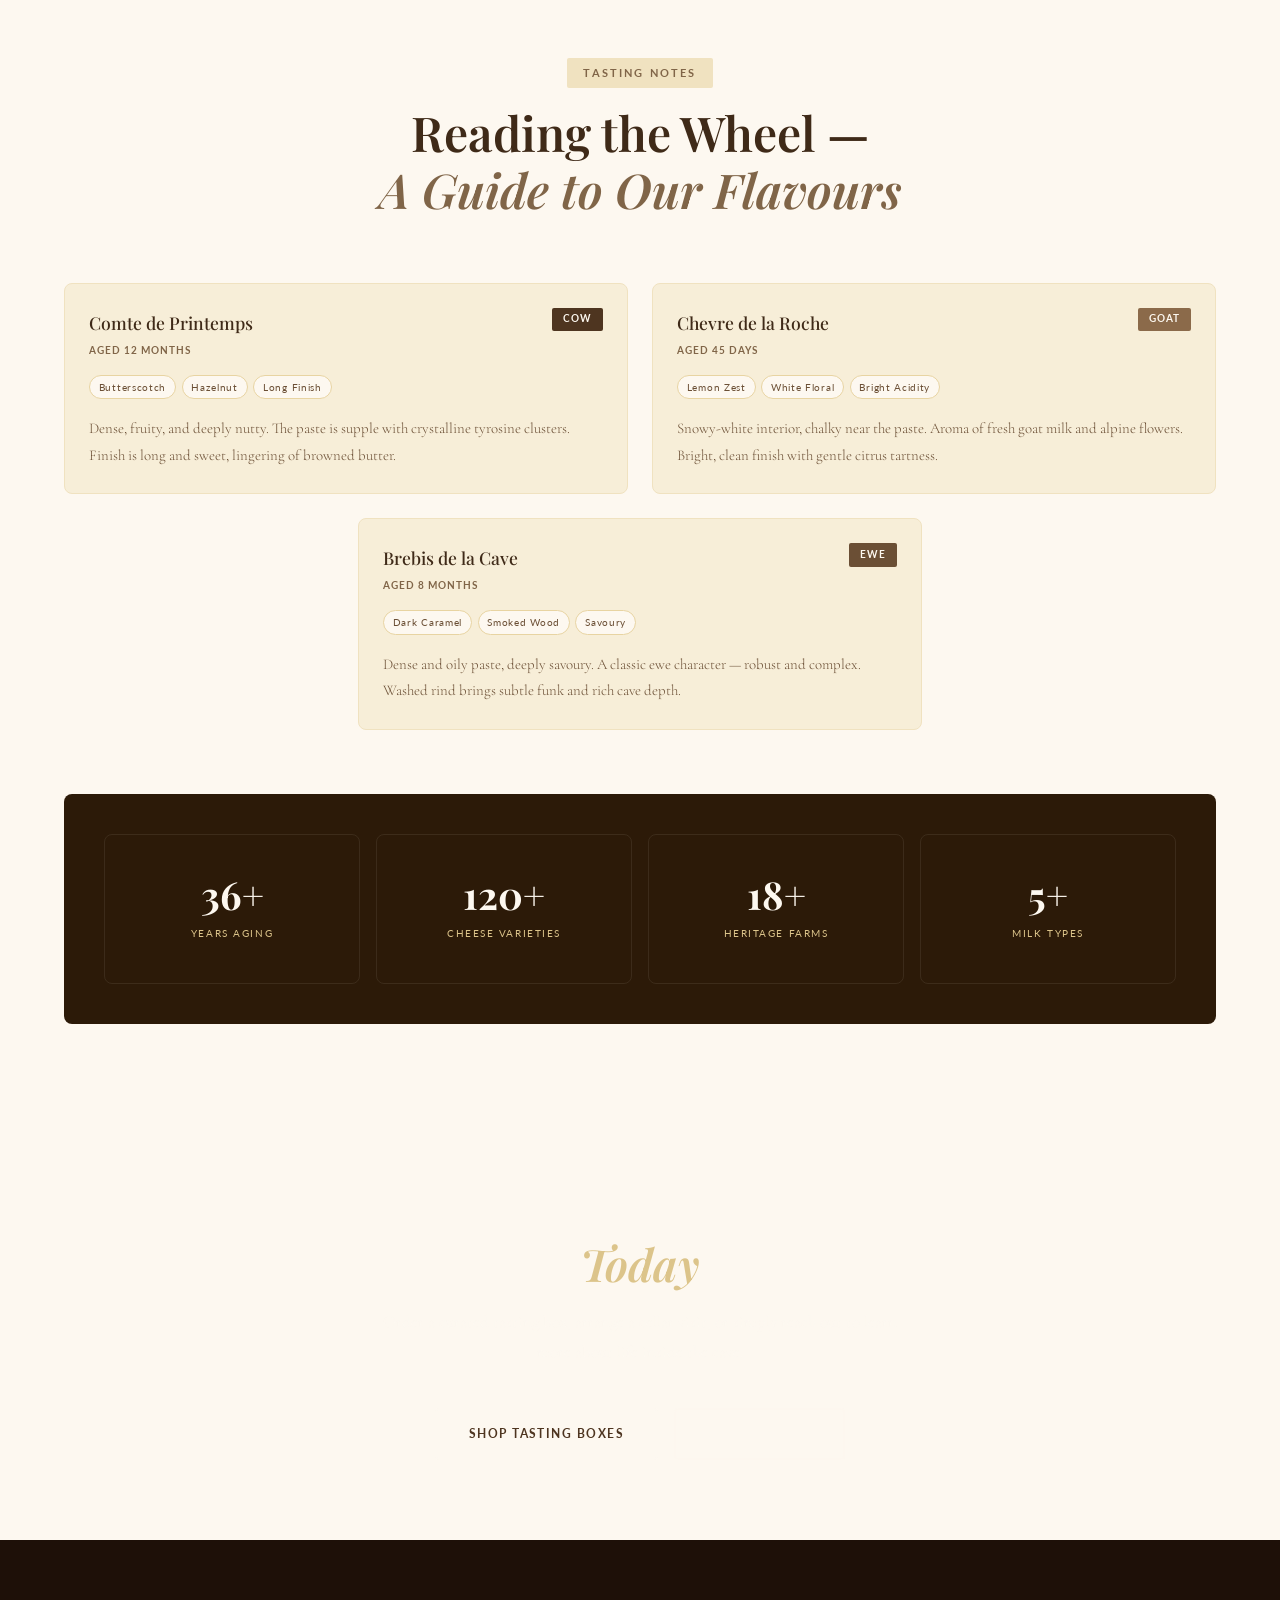
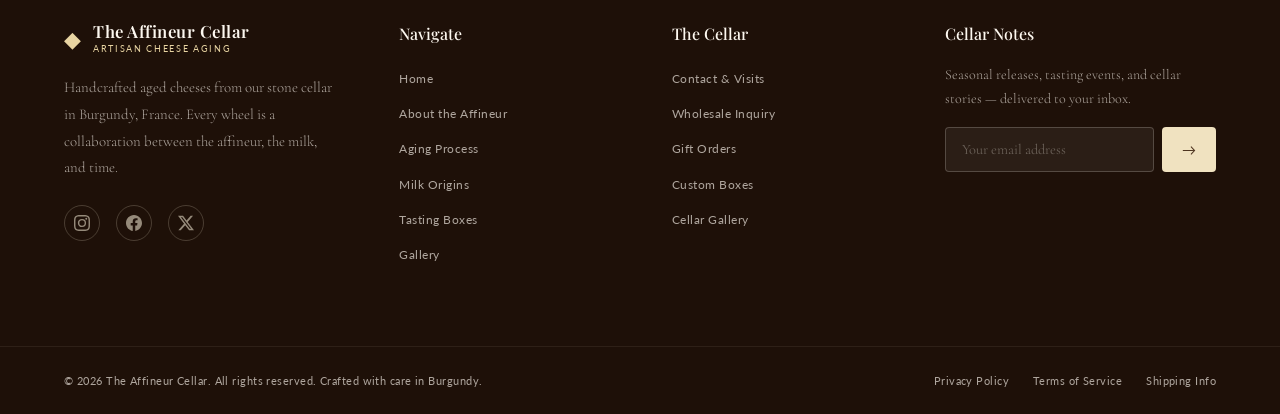
==== commit a7c991d1: "bug fixed" ====
--- a/index.html
+++ b/index.html
@@ -85,17 +85,17 @@
   <div class="container">
     <div class="cards-3">
       <div class="feat-card" data-animate="fade-up" data-delay="100">
-        <div class="feat-icon">&#9673;</div>
+        <div class="feat-icon"><svg class="site-icon" aria-hidden="true"><use href="images/icons.svg#icon-award"/></svg></div>
         <h3 class="feat-title">Cave Matured</h3>
         <p class="feat-body">Every wheel we sell has been matured in our own stone cave — temperature-controlled, hand-tended, and monitored daily by our master affineur.</p>
       </div>
       <div class="feat-card" data-animate="fade-up" data-delay="250">
-        <div class="feat-icon">&#127803;</div>
+        <div class="feat-icon"><svg class="site-icon" aria-hidden="true"><use href="images/icons.svg#icon-flower"/></svg></div>
         <h3 class="feat-title">Heritage Sourced</h3>
         <p class="feat-body">We partner exclusively with small heritage farms across France and Italy whose animals graze freely on natural pastures — no factory milk, ever.</p>
       </div>
       <div class="feat-card" data-animate="fade-up" data-delay="400">
-        <div class="feat-icon">&#127873;</div>
+        <div class="feat-icon"><svg class="site-icon" aria-hidden="true"><use href="images/icons.svg#icon-gift"/></svg></div>
         <h3 class="feat-title">Curated with Care</h3>
         <p class="feat-body">Each tasting box is hand-assembled, paired with considered accompaniments, and shipped in temperature-controlled packaging to arrive in perfect condition.</p>
       </div>
@@ -145,17 +145,17 @@
     </div>
     <div class="cards-3">
       <div class="feat-card dark" data-animate="fade-up" data-delay="100">
-        <div class="feat-icon">&#127779;</div>
+        <div class="feat-icon"><svg class="site-icon" aria-hidden="true"><use href="images/icons.svg#icon-thermometer"/></svg></div>
         <h3 class="feat-title light">Reception &amp; Salting</h3>
         <p class="feat-body light">Fresh wheels arrive at our cave within 48 hours of pressing. We assess, dry-salt or brine-bathe each one to guide rind formation and control moisture loss.</p>
       </div>
       <div class="feat-card dark" data-animate="fade-up" data-delay="250">
-        <div class="feat-icon">&#128336;</div>
+        <div class="feat-icon"><svg class="site-icon" aria-hidden="true"><use href="images/icons.svg#icon-clock"/></svg></div>
         <h3 class="feat-title light">Turning &amp; Brushing</h3>
         <p class="feat-body light">Wheels are turned every 2–4 days and hand-brushed with brine washes, wine, beer, or custom herb solutions to develop the rind's unique character.</p>
       </div>
       <div class="feat-card dark" data-animate="fade-up" data-delay="400">
-        <div class="feat-icon">&#9200;</div>
+        <div class="feat-icon"><svg class="site-icon" aria-hidden="true"><use href="images/icons.svg#icon-clock"/></svg></div>
         <h3 class="feat-title light">Aging &amp; Maturation</h3>
         <p class="feat-body light">The cave works its quiet magic — temperature gradients across the cellar produce different results for each style, from 45-day chevres to 24-month alpines.</p>
       </div>
@@ -185,8 +185,8 @@
           <h3 class="product-name">The Affineur's Initiation</h3>
           <p class="product-desc">One bloomy, one washed-rind, and one Alpine wheel, each aged 60–90 days. Paired with fig conserve, sourdough crackers, and toasted walnuts.</p>
           <div class="product-meta-row">
-            <div class="product-detail"><span class="d-icon">&#9201;</span>Aged 60–90 days</div>
-            <div class="product-detail"><span class="d-icon">&#127803;</span>Cow &amp; Goat Milk</div>
+            <div class="product-detail"><span class="d-icon"><svg class="site-icon" aria-hidden="true"><use href="images/icons.svg#icon-clock"/></svg></span>Aged 60–90 days</div>
+            <div class="product-detail"><span class="d-icon"><svg class="site-icon" aria-hidden="true"><use href="images/icons.svg#icon-flower"/></svg></span>Cow &amp; Goat Milk</div>
           </div>
           <div class="product-footer">
             <span class="product-price">&euro; 64</span>
@@ -204,8 +204,8 @@
           <h3 class="product-name">The Mountain Heritage</h3>
           <p class="product-desc">Four wheels sourced from farms above 1,200m. Aged 4–12 months with honeycomb, dried apricots, and our house walnut-herb paste.</p>
           <div class="product-meta-row">
-            <div class="product-detail"><span class="d-icon">&#9201;</span>Aged 4–12 months</div>
-            <div class="product-detail"><span class="d-icon">&#127803;</span>Raw Alpine Cow</div>
+            <div class="product-detail"><span class="d-icon"><svg class="site-icon" aria-hidden="true"><use href="images/icons.svg#icon-clock"/></svg></span>Aged 4–12 months</div>
+            <div class="product-detail"><span class="d-icon"><svg class="site-icon" aria-hidden="true"><use href="images/icons.svg#icon-flower"/></svg></span>Raw Alpine Cow</div>
           </div>
           <div class="product-footer">
             <span class="product-price">&euro; 98</span>
@@ -223,8 +223,8 @@
           <h3 class="product-name">The Cave Connoisseur</h3>
           <p class="product-desc">Five wheels representing every milk type — cow, goat, ewe, buffalo. Aged 3 months to 2 years, with truffle honey, quince paste and cellar notes.</p>
           <div class="product-meta-row">
-            <div class="product-detail"><span class="d-icon">&#9201;</span>Aged 3 months – 2 yrs</div>
-            <div class="product-detail"><span class="d-icon">&#127803;</span>All Milk Types</div>
+            <div class="product-detail"><span class="d-icon"><svg class="site-icon" aria-hidden="true"><use href="images/icons.svg#icon-clock"/></svg></span>Aged 3 months – 2 yrs</div>
+            <div class="product-detail"><span class="d-icon"><svg class="site-icon" aria-hidden="true"><use href="images/icons.svg#icon-flower"/></svg></span>All Milk Types</div>
           </div>
           <div class="product-footer">
             <span class="product-price">&euro; 148</span>
--- a/style.css
+++ b/style.css
@@ -295,7 +295,11 @@
 
 .banner-content{
   position:relative;z-index:2;
-  padding-top:var(--header-h);padding-bottom:var(--space-2xl);
+  padding-top:calc(var(--header-h) + var(--space-md));padding-bottom:var(--space-2xl);
+}
+.page-banner.banner-medium .banner-content,
+.page-banner.banner-short .banner-content {
+  padding-top: calc(var(--header-h) + var(--space-xl));
 }
 .banner-content.center-content{text-align:center;display:flex;flex-direction:column;align-items:center}
 
@@ -352,14 +356,14 @@
 .two-col-grid.reverse>*{direction:ltr}
 
 .img-frame{
-  position:relative;border-radius:var(--r-md);overflow:hidden;
+  position:relative;border-radius:var(--r-md);overflow:visible;
 }
 .img-frame::before{
   content:'';position:absolute;inset:-12px;
   border:2px solid var(--cream-400);border-radius:var(--r-md);
   z-index:0;pointer-events:none;
 }
-.img-frame img{width:100%;height:100%;object-fit:cover;display:block;transition:transform var(--t-slow);position:relative;z-index:1}
+.img-frame img{width:100%;height:100%;object-fit:cover;display:block;transition:transform var(--t-slow);position:relative;z-index:1;border-radius:var(--r-md)}
 @media (hover: hover) {
   .img-frame:hover img{transform:scale(1.04)}
 }
@@ -403,6 +407,31 @@
 .feat-card.dark:hover{border-color:rgba(253,248,240,.2)}
 
 .feat-icon{font-size:2rem;margin-bottom:var(--space-sm)}
+.site-icon{
+  width:1em;height:1em;
+  display:inline-block;
+  fill:none;stroke:currentColor;stroke-width:1.65;
+  stroke-linecap:round;stroke-linejoin:round;
+  vertical-align:-.12em;
+}
+.feat-icon .site-icon,
+.origin-icon .site-icon,
+.ship-icon .site-icon,
+.timeline-dot .site-icon,
+.c-icon .site-icon,
+.cert-icon .site-icon,
+.auth-success-icon .site-icon{
+  width:1em;height:1em;
+}
+.testimonial-stars{
+  display:flex;
+  justify-content:center;
+  gap:.18rem;
+}
+.testimonial-stars .site-icon{
+  width:.9rem;height:.9rem;
+  fill:currentColor;
+}
 .feat-title{font-family:var(--font-serif);font-size:1.15rem;font-weight:500;color:var(--brown-300);margin-bottom:.5rem}
 .feat-title.light{color:var(--cream-200)}
 .feat-body{font-family:var(--font-display);font-size:.95rem;font-weight:300;color:var(--brown-200);line-height:1.8;flex:1}
@@ -733,7 +762,26 @@
 /* =================== AWARDS / PRESS =================== */
 .awards-row{display:flex;justify-content:center;flex-wrap:wrap;gap:var(--space-lg)}
 .award-item{text-align:center;padding:var(--space-md)}
-.award-icon{font-size:3rem;margin-bottom:.5rem;display:block}
+.award-icon{
+  width:64px;height:64px;margin:0 auto var(--space-sm);
+  display:grid;place-items:center;
+  color:var(--brown-100);
+  background:var(--cream-100);
+  border:1px solid var(--cream-400);
+  border-radius:50%;
+  transition:color var(--t-fast),background var(--t-fast),border-color var(--t-fast),transform var(--t-fast);
+}
+.award-icon svg{
+  width:30px;height:30px;
+  fill:none;stroke:currentColor;stroke-width:1.5;
+  stroke-linecap:round;stroke-linejoin:round;
+}
+.award-item:hover .award-icon{
+  color:var(--cream-100);
+  background:var(--brown-300);
+  border-color:var(--brown-300);
+  transform:translateY(-3px);
+}
 .award-title{font-family:var(--font-serif);font-size:1rem;font-weight:500;color:var(--brown-300)}
 .award-desc{font-family:var(--font-sans);font-size:.68rem;color:var(--brown-100);margin-top:.25rem}
 
@@ -757,6 +805,19 @@
 .img-wide.aspect-16-5{aspect-ratio:16/5}
 .img-wide.no-radius{border-radius:0}
 .img-caption{text-align:center;font-family:var(--font-sans);font-size:.65rem;letter-spacing:.15em;text-transform:uppercase;color:var(--brown-100);margin-top:.75rem}
+
+/* Home 2 journey image: keep the caption outside the cropped image area. */
+#how-it-works .journey-image{
+  aspect-ratio:auto;
+  overflow:visible;
+  border-radius:0;
+}
+#how-it-works .journey-image img{
+  width:100%;
+  aspect-ratio:16/6;
+  object-fit:cover;
+  border-radius:var(--r-md);
+}
 
 /* Content images remain at their natural 100% frame size on desktop.
    Product and gallery hover interactions are intentionally unaffected. */
@@ -1063,6 +1124,8 @@
   /* Banner */
   .banner-stats{flex-wrap:wrap;gap:var(--space-md)}
   .img-wide.aspect-16-6,.img-wide.aspect-16-5{aspect-ratio:16/7}
+  #how-it-works .journey-image{aspect-ratio:auto}
+  #how-it-works .journey-image img{aspect-ratio:16/7}
 }
 
 /* Touch-first tablets can use the desktop navbar at landscape widths.
@@ -1247,10 +1310,14 @@
   .form-row{grid-template-columns:1fr}
   .two-col-grid{grid-template-columns:1fr}
   .contact-grid{grid-template-columns:1fr}
-  .float-badge{right:.5rem;bottom:-1rem;width:70px;height:70px}
-  html[dir="rtl"] .float-badge{right:auto;left:.5rem}
+  .img-frame:has(.float-badge) {
+    margin-inline-end: 1.5rem;
+    margin-bottom: 1.5rem;
+  }
   .back-to-top{bottom:1.25rem;inset-inline-end:1.25rem;width:40px;height:40px}
   .img-wide.aspect-16-6,.img-wide.aspect-16-5{aspect-ratio:4/3}
+  #how-it-works .journey-image{aspect-ratio:auto}
+  #how-it-works .journey-image img{aspect-ratio:4/3}
   .nl-form-row{flex-direction:column}
   .cta-actions{flex-direction:column;align-items:center}
 }
@@ -1876,6 +1943,7 @@
   max-width:500px;
   max-height:calc(100dvh - 1.3rem);
   padding:.8rem 1.5rem;
+  overflow-y:auto;
 }
 .register-page .auth-logo{
   gap:.15rem;
@@ -1895,12 +1963,30 @@
 .register-page .auth-footer{margin-top:.15rem}
 
 @media(max-width:499px){
-  .register-page .auth-page{padding:.4rem}
+  .register-page{
+    height:auto;
+    overflow:auto;
+  }
+  .register-page .auth-page{
+    height:auto;
+    min-height:100dvh;
+    overflow:visible;
+    padding:3.5rem .65rem 1.5rem;
+  }
   .register-page .auth-card{
-    max-height:calc(100dvh - .8rem);
+    max-height:none;
+    overflow:visible;
     padding:.65rem .9rem;
   }
-  .register-page .auth-toggles{top:.5rem;inset-inline-end:.5rem}
+  .register-page .auth-toggles{
+    position:absolute;
+    top:1.25rem;
+    inset-inline-end:1.25rem;
+  }
+  html[dir="rtl"] .register-page .auth-toggles{
+    inset-inline-start:1.25rem;
+    inset-inline-end:auto;
+  }
   .register-page .auth-logo-sub{font-size:.5rem}
   .register-page .auth-label{font-size:.58rem}
   .register-page .auth-input{font-size:.85rem}
@@ -2130,3 +2216,67 @@
     display: none;
   }
 }
+
+/* Dark mode section separation.
+   Keep each section's intended surface and mark every section boundary. */
+[data-theme="dark"] main > section{
+  border-bottom:1px solid rgba(196,168,106,.28);
+  box-shadow:inset 0 -1px 0 rgba(0,0,0,.38);
+}
+[data-theme="dark"] main > .section{
+  background:#1a1209;
+}
+[data-theme="dark"] main > .section.section-cream{
+  background:#291b0c;
+}
+[data-theme="dark"] main > .section.section-light{
+  background:#211608;
+}
+[data-theme="dark"] main > .section.section-brown{
+  background:#171006;
+}
+[data-theme="dark"] main > .section.section-dark,
+[data-theme="dark"] main > .cta-section.section-dark{
+  background:#0e0905;
+}
+[data-theme="dark"] main > .cta-section{
+  border-top:1px solid rgba(196,168,106,.22);
+}
+
+/* Auth mobile controls: reserve a dedicated top row so theme/direction
+   buttons never overlap login, registration, or password-reset cards. */
+@media(max-width:599px){
+  body:has(.auth-page){
+    min-height:100dvh;
+  }
+  body:has(.auth-page) .auth-toggles{
+    position:absolute;
+    top:.75rem;
+    inset-inline-end:.75rem;
+    inset-inline-start:auto;
+    z-index:10;
+    padding:.25rem;
+    border-radius:var(--r-md);
+    background:rgba(30,16,8,.72);
+    backdrop-filter:blur(10px);
+  }
+  html[dir="rtl"] body:has(.auth-page) .auth-toggles{
+    inset-inline-start:.75rem;
+    inset-inline-end:auto;
+  }
+  body:has(.auth-page) .auth-page,
+  .register-page .auth-page{
+    min-height:100dvh;
+    height:auto;
+    padding:4.75rem .75rem 1.25rem;
+    align-items:flex-start;
+    overflow:visible;
+  }
+  body:has(.auth-page) .auth-card{
+    margin:0;
+  }
+  .register-page .auth-card{
+    max-height:none;
+    overflow:visible;
+  }
+}
